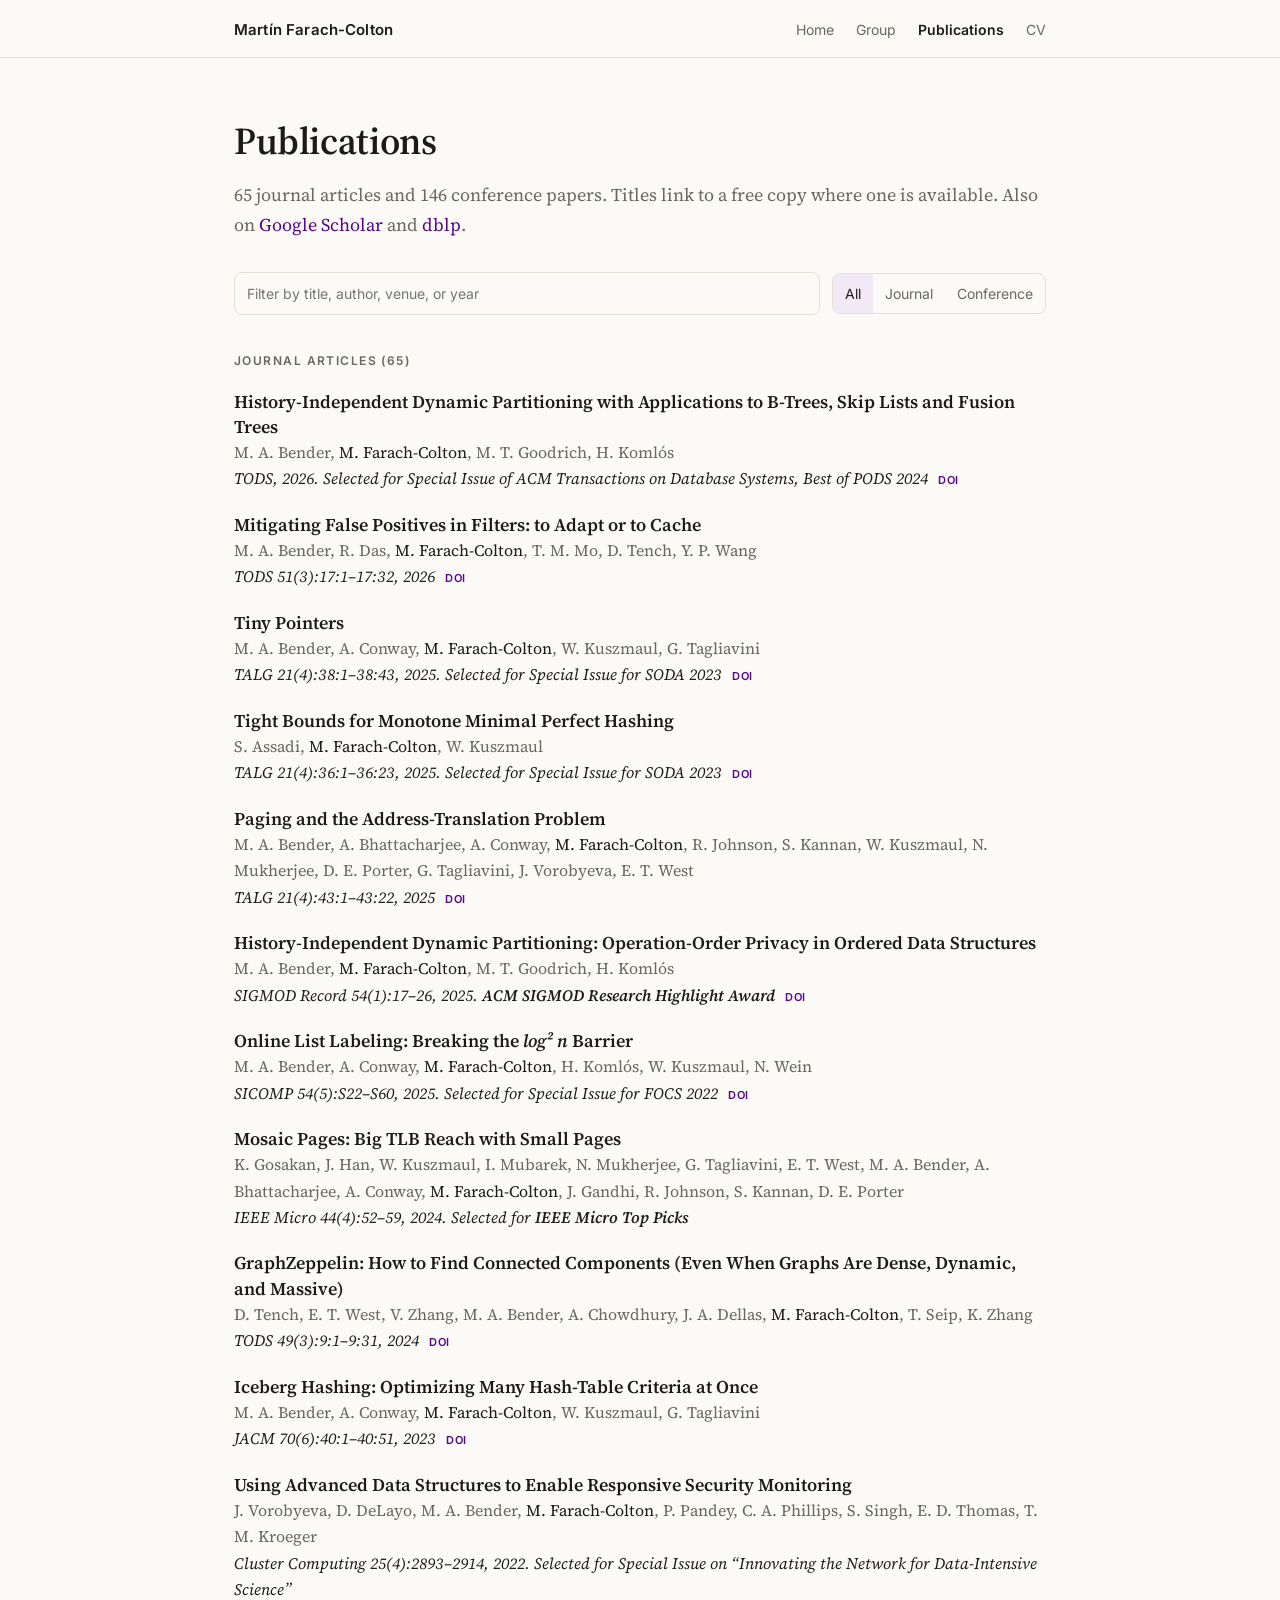
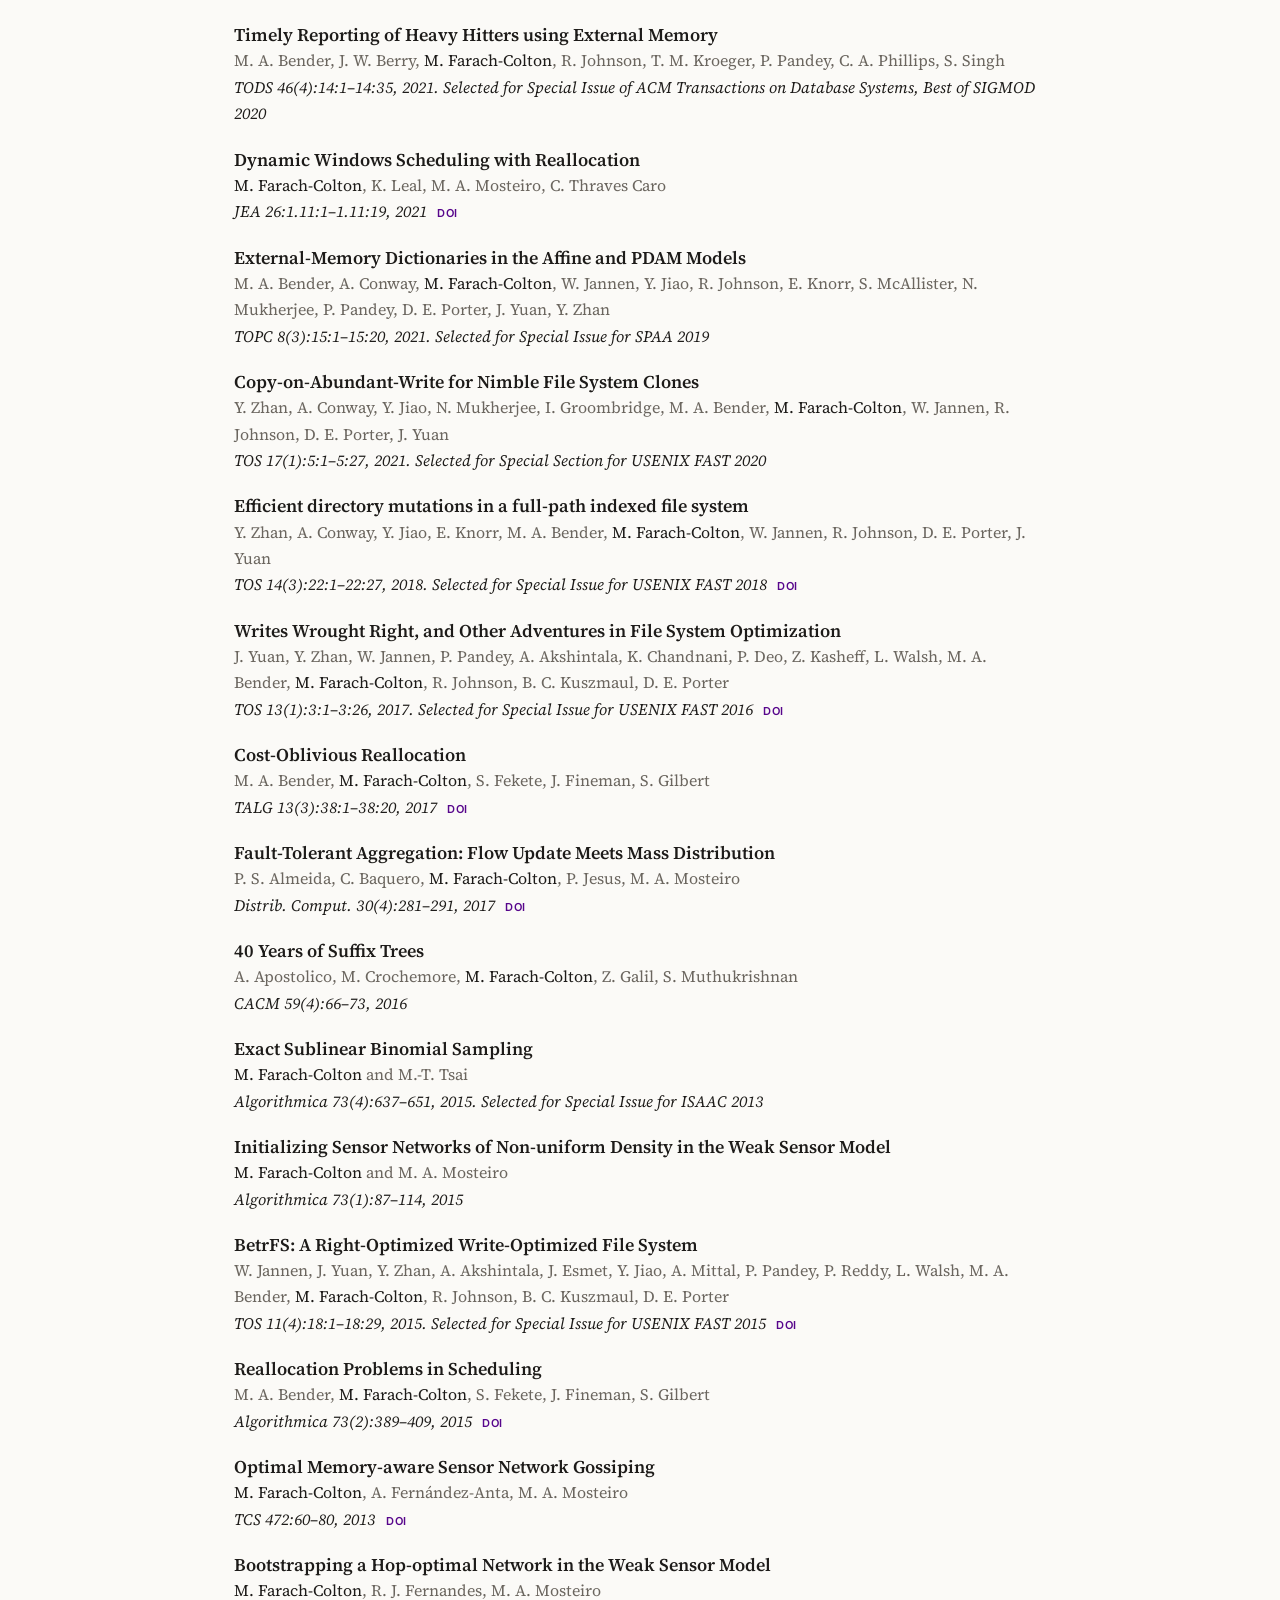
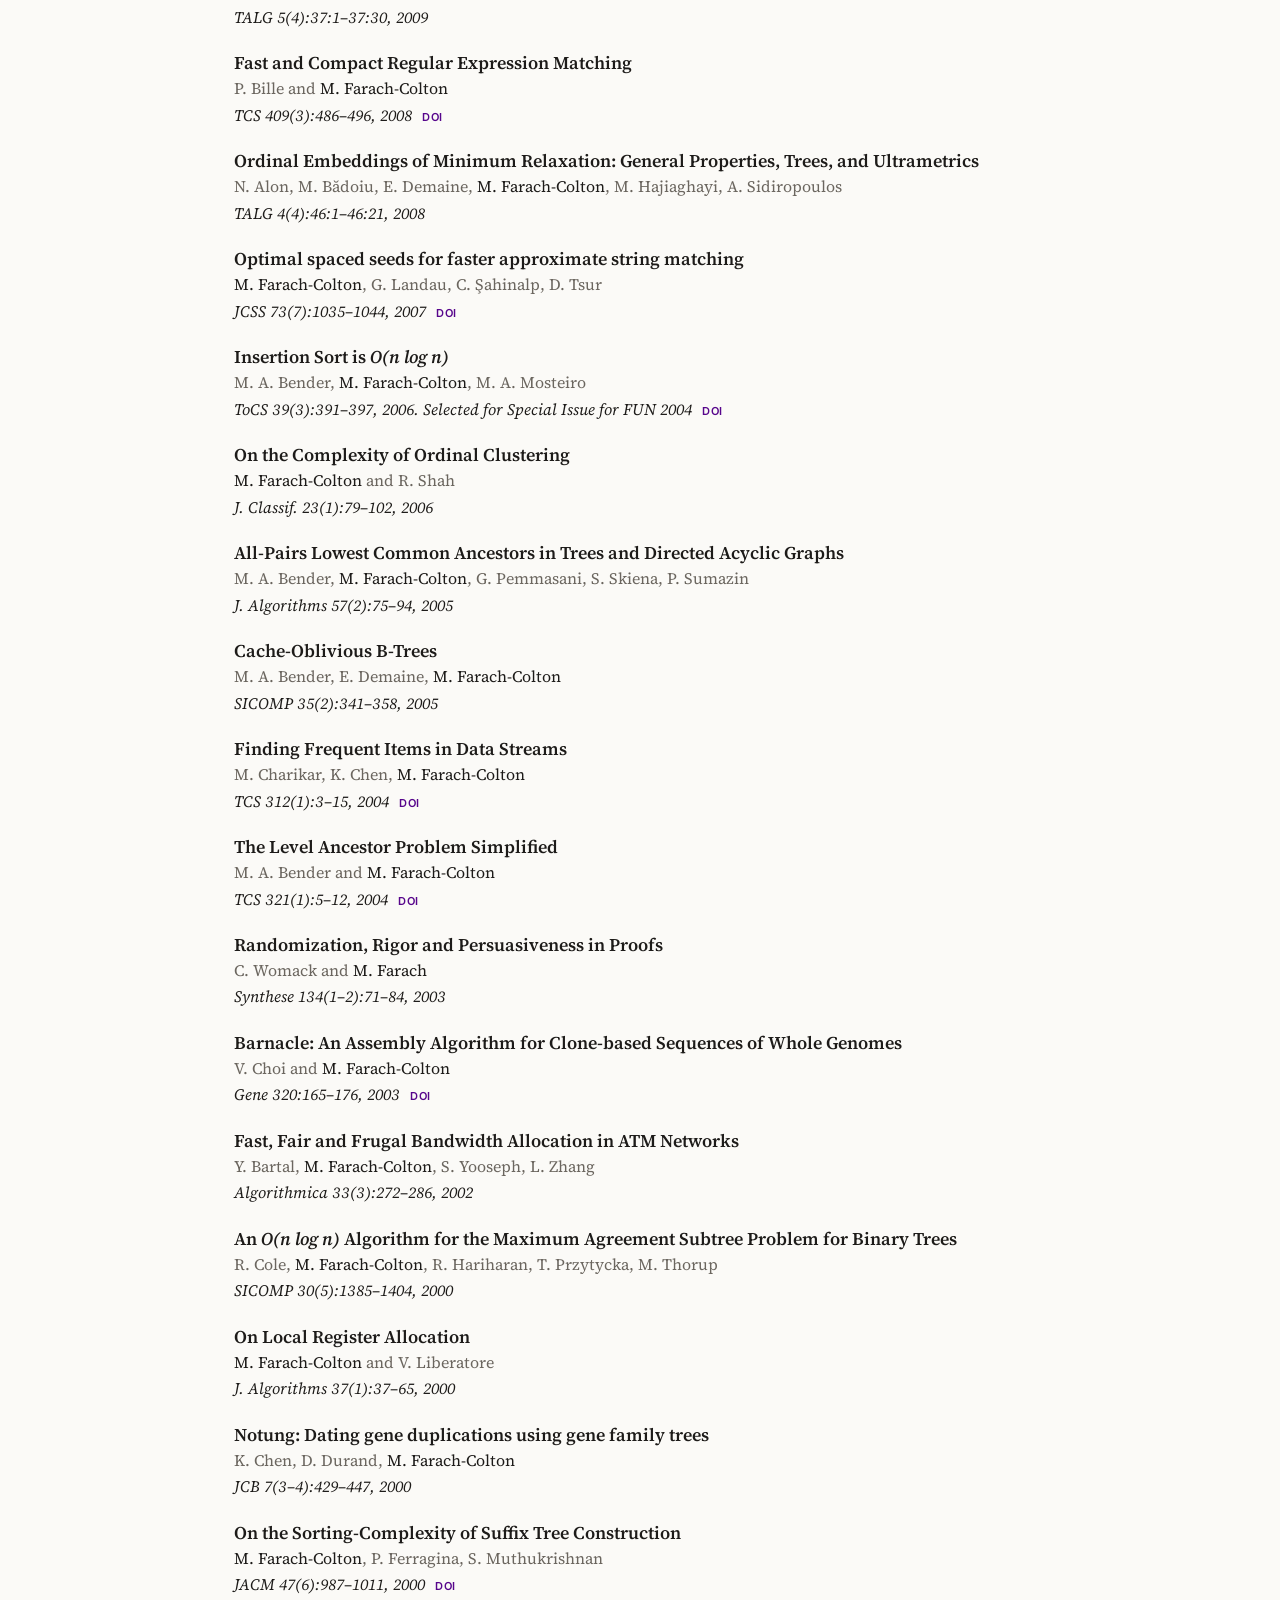
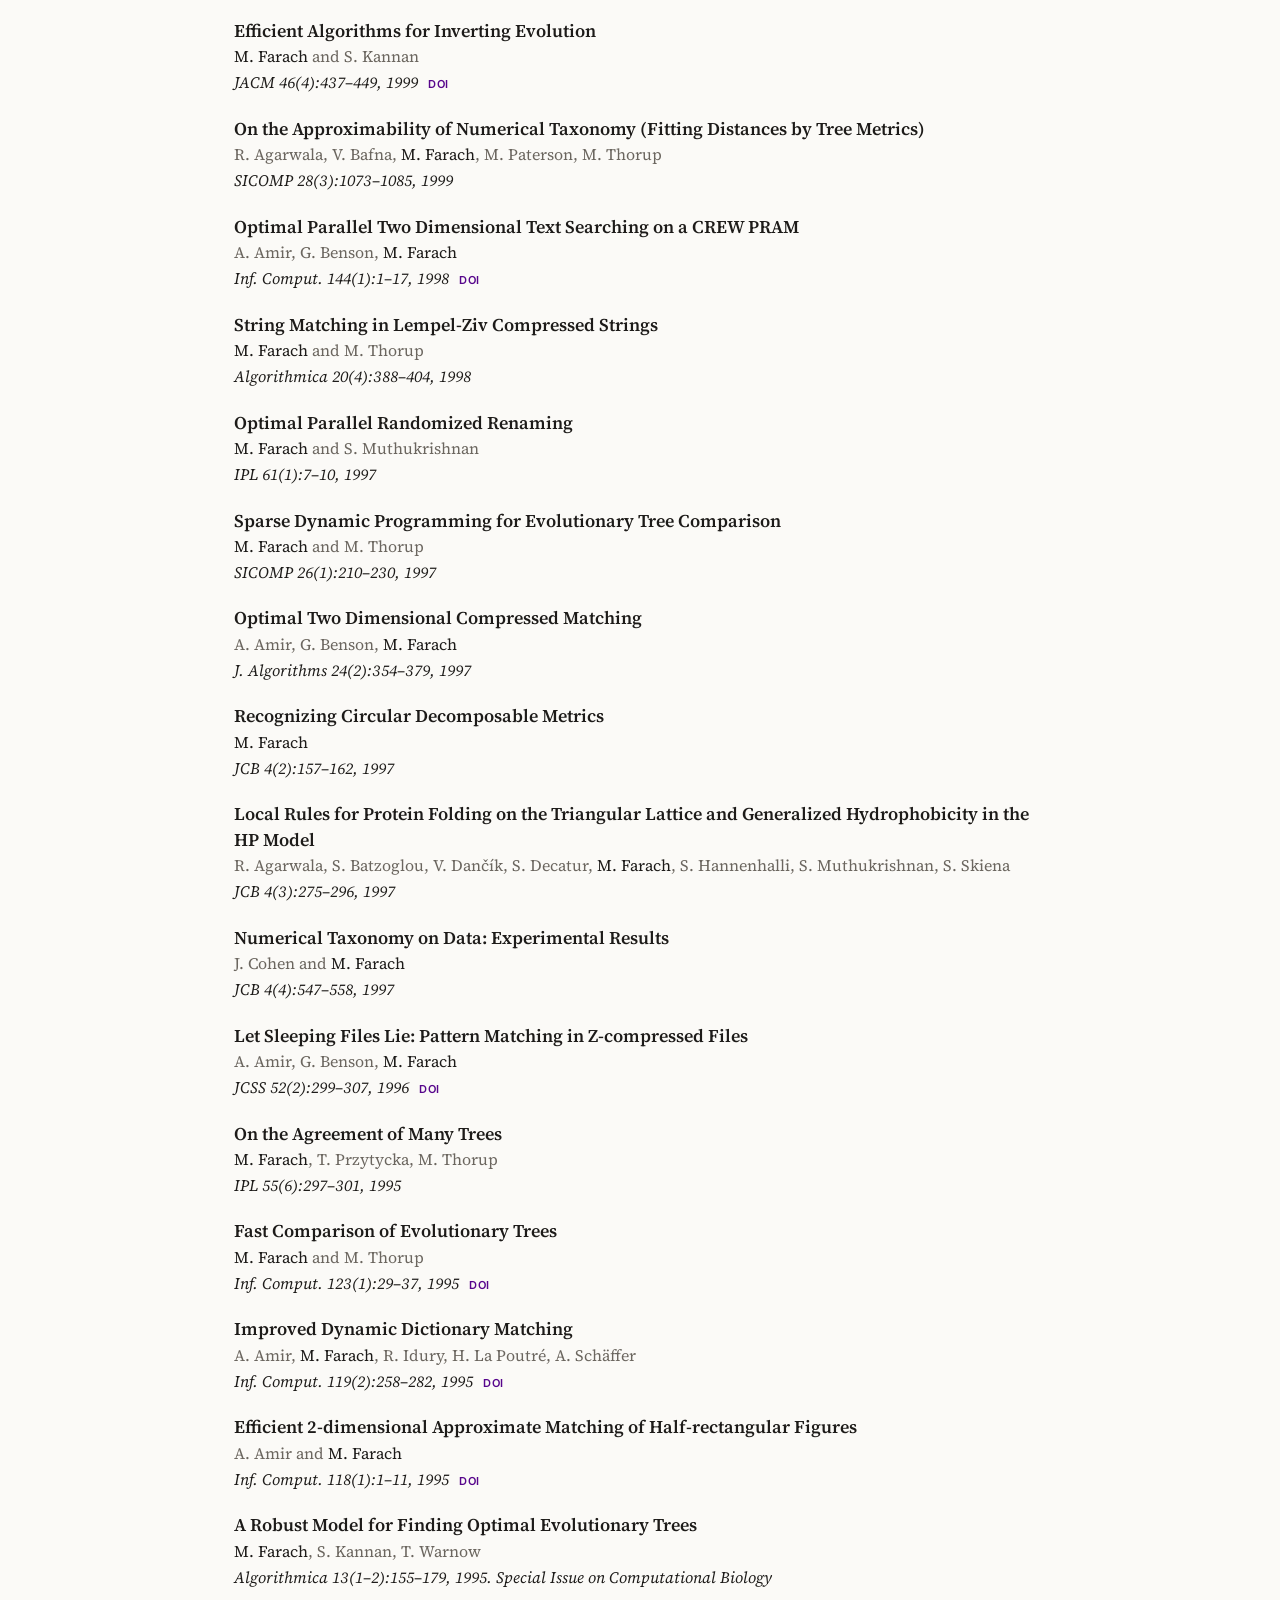
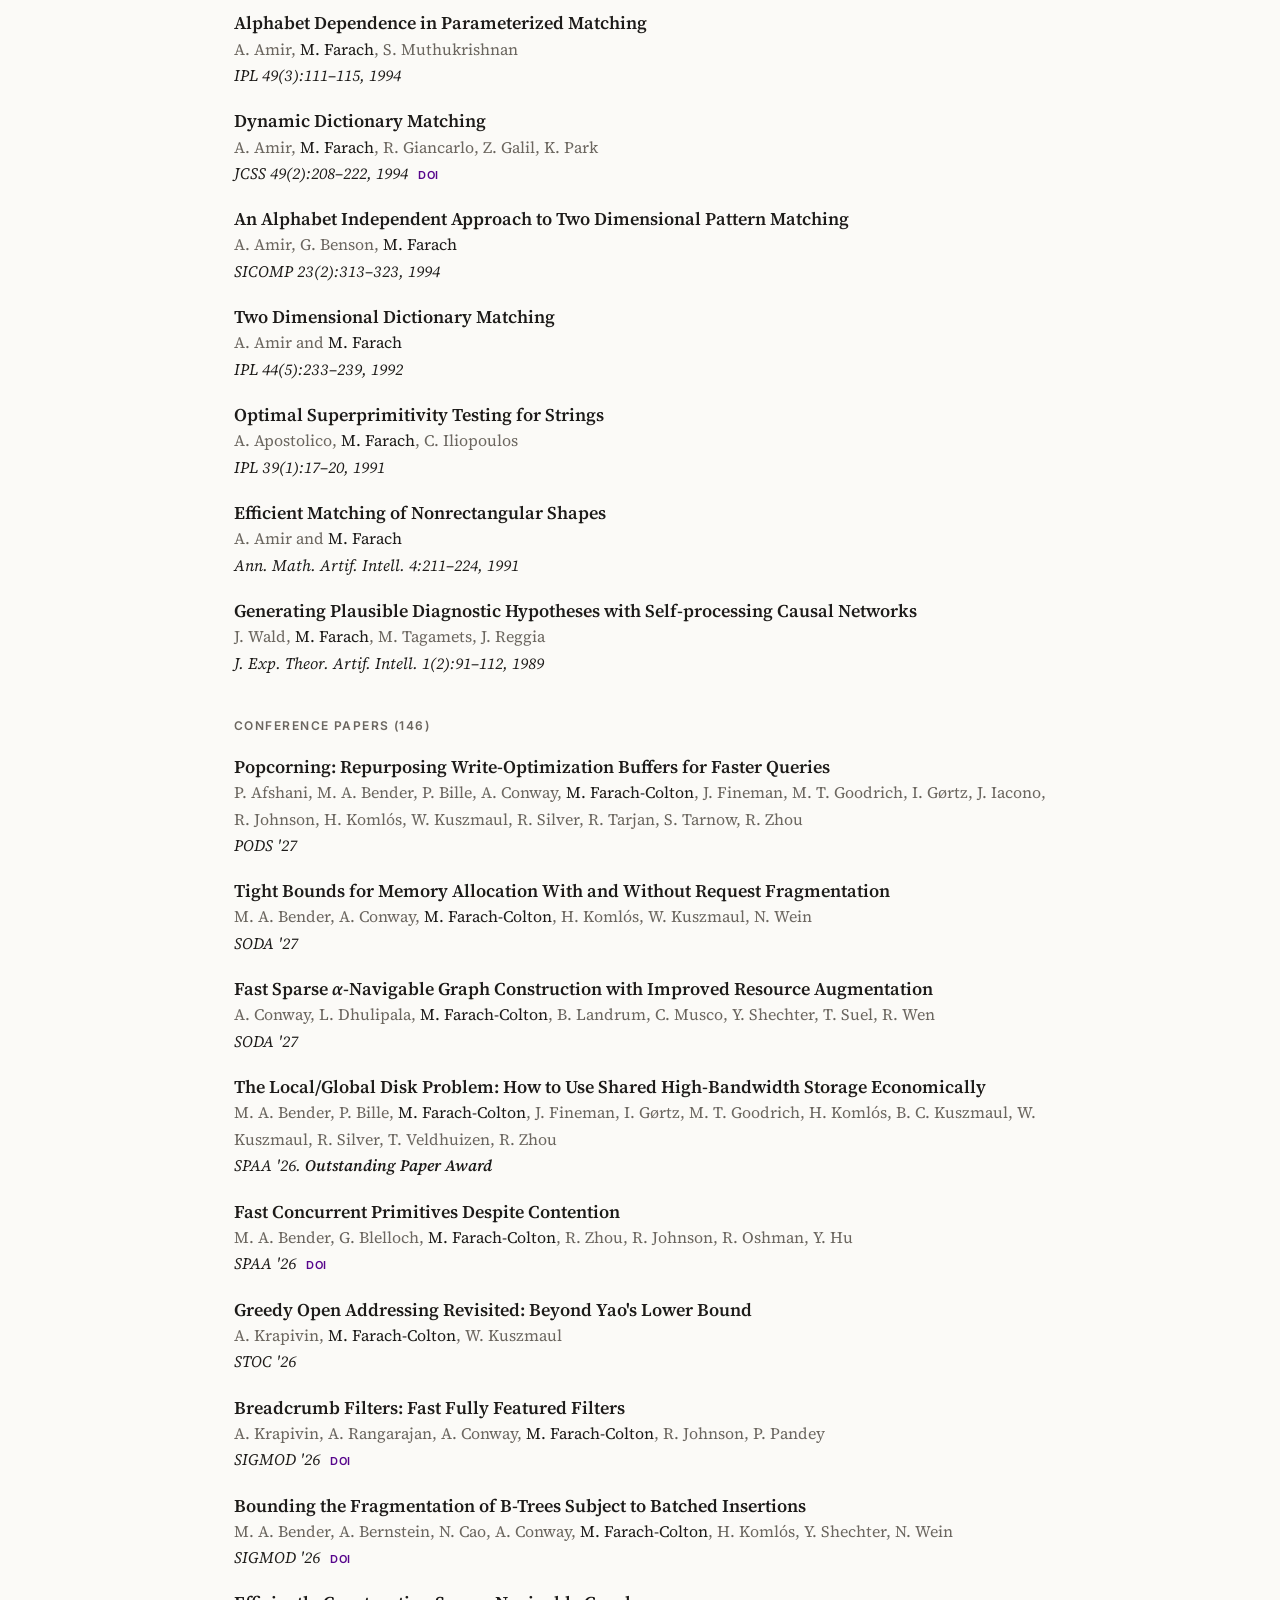
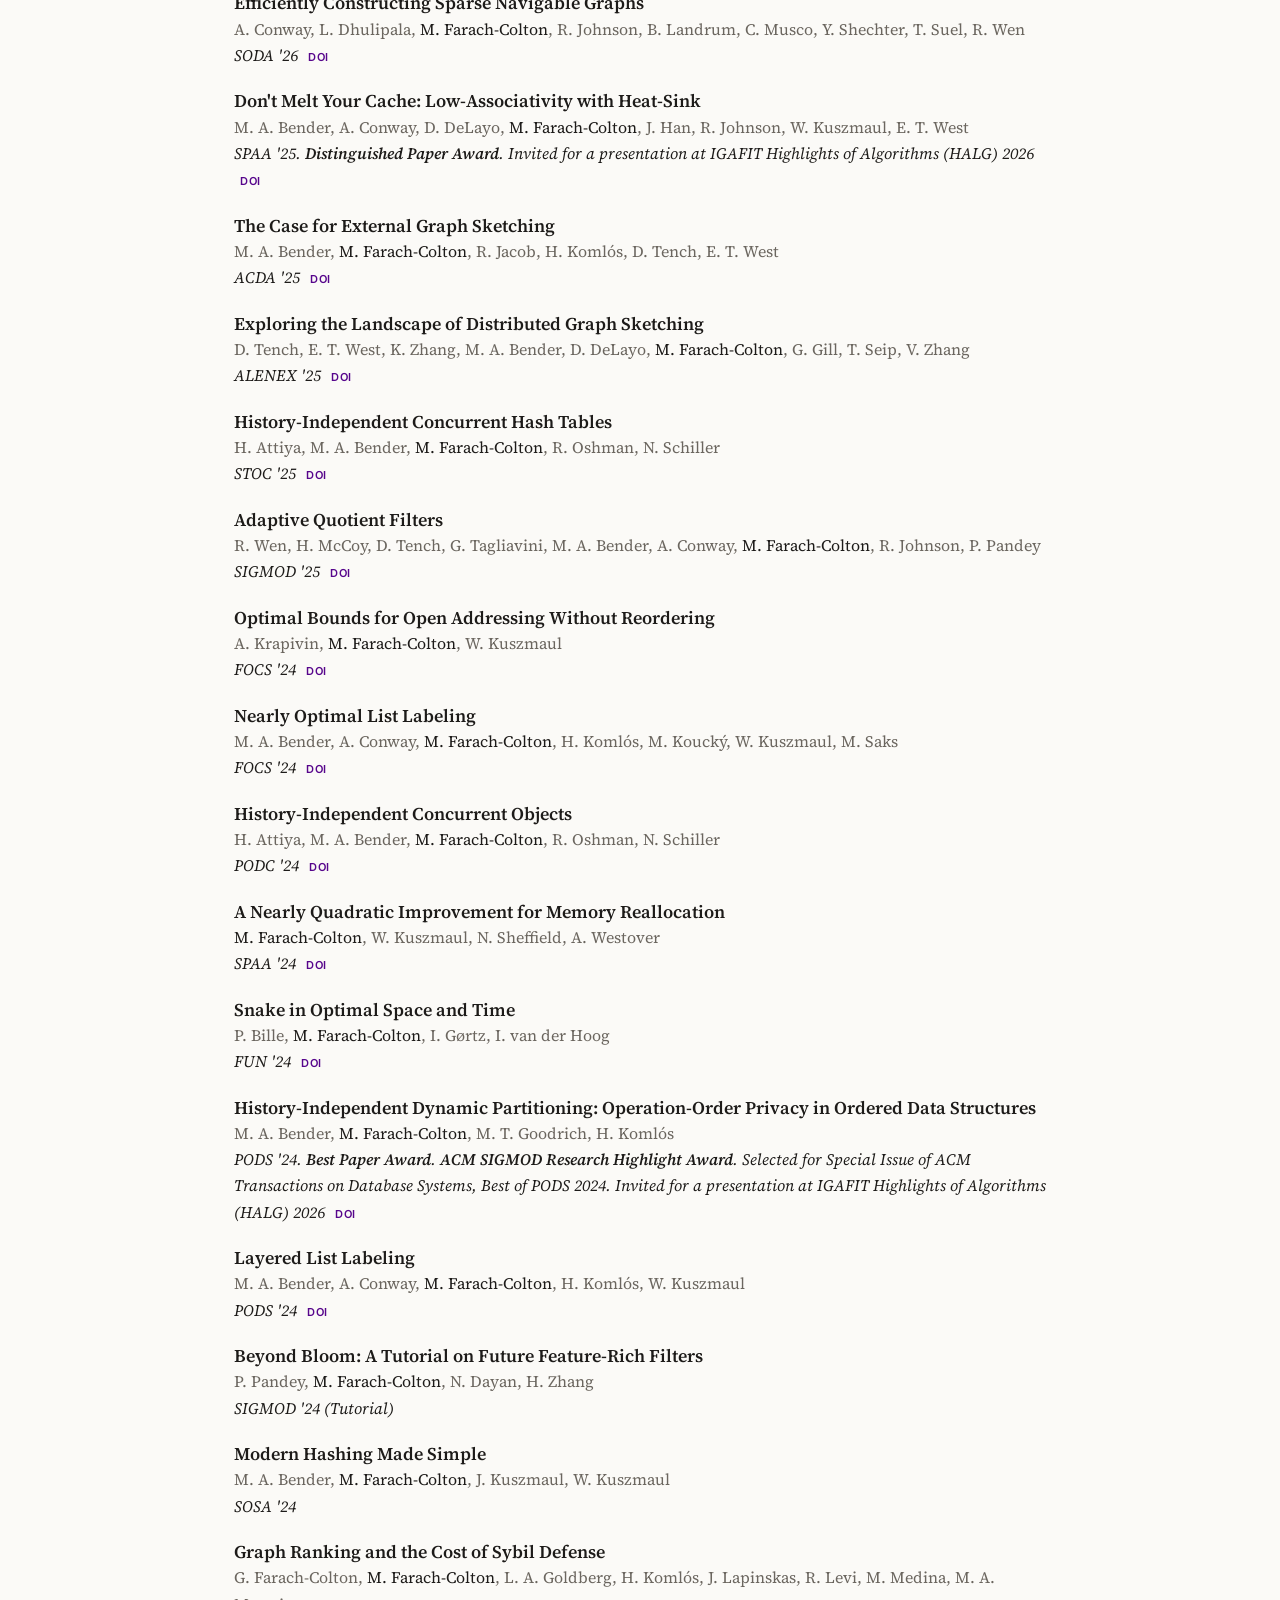
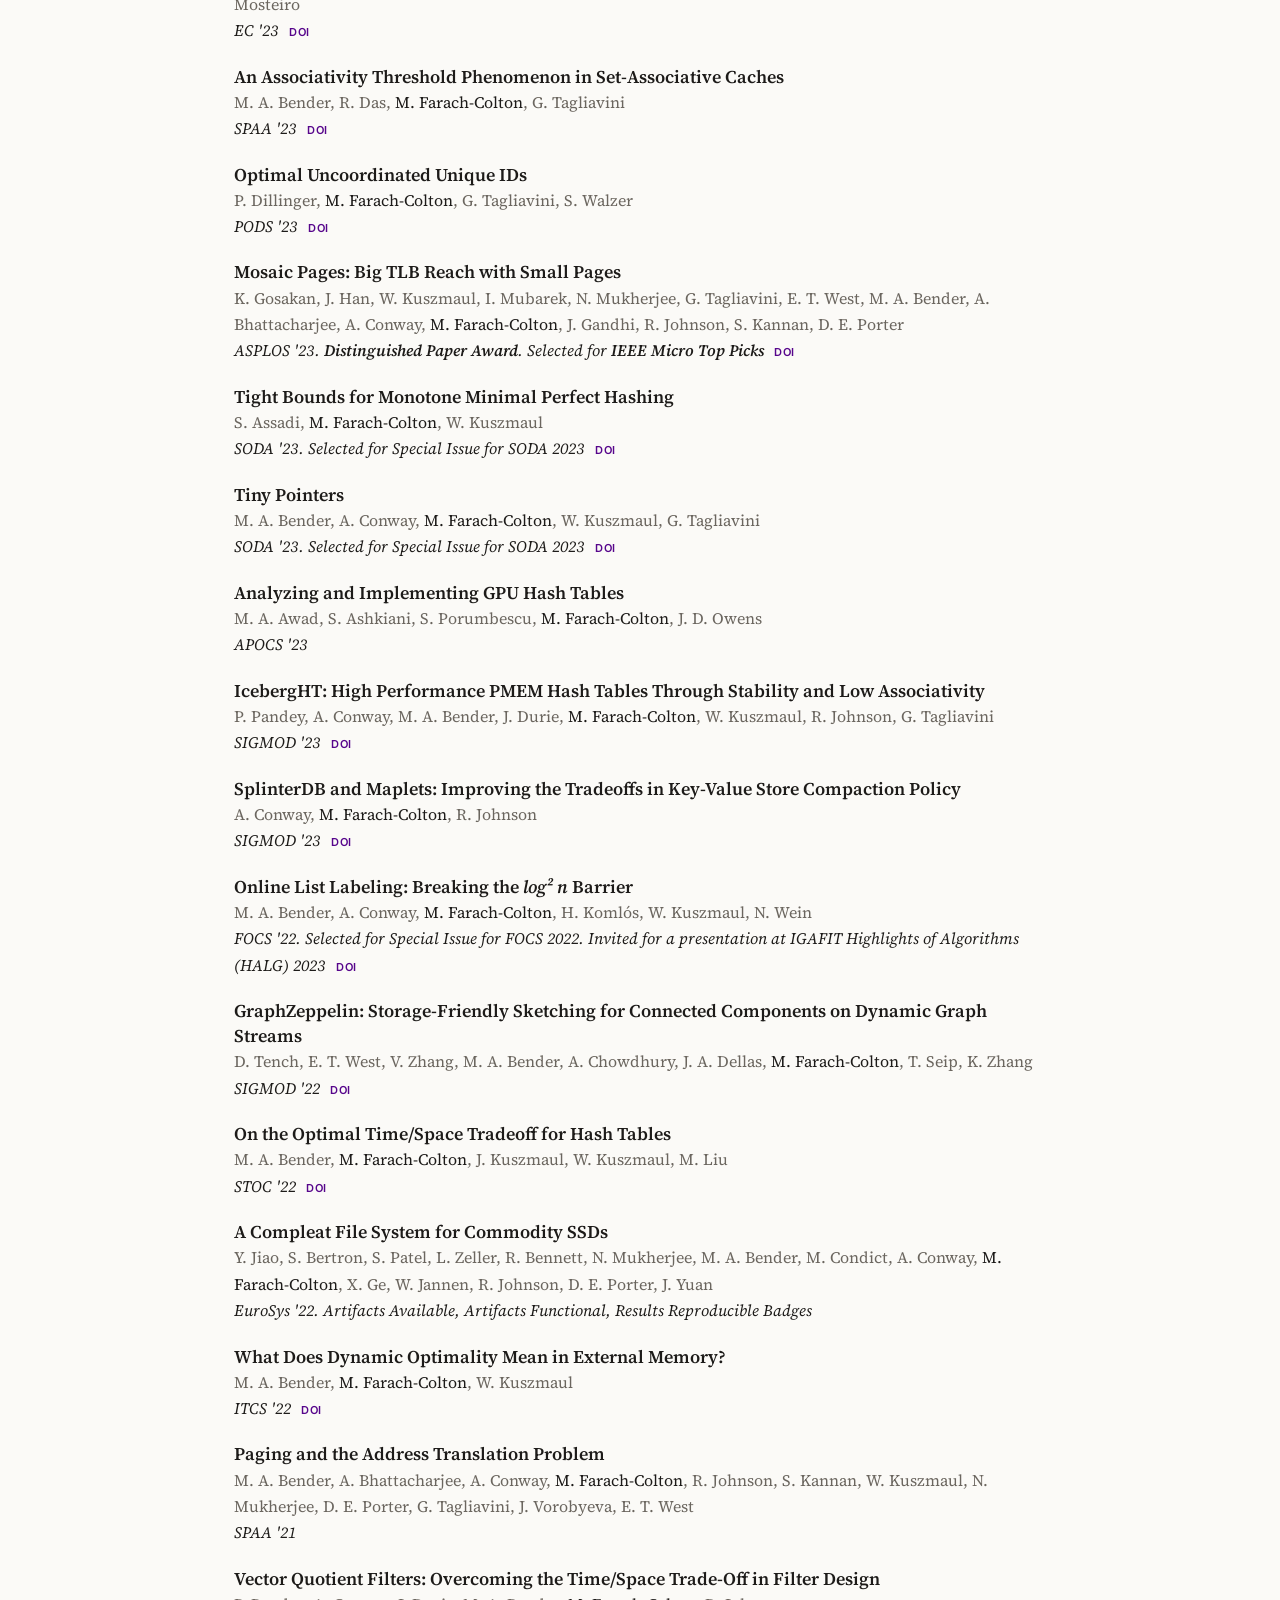
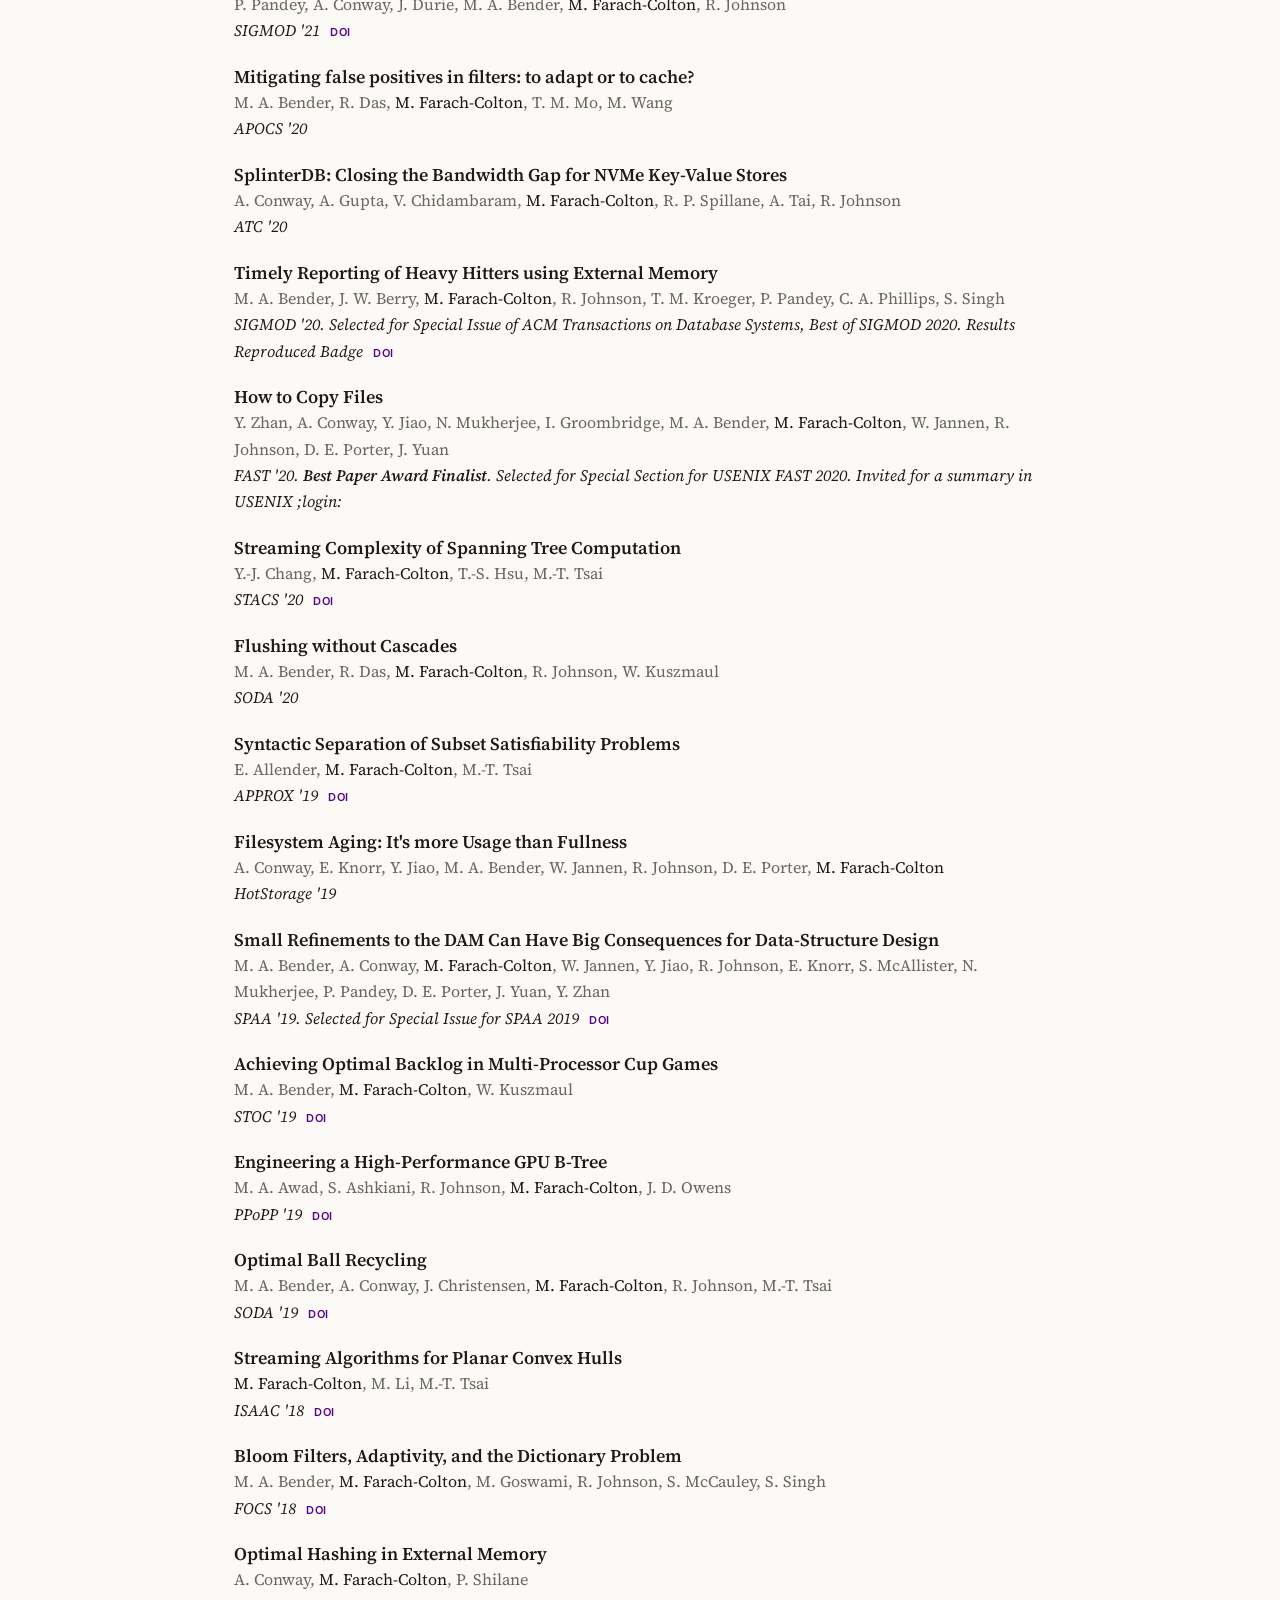
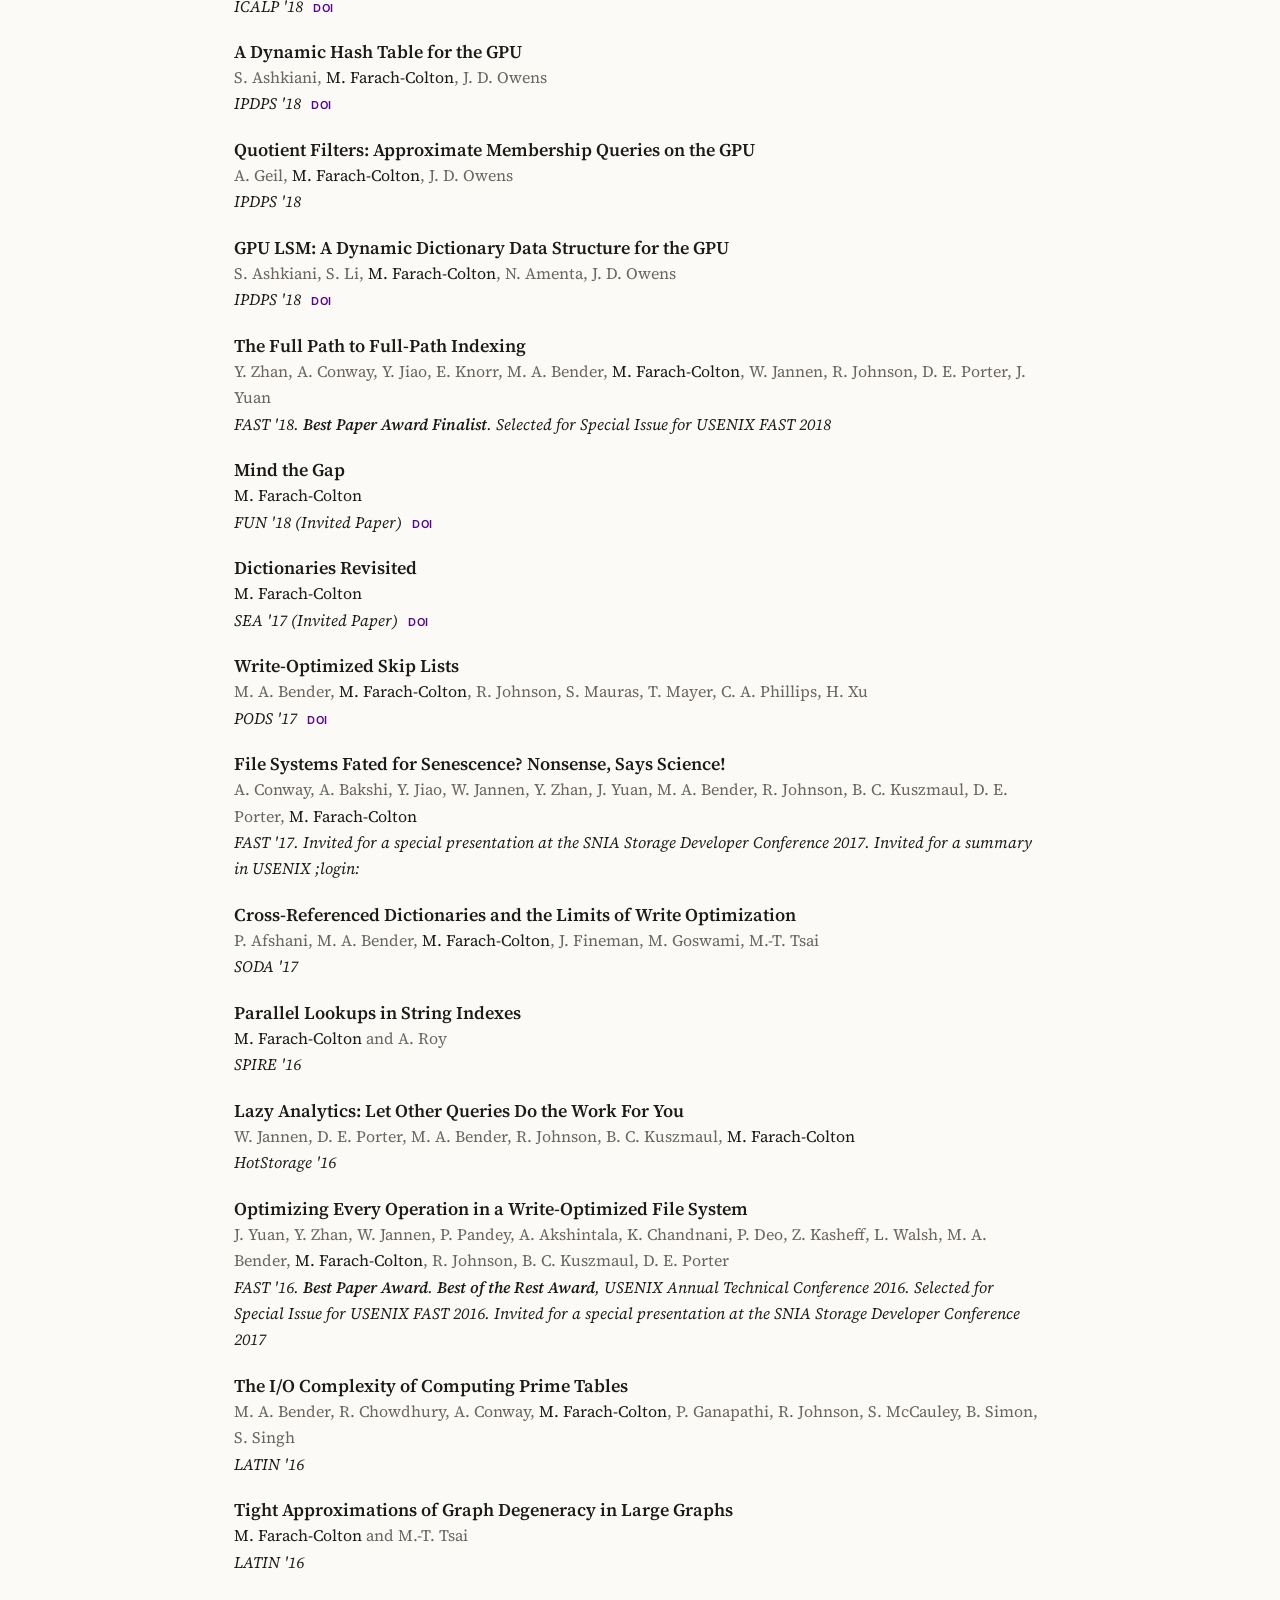
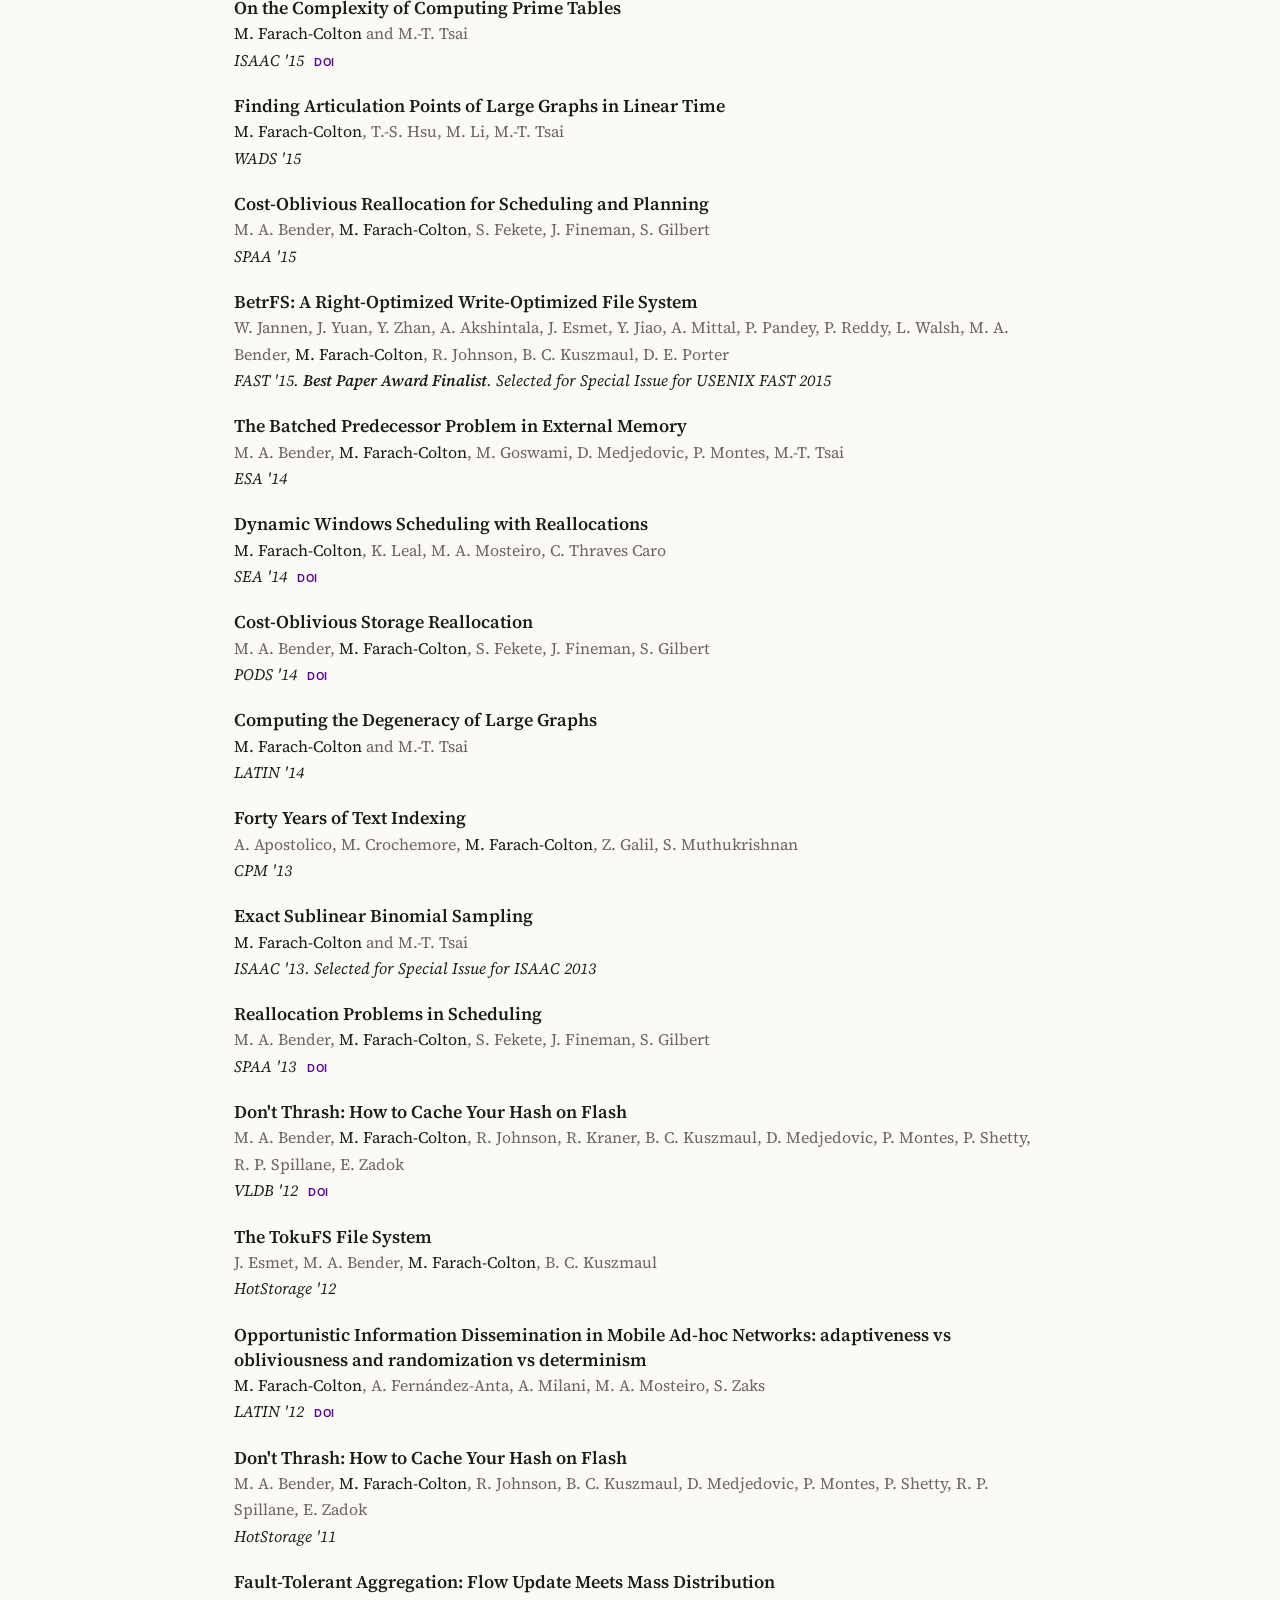
==== publications.html @ 8462d6c9 "Initial version of personal website Co-Authored-By: Claude Opus 5.5 <noreply@anthropic.com>" ====
<!doctype html>
<html lang="en">
<head>
<meta charset="utf-8">
<meta name="viewport" content="width=device-width, initial-scale=1">
<title>Publications · Martín Farach-Colton</title>
<meta name="description" content="Publications of Martín Farach-Colton.">
<link rel="preconnect" href="https://fonts.googleapis.com">
<link rel="preconnect" href="https://fonts.gstatic.com" crossorigin>
<link href="https://fonts.googleapis.com/css2?family=Inter:wght@400;600&family=Source+Serif+4:ital,opsz,wght@0,8..60,400;0,8..60,600;1,8..60,400&display=swap" rel="stylesheet">
<link rel="stylesheet" href="style.css">
</head>
<body>
<header class="site">
  <div class="wrap">
    <a class="brand" href="./">Martín Farach-Colton</a>
    <nav>
      <a href="./">Home</a>
      <a href="./#group">Group</a>
      <a href="publications.html" aria-current="page">Publications</a>
      <a href="cv.pdf">CV</a>
    </nav>
  </div>
</header>

<main class="wrap">
  <h1 class="page-title">Publications</h1>
  <p class="lede">65 journal articles and 146 conference papers. Titles link to a free copy where one is available.
    Also on <a href="https://scholar.google.com/citations?user=2uHUSa8AAAAJ">Google Scholar</a> and
    <a href="https://dblp.org/pid/f/MartinFarachColton">dblp</a>.</p>

  <div class="pubtools">
    <input id="q" type="search" placeholder="Filter by title, author, venue, or year" aria-label="Filter publications">
    <div class="seg" role="group" aria-label="Publication type">
      <button type="button" data-show="all" aria-pressed="true">All</button>
      <button type="button" data-show="journal" aria-pressed="false">Journal</button>
      <button type="button" data-show="conference" aria-pressed="false">Conference</button>
    </div>
  </div>

<section class="year" id="journal"><h2>Journal Articles <span class="count">(65)</span></h2>
<ol class="pubs">
<li><span class="ptitle"><a href="https://dl.acm.org/doi/pdf/10.1145/3810240">History-Independent Dynamic Partitioning with Applications to B-Trees, Skip Lists and Fusion Trees</a></span><span class="pauthors">M. A. Bender, <span class="me">M. Farach-Colton</span>, M. T. Goodrich, H. Komlós</span><span class="pvenue"><em>TODS</em>, 2026. Selected for Special Issue of ACM Transactions on Database Systems, Best of PODS 2024 <a class="plink" href="https://doi.org/10.1145/3810240">doi</a></span></li>
<li><span class="ptitle"><a href="https://dl.acm.org/doi/pdf/10.1145/3786324">Mitigating False Positives in Filters: to Adapt or to Cache</a></span><span class="pauthors">M. A. Bender, R. Das, <span class="me">M. Farach-Colton</span>, T. M. Mo, D. Tench, Y. P. Wang</span><span class="pvenue"><em>TODS</em> 51(3):17:1–17:32, 2026 <a class="plink" href="https://doi.org/10.1145/3786324">doi</a></span></li>
<li><span class="ptitle"><a href="https://arxiv.org/pdf/2111.12800">Tiny Pointers</a></span><span class="pauthors">M. A. Bender, A. Conway, <span class="me">M. Farach-Colton</span>, W. Kuszmaul, G. Tagliavini</span><span class="pvenue"><em>TALG</em> 21(4):38:1–38:43, 2025. Selected for Special Issue for SODA 2023 <a class="plink" href="https://doi.org/10.1145/3700594">doi</a></span></li>
<li><span class="ptitle"><a href="https://arxiv.org/pdf/2207.10556">Tight Bounds for Monotone Minimal Perfect Hashing</a></span><span class="pauthors">S. Assadi, <span class="me">M. Farach-Colton</span>, W. Kuszmaul</span><span class="pvenue"><em>TALG</em> 21(4):36:1–36:23, 2025. Selected for Special Issue for SODA 2023 <a class="plink" href="https://doi.org/10.1145/3677608">doi</a></span></li>
<li><span class="ptitle"><a href="https://dl.acm.org/doi/pdf/10.1145/3737700">Paging and the Address-Translation Problem</a></span><span class="pauthors">M. A. Bender, A. Bhattacharjee, A. Conway, <span class="me">M. Farach-Colton</span>, R. Johnson, S. Kannan, W. Kuszmaul, N. Mukherjee, D. E. Porter, G. Tagliavini, J. Vorobyeva, E. T. West</span><span class="pvenue"><em>TALG</em> 21(4):43:1–43:22, 2025 <a class="plink" href="https://doi.org/10.1145/3737700">doi</a></span></li>
<li><span class="ptitle"><a href="https://dl.acm.org/doi/pdf/10.1145/3733620.3733625">History-Independent Dynamic Partitioning: Operation-Order Privacy in Ordered Data Structures</a></span><span class="pauthors">M. A. Bender, <span class="me">M. Farach-Colton</span>, M. T. Goodrich, H. Komlós</span><span class="pvenue"><em>SIGMOD Record</em> 54(1):17–26, 2025. <strong>ACM SIGMOD Research Highlight Award</strong> <a class="plink" href="https://doi.org/10.1145/3733620.3733625">doi</a></span></li>
<li><span class="ptitle"><a href="https://arxiv.org/pdf/2203.02763">Online List Labeling: Breaking the <i>log² n</i> Barrier</a></span><span class="pauthors">M. A. Bender, A. Conway, <span class="me">M. Farach-Colton</span>, H. Komlós, W. Kuszmaul, N. Wein</span><span class="pvenue"><em>SICOMP</em> 54(5):S22–S60, 2025. Selected for Special Issue for FOCS 2022 <a class="plink" href="https://doi.org/10.1137/22m1534468">doi</a></span></li>
<li><span class="ptitle"><a href="https://doi.org/10.1109/mm.2024.3409181">Mosaic Pages: Big TLB Reach with Small Pages</a></span><span class="pauthors">K. Gosakan, J. Han, W. Kuszmaul, I. Mubarek, N. Mukherjee, G. Tagliavini, E. T. West, M. A. Bender, A. Bhattacharjee, A. Conway, <span class="me">M. Farach-Colton</span>, J. Gandhi, R. Johnson, S. Kannan, D. E. Porter</span><span class="pvenue"><em>IEEE Micro</em> 44(4):52–59, 2024. Selected for <strong>IEEE Micro Top Picks</strong></span></li>
<li><span class="ptitle"><a href="https://escholarship.org/content/qt7295h624/qt7295h624.pdf">GraphZeppelin: How to Find Connected Components (Even When Graphs Are Dense, Dynamic, and Massive)</a></span><span class="pauthors">D. Tench, E. T. West, V. Zhang, M. A. Bender, A. Chowdhury, J. A. Dellas, <span class="me">M. Farach-Colton</span>, T. Seip, K. Zhang</span><span class="pvenue"><em>TODS</em> 49(3):9:1–9:31, 2024 <a class="plink" href="https://doi.org/10.1145/3643846">doi</a></span></li>
<li><span class="ptitle"><a href="https://arxiv.org/pdf/2109.04548">Iceberg Hashing: Optimizing Many Hash-Table Criteria at Once</a></span><span class="pauthors">M. A. Bender, A. Conway, <span class="me">M. Farach-Colton</span>, W. Kuszmaul, G. Tagliavini</span><span class="pvenue"><em>JACM</em> 70(6):40:1–40:51, 2023 <a class="plink" href="https://doi.org/10.1145/3625817">doi</a></span></li>
<li><span class="ptitle"><a href="https://doi.org/10.1007/s10586-021-03463-5">Using Advanced Data Structures to Enable Responsive Security Monitoring</a></span><span class="pauthors">J. Vorobyeva, D. DeLayo, M. A. Bender, <span class="me">M. Farach-Colton</span>, P. Pandey, C. A. Phillips, S. Singh, E. D. Thomas, T. M. Kroeger</span><span class="pvenue"><em>Cluster Computing</em> 25(4):2893–2914, 2022. Selected for Special Issue on “Innovating the Network for Data-Intensive Science”</span></li>
<li><span class="ptitle"><a href="https://doi.org/10.1145/3472392">Timely Reporting of Heavy Hitters using External Memory</a></span><span class="pauthors">M. A. Bender, J. W. Berry, <span class="me">M. Farach-Colton</span>, R. Johnson, T. M. Kroeger, P. Pandey, C. A. Phillips, S. Singh</span><span class="pvenue"><em>TODS</em> 46(4):14:1–14:35, 2021. Selected for Special Issue of ACM Transactions on Database Systems, Best of SIGMOD 2020</span></li>
<li><span class="ptitle"><a href="https://arxiv.org/pdf/1404.1087">Dynamic Windows Scheduling with Reallocation</a></span><span class="pauthors"><span class="me">M. Farach-Colton</span>, K. Leal, M. A. Mosteiro, C. Thraves Caro</span><span class="pvenue"><em>JEA</em> 26:1.11:1–1.11:19, 2021 <a class="plink" href="https://doi.org/10.1145/3462208">doi</a></span></li>
<li><span class="ptitle"><a href="https://doi.org/10.1145/3470635">External-Memory Dictionaries in the Affine and PDAM Models</a></span><span class="pauthors">M. A. Bender, A. Conway, <span class="me">M. Farach-Colton</span>, W. Jannen, Y. Jiao, R. Johnson, E. Knorr, S. McAllister, N. Mukherjee, P. Pandey, D. E. Porter, J. Yuan, Y. Zhan</span><span class="pvenue"><em>TOPC</em> 8(3):15:1–15:20, 2021. Selected for Special Issue for SPAA 2019</span></li>
<li><span class="ptitle"><a href="https://doi.org/10.1145/3423495">Copy-on-Abundant-Write for Nimble File System Clones</a></span><span class="pauthors">Y. Zhan, A. Conway, Y. Jiao, N. Mukherjee, I. Groombridge, M. A. Bender, <span class="me">M. Farach-Colton</span>, W. Jannen, R. Johnson, D. E. Porter, J. Yuan</span><span class="pvenue"><em>TOS</em> 17(1):5:1–5:27, 2021. Selected for Special Section for USENIX FAST 2020</span></li>
<li><span class="ptitle"><a href="https://dl.acm.org/doi/pdf/10.1145/3241061">Efficient directory mutations in a full-path indexed file system</a></span><span class="pauthors">Y. Zhan, A. Conway, Y. Jiao, E. Knorr, M. A. Bender, <span class="me">M. Farach-Colton</span>, W. Jannen, R. Johnson, D. E. Porter, J. Yuan</span><span class="pvenue"><em>TOS</em> 14(3):22:1–22:27, 2018. Selected for Special Issue for USENIX FAST 2018 <a class="plink" href="https://doi.org/10.1145/3241061">doi</a></span></li>
<li><span class="ptitle"><a href="https://cdr.lib.unc.edu/downloads/gq67k690v">Writes Wrought Right, and Other Adventures in File System Optimization</a></span><span class="pauthors">J. Yuan, Y. Zhan, W. Jannen, P. Pandey, A. Akshintala, K. Chandnani, P. Deo, Z. Kasheff, L. Walsh, M. A. Bender, <span class="me">M. Farach-Colton</span>, R. Johnson, B. C. Kuszmaul, D. E. Porter</span><span class="pvenue"><em>TOS</em> 13(1):3:1–3:26, 2017. Selected for Special Issue for USENIX FAST 2016 <a class="plink" href="https://doi.org/10.1145/3032969">doi</a></span></li>
<li><span class="ptitle"><a href="https://arxiv.org/pdf/1404.2019">Cost-Oblivious Reallocation</a></span><span class="pauthors">M. A. Bender, <span class="me">M. Farach-Colton</span>, S. Fekete, J. Fineman, S. Gilbert</span><span class="pvenue"><em>TALG</em> 13(3):38:1–38:20, 2017 <a class="plink" href="https://doi.org/10.1145/3070693">doi</a></span></li>
<li><span class="ptitle"><a href="https://arxiv.org/pdf/1109.4373">Fault-Tolerant Aggregation: Flow Update Meets Mass Distribution</a></span><span class="pauthors">P. S. Almeida, C. Baquero, <span class="me">M. Farach-Colton</span>, P. Jesus, M. A. Mosteiro</span><span class="pvenue"><em>Distrib. Comput.</em> 30(4):281–291, 2017 <a class="plink" href="https://doi.org/10.1007/s00446-016-0288-5">doi</a></span></li>
<li><span class="ptitle"><a href="https://doi.org/10.1145/2810036">40 Years of Suffix Trees</a></span><span class="pauthors">A. Apostolico, M. Crochemore, <span class="me">M. Farach-Colton</span>, Z. Galil, S. Muthukrishnan</span><span class="pvenue"><em>CACM</em> 59(4):66–73, 2016</span></li>
<li><span class="ptitle"><a href="https://doi.org/10.1007/s00453-015-0077-8">Exact Sublinear Binomial Sampling</a></span><span class="pauthors"><span class="me">M. Farach-Colton</span> and M.-T. Tsai</span><span class="pvenue"><em>Algorithmica</em> 73(4):637–651, 2015. Selected for Special Issue for ISAAC 2013</span></li>
<li><span class="ptitle"><a href="https://doi.org/10.1007/s00453-014-9905-5">Initializing Sensor Networks of Non-uniform Density in the Weak Sensor Model</a></span><span class="pauthors"><span class="me">M. Farach-Colton</span> and M. A. Mosteiro</span><span class="pvenue"><em>Algorithmica</em> 73(1):87–114, 2015</span></li>
<li><span class="ptitle"><a href="https://dl.acm.org/doi/pdf/10.1145/2798729">BetrFS: A Right-Optimized Write-Optimized File System</a></span><span class="pauthors">W. Jannen, J. Yuan, Y. Zhan, A. Akshintala, J. Esmet, Y. Jiao, A. Mittal, P. Pandey, P. Reddy, L. Walsh, M. A. Bender, <span class="me">M. Farach-Colton</span>, R. Johnson, B. C. Kuszmaul, D. E. Porter</span><span class="pvenue"><em>TOS</em> 11(4):18:1–18:29, 2015. Selected for Special Issue for USENIX FAST 2015 <a class="plink" href="https://doi.org/10.1145/2798729">doi</a></span></li>
<li><span class="ptitle"><a href="https://arxiv.org/pdf/1305.6555">Reallocation Problems in Scheduling</a></span><span class="pauthors">M. A. Bender, <span class="me">M. Farach-Colton</span>, S. Fekete, J. Fineman, S. Gilbert</span><span class="pvenue"><em>Algorithmica</em> 73(2):389–409, 2015 <a class="plink" href="https://doi.org/10.1007/s00453-014-9930-4">doi</a></span></li>
<li><span class="ptitle"><a href="https://www.sciencedirect.com/science/article/pii/S0304397512010730/pdf">Optimal Memory-aware Sensor Network Gossiping</a></span><span class="pauthors"><span class="me">M. Farach-Colton</span>, A. Fernández-Anta, M. A. Mosteiro</span><span class="pvenue"><em>TCS</em> 472:60–80, 2013 <a class="plink" href="https://doi.org/10.1016/j.tcs.2012.11.030">doi</a></span></li>
<li><span class="ptitle"><a href="https://doi.org/10.1145/1597036.1597040">Bootstrapping a Hop-optimal Network in the Weak Sensor Model</a></span><span class="pauthors"><span class="me">M. Farach-Colton</span>, R. J. Fernandes, M. A. Mosteiro</span><span class="pvenue"><em>TALG</em> 5(4):37:1–37:30, 2009</span></li>
<li><span class="ptitle"><a href="https://arxiv.org/pdf/cs/0509069">Fast and Compact Regular Expression Matching</a></span><span class="pauthors">P. Bille and <span class="me">M. Farach-Colton</span></span><span class="pvenue"><em>TCS</em> 409(3):486–496, 2008 <a class="plink" href="https://doi.org/10.1016/j.tcs.2008.08.042">doi</a></span></li>
<li><span class="ptitle"><a href="https://doi.org/10.1145/1383369.1383377">Ordinal Embeddings of Minimum Relaxation: General Properties, Trees, and Ultrametrics</a></span><span class="pauthors">N. Alon, M. Bădoiu, E. Demaine, <span class="me">M. Farach-Colton</span>, M. Hajiaghayi, A. Sidiropoulos</span><span class="pvenue"><em>TALG</em> 4(4):46:1–46:21, 2008</span></li>
<li><span class="ptitle"><a href="https://doi.org/10.1016/j.jcss.2007.03.007">Optimal spaced seeds for faster approximate string matching</a></span><span class="pauthors"><span class="me">M. Farach-Colton</span>, G. Landau, C. Şahinalp, D. Tsur</span><span class="pvenue"><em>JCSS</em> 73(7):1035–1044, 2007 <a class="plink" href="https://doi.org/10.1016/j.jcss.2007.03.007">doi</a></span></li>
<li><span class="ptitle"><a href="https://arxiv.org/pdf/cs/0407003">Insertion Sort is <i>O(n log n)</i></a></span><span class="pauthors">M. A. Bender, <span class="me">M. Farach-Colton</span>, M. A. Mosteiro</span><span class="pvenue"><em>ToCS</em> 39(3):391–397, 2006. Selected for Special Issue for FUN 2004 <a class="plink" href="https://doi.org/10.1007/s00224-005-1237-z">doi</a></span></li>
<li><span class="ptitle"><a href="https://doi.org/10.1007/s00357-006-0005-3">On the Complexity of Ordinal Clustering</a></span><span class="pauthors"><span class="me">M. Farach-Colton</span> and R. Shah</span><span class="pvenue"><em>J. Classif.</em> 23(1):79–102, 2006</span></li>
<li><span class="ptitle"><a href="https://doi.org/10.1016/j.jalgor.2005.08.001">All-Pairs Lowest Common Ancestors in Trees and Directed Acyclic Graphs</a></span><span class="pauthors">M. A. Bender, <span class="me">M. Farach-Colton</span>, G. Pemmasani, S. Skiena, P. Sumazin</span><span class="pvenue"><em>J. Algorithms</em> 57(2):75–94, 2005</span></li>
<li><span class="ptitle"><a href="https://doi.org/10.1137/s0097539701389956">Cache-Oblivious B-Trees</a></span><span class="pauthors">M. A. Bender, E. Demaine, <span class="me">M. Farach-Colton</span></span><span class="pvenue"><em>SICOMP</em> 35(2):341–358, 2005</span></li>
<li><span class="ptitle"><a href="https://doi.org/10.1016/s0304-3975(03)00400-6">Finding Frequent Items in Data Streams</a></span><span class="pauthors">M. Charikar, K. Chen, <span class="me">M. Farach-Colton</span></span><span class="pvenue"><em>TCS</em> 312(1):3–15, 2004 <a class="plink" href="https://doi.org/10.1016/s0304-3975(03)00400-6">doi</a></span></li>
<li><span class="ptitle"><a href="https://doi.org/10.1016/j.tcs.2003.05.002">The Level Ancestor Problem Simplified</a></span><span class="pauthors">M. A. Bender and <span class="me">M. Farach-Colton</span></span><span class="pvenue"><em>TCS</em> 321(1):5–12, 2004 <a class="plink" href="https://doi.org/10.1016/j.tcs.2003.05.002">doi</a></span></li>
<li><span class="ptitle"><a href="https://doi.org/10.1023/A:1022183530114">Randomization, Rigor and Persuasiveness in Proofs</a></span><span class="pauthors">C. Womack and <span class="me">M. Farach</span></span><span class="pvenue"><em>Synthese</em> 134(1–2):71–84, 2003</span></li>
<li><span class="ptitle"><a href="https://arxiv.org/pdf/cs/0302005">Barnacle: An Assembly Algorithm for Clone-based Sequences of Whole Genomes</a></span><span class="pauthors">V. Choi and <span class="me">M. Farach-Colton</span></span><span class="pvenue"><em>Gene</em> 320:165–176, 2003 <a class="plink" href="https://doi.org/10.1016/s0378-1119(03)00825-4">doi</a></span></li>
<li><span class="ptitle"><a href="https://doi.org/10.1007/s00453-001-0119-2">Fast, Fair and Frugal Bandwidth Allocation in ATM Networks</a></span><span class="pauthors">Y. Bartal, <span class="me">M. Farach-Colton</span>, S. Yooseph, L. Zhang</span><span class="pvenue"><em>Algorithmica</em> 33(3):272–286, 2002</span></li>
<li><span class="ptitle"><a href="https://doi.org/10.1137/s0097539796313477">An <i>O(n log n)</i> Algorithm for the Maximum Agreement Subtree Problem for Binary Trees</a></span><span class="pauthors">R. Cole, <span class="me">M. Farach-Colton</span>, R. Hariharan, T. Przytycka, M. Thorup</span><span class="pvenue"><em>SICOMP</em> 30(5):1385–1404, 2000</span></li>
<li><span class="ptitle"><a href="https://doi.org/10.1006/jagm.2000.1095">On Local Register Allocation</a></span><span class="pauthors"><span class="me">M. Farach-Colton</span> and V. Liberatore</span><span class="pvenue"><em>J. Algorithms</em> 37(1):37–65, 2000</span></li>
<li><span class="ptitle"><a href="https://doi.org/10.1089/106652700750050871">Notung: Dating gene duplications using gene family trees</a></span><span class="pauthors">K. Chen, D. Durand, <span class="me">M. Farach-Colton</span></span><span class="pvenue"><em>JCB</em> 7(3–4):429–447, 2000</span></li>
<li><span class="ptitle"><a href="https://dl.acm.org/doi/pdf/10.1145/355541.355547">On the Sorting-Complexity of Suffix Tree Construction</a></span><span class="pauthors"><span class="me">M. Farach-Colton</span>, P. Ferragina, S. Muthukrishnan</span><span class="pvenue"><em>JACM</em> 47(6):987–1011, 2000 <a class="plink" href="https://doi.org/10.1145/355541.355547">doi</a></span></li>
<li><span class="ptitle"><a href="https://dl.acm.org/doi/pdf/10.1145/320211.320212">Efficient Algorithms for Inverting Evolution</a></span><span class="pauthors"><span class="me">M. Farach</span> and S. Kannan</span><span class="pvenue"><em>JACM</em> 46(4):437–449, 1999 <a class="plink" href="https://doi.org/10.1145/320211.320212">doi</a></span></li>
<li><span class="ptitle"><a href="https://doi.org/10.1137/s0097539795296334">On the Approximability of Numerical Taxonomy (Fitting Distances by Tree Metrics)</a></span><span class="pauthors">R. Agarwala, V. Bafna, <span class="me">M. Farach</span>, M. Paterson, M. Thorup</span><span class="pvenue"><em>SICOMP</em> 28(3):1073–1085, 1999</span></li>
<li><span class="ptitle"><a href="https://doi.org/10.1006/inco.1998.2705">Optimal Parallel Two Dimensional Text Searching on a CREW PRAM</a></span><span class="pauthors">A. Amir, G. Benson, <span class="me">M. Farach</span></span><span class="pvenue"><em>Inf. Comput.</em> 144(1):1–17, 1998 <a class="plink" href="https://doi.org/10.1006/inco.1998.2705">doi</a></span></li>
<li><span class="ptitle"><a href="https://doi.org/10.1007/pl00009202">String Matching in Lempel-Ziv Compressed Strings</a></span><span class="pauthors"><span class="me">M. Farach</span> and M. Thorup</span><span class="pvenue"><em>Algorithmica</em> 20(4):388–404, 1998</span></li>
<li><span class="ptitle"><a href="https://doi.org/10.1016/s0020-0190(96)00182-2">Optimal Parallel Randomized Renaming</a></span><span class="pauthors"><span class="me">M. Farach</span> and S. Muthukrishnan</span><span class="pvenue"><em>IPL</em> 61(1):7–10, 1997</span></li>
<li><span class="ptitle"><a href="https://doi.org/10.1137/s0097539794262422">Sparse Dynamic Programming for Evolutionary Tree Comparison</a></span><span class="pauthors"><span class="me">M. Farach</span> and M. Thorup</span><span class="pvenue"><em>SICOMP</em> 26(1):210–230, 1997</span></li>
<li><span class="ptitle"><a href="https://doi.org/10.1006/jagm.1997.0860">Optimal Two Dimensional Compressed Matching</a></span><span class="pauthors">A. Amir, G. Benson, <span class="me">M. Farach</span></span><span class="pvenue"><em>J. Algorithms</em> 24(2):354–379, 1997</span></li>
<li><span class="ptitle"><a href="https://doi.org/10.1089/cmb.1997.4.157">Recognizing Circular Decomposable Metrics</a></span><span class="pauthors"><span class="me">M. Farach</span></span><span class="pvenue"><em>JCB</em> 4(2):157–162, 1997</span></li>
<li><span class="ptitle"><a href="https://doi.org/10.1089/cmb.1997.4.275">Local Rules for Protein Folding on the Triangular Lattice and Generalized Hydrophobicity in the HP Model</a></span><span class="pauthors">R. Agarwala, S. Batzoglou, V. Dančík, S. Decatur, <span class="me">M. Farach</span>, S. Hannenhalli, S. Muthukrishnan, S. Skiena</span><span class="pvenue"><em>JCB</em> 4(3):275–296, 1997</span></li>
<li><span class="ptitle"><a href="https://doi.org/10.1089/cmb.1997.4.547">Numerical Taxonomy on Data: Experimental Results</a></span><span class="pauthors">J. Cohen and <span class="me">M. Farach</span></span><span class="pvenue"><em>JCB</em> 4(4):547–558, 1997</span></li>
<li><span class="ptitle"><a href="https://doi.org/10.1006/jcss.1996.0023">Let Sleeping Files Lie: Pattern Matching in Z-compressed Files</a></span><span class="pauthors">A. Amir, G. Benson, <span class="me">M. Farach</span></span><span class="pvenue"><em>JCSS</em> 52(2):299–307, 1996 <a class="plink" href="https://doi.org/10.1006/jcss.1996.0023">doi</a></span></li>
<li><span class="ptitle"><a href="https://doi.org/10.1016/0020-0190(95)00110-x">On the Agreement of Many Trees</a></span><span class="pauthors"><span class="me">M. Farach</span>, T. Przytycka, M. Thorup</span><span class="pvenue"><em>IPL</em> 55(6):297–301, 1995</span></li>
<li><span class="ptitle"><a href="https://doi.org/10.1006/inco.1995.1155">Fast Comparison of Evolutionary Trees</a></span><span class="pauthors"><span class="me">M. Farach</span> and M. Thorup</span><span class="pvenue"><em>Inf. Comput.</em> 123(1):29–37, 1995 <a class="plink" href="https://doi.org/10.1006/inco.1995.1155">doi</a></span></li>
<li><span class="ptitle"><a href="https://doi.org/10.1006/inco.1995.1090">Improved Dynamic Dictionary Matching</a></span><span class="pauthors">A. Amir, <span class="me">M. Farach</span>, R. Idury, H. La Poutré, A. Schäffer</span><span class="pvenue"><em>Inf. Comput.</em> 119(2):258–282, 1995 <a class="plink" href="https://doi.org/10.1006/inco.1995.1090">doi</a></span></li>
<li><span class="ptitle"><a href="https://doi.org/10.1006/inco.1995.1047">Efficient 2-dimensional Approximate Matching of Half-rectangular Figures</a></span><span class="pauthors">A. Amir and <span class="me">M. Farach</span></span><span class="pvenue"><em>Inf. Comput.</em> 118(1):1–11, 1995 <a class="plink" href="https://doi.org/10.1006/inco.1995.1047">doi</a></span></li>
<li><span class="ptitle"><a href="https://doi.org/10.1007/bf01188585">A Robust Model for Finding Optimal Evolutionary Trees</a></span><span class="pauthors"><span class="me">M. Farach</span>, S. Kannan, T. Warnow</span><span class="pvenue"><em>Algorithmica</em> 13(1–2):155–179, 1995. Special Issue on Computational Biology</span></li>
<li><span class="ptitle"><a href="https://doi.org/10.1016/0020-0190(94)90086-8">Alphabet Dependence in Parameterized Matching</a></span><span class="pauthors">A. Amir, <span class="me">M. Farach</span>, S. Muthukrishnan</span><span class="pvenue"><em>IPL</em> 49(3):111–115, 1994</span></li>
<li><span class="ptitle"><a href="https://doi.org/10.1016/s0022-0000(05)80047-9">Dynamic Dictionary Matching</a></span><span class="pauthors">A. Amir, <span class="me">M. Farach</span>, R. Giancarlo, Z. Galil, K. Park</span><span class="pvenue"><em>JCSS</em> 49(2):208–222, 1994 <a class="plink" href="https://doi.org/10.1016/s0022-0000(05)80047-9">doi</a></span></li>
<li><span class="ptitle"><a href="https://doi.org/10.1137/s0097539792226321">An Alphabet Independent Approach to Two Dimensional Pattern Matching</a></span><span class="pauthors">A. Amir, G. Benson, <span class="me">M. Farach</span></span><span class="pvenue"><em>SICOMP</em> 23(2):313–323, 1994</span></li>
<li><span class="ptitle"><a href="https://doi.org/10.1016/0020-0190(92)90206-b">Two Dimensional Dictionary Matching</a></span><span class="pauthors">A. Amir and <span class="me">M. Farach</span></span><span class="pvenue"><em>IPL</em> 44(5):233–239, 1992</span></li>
<li><span class="ptitle"><a href="https://doi.org/10.1016/0020-0190(91)90056-n">Optimal Superprimitivity Testing for Strings</a></span><span class="pauthors">A. Apostolico, <span class="me">M. Farach</span>, C. Iliopoulos</span><span class="pvenue"><em>IPL</em> 39(1):17–20, 1991</span></li>
<li><span class="ptitle"><a href="https://doi.org/10.1007/bf01531057">Efficient Matching of Nonrectangular Shapes</a></span><span class="pauthors">A. Amir and <span class="me">M. Farach</span></span><span class="pvenue"><em>Ann. Math. Artif. Intell.</em> 4:211–224, 1991</span></li>
<li><span class="ptitle"><a href="https://doi.org/10.1080/09528138908953695">Generating Plausible Diagnostic Hypotheses with Self-processing Causal Networks</a></span><span class="pauthors">J. Wald, <span class="me">M. Farach</span>, M. Tagamets, J. Reggia</span><span class="pvenue"><em>J. Exp. Theor. Artif. Intell.</em> 1(2):91–112, 1989</span></li>
</ol></section>
<section class="year" id="conference"><h2>Conference Papers <span class="count">(146)</span></h2>
<ol class="pubs">
<li><span class="ptitle">Popcorning: Repurposing Write-Optimization Buffers for Faster Queries</span><span class="pauthors">P. Afshani, M. A. Bender, P. Bille, A. Conway, <span class="me">M. Farach-Colton</span>, J. Fineman, M. T. Goodrich, I. Gørtz, J. Iacono, R. Johnson, H. Komlós, W. Kuszmaul, R. Silver, R. Tarjan, S. Tarnow, R. Zhou</span><span class="pvenue"><em>PODS '27</em></span></li>
<li><span class="ptitle"><a href="https://arxiv.org/pdf/2608.28462">Tight Bounds for Memory Allocation With and Without Request Fragmentation</a></span><span class="pauthors">M. A. Bender, A. Conway, <span class="me">M. Farach-Colton</span>, H. Komlós, W. Kuszmaul, N. Wein</span><span class="pvenue"><em>SODA '27</em></span></li>
<li><span class="ptitle">Fast Sparse <i>α</i>-Navigable Graph Construction with Improved Resource Augmentation</span><span class="pauthors">A. Conway, L. Dhulipala, <span class="me">M. Farach-Colton</span>, B. Landrum, C. Musco, Y. Shechter, T. Suel, R. Wen</span><span class="pvenue"><em>SODA '27</em></span></li>
<li><span class="ptitle"><a href="https://doi.org/10.1145/3816782.3819205">The Local/Global Disk Problem: How to Use Shared High-Bandwidth Storage Economically</a></span><span class="pauthors">M. A. Bender, P. Bille, <span class="me">M. Farach-Colton</span>, J. Fineman, I. Gørtz, M. T. Goodrich, H. Komlós, B. C. Kuszmaul, W. Kuszmaul, R. Silver, T. Veldhuizen, R. Zhou</span><span class="pvenue"><em>SPAA '26</em>. <strong>Outstanding Paper Award</strong></span></li>
<li><span class="ptitle"><a href="https://arxiv.org/pdf/2604.14530">Fast Concurrent Primitives Despite Contention</a></span><span class="pauthors">M. A. Bender, G. Blelloch, <span class="me">M. Farach-Colton</span>, R. Zhou, R. Johnson, R. Oshman, Y. Hu</span><span class="pvenue"><em>SPAA '26</em> <a class="plink" href="https://doi.org/10.1145/3816782.3819207">doi</a></span></li>
<li><span class="ptitle"><a href="https://doi.org/10.1145/3798129.3800823">Greedy Open Addressing Revisited: Beyond Yao's Lower Bound</a></span><span class="pauthors">A. Krapivin, <span class="me">M. Farach-Colton</span>, W. Kuszmaul</span><span class="pvenue"><em>STOC '26</em></span></li>
<li><span class="ptitle"><a href="https://dl.acm.org/doi/pdf/10.1145/3786629">Breadcrumb Filters: Fast Fully Featured Filters</a></span><span class="pauthors">A. Krapivin, A. Rangarajan, A. Conway, <span class="me">M. Farach-Colton</span>, R. Johnson, P. Pandey</span><span class="pvenue"><em>SIGMOD '26</em> <a class="plink" href="https://doi.org/10.1145/3786629">doi</a></span></li>
<li><span class="ptitle"><a href="https://dl.acm.org/doi/pdf/10.1145/3801894">Bounding the Fragmentation of B-Trees Subject to Batched Insertions</a></span><span class="pauthors">M. A. Bender, A. Bernstein, N. Cao, A. Conway, <span class="me">M. Farach-Colton</span>, H. Komlós, Y. Shechter, N. Wein</span><span class="pvenue"><em>SIGMOD '26</em> <a class="plink" href="https://doi.org/10.1145/3801894">doi</a></span></li>
<li><span class="ptitle"><a href="https://arxiv.org/pdf/2507.13296">Efficiently Constructing Sparse Navigable Graphs</a></span><span class="pauthors">A. Conway, L. Dhulipala, <span class="me">M. Farach-Colton</span>, R. Johnson, B. Landrum, C. Musco, Y. Shechter, T. Suel, R. Wen</span><span class="pvenue"><em>SODA '26</em> <a class="plink" href="https://doi.org/10.1137/1.9781611978971.59">doi</a></span></li>
<li><span class="ptitle"><a href="https://dl.acm.org/doi/pdf/10.1145/3694906.3743303">Don't Melt Your Cache: Low-Associativity with Heat-Sink</a></span><span class="pauthors">M. A. Bender, A. Conway, D. DeLayo, <span class="me">M. Farach-Colton</span>, J. Han, R. Johnson, W. Kuszmaul, E. T. West</span><span class="pvenue"><em>SPAA '25</em>. <strong>Distinguished Paper Award</strong>. Invited for a presentation at IGAFIT Highlights of Algorithms (HALG) 2026 <a class="plink" href="https://doi.org/10.1145/3694906.3743303">doi</a></span></li>
<li><span class="ptitle"><a href="https://escholarship.org/content/qt0hf4z040/qt0hf4z040.pdf">The Case for External Graph Sketching</a></span><span class="pauthors">M. A. Bender, <span class="me">M. Farach-Colton</span>, R. Jacob, H. Komlós, D. Tench, E. T. West</span><span class="pvenue"><em>ACDA '25</em> <a class="plink" href="https://doi.org/10.1137/1.9781611978759.9">doi</a></span></li>
<li><span class="ptitle"><a href="https://escholarship.org/content/qt2339k0f4/qt2339k0f4.pdf">Exploring the Landscape of Distributed Graph Sketching</a></span><span class="pauthors">D. Tench, E. T. West, K. Zhang, M. A. Bender, D. DeLayo, <span class="me">M. Farach-Colton</span>, G. Gill, T. Seip, V. Zhang</span><span class="pvenue"><em>ALENEX '25</em> <a class="plink" href="https://doi.org/10.1137/1.9781611978339.11">doi</a></span></li>
<li><span class="ptitle"><a href="https://arxiv.org/pdf/2503.21016">History-Independent Concurrent Hash Tables</a></span><span class="pauthors">H. Attiya, M. A. Bender, <span class="me">M. Farach-Colton</span>, R. Oshman, N. Schiller</span><span class="pvenue"><em>STOC '25</em> <a class="plink" href="https://doi.org/10.1145/3717823.3718283">doi</a></span></li>
<li><span class="ptitle"><a href="https://dl.acm.org/doi/pdf/10.1145/3677128">Adaptive Quotient Filters</a></span><span class="pauthors">R. Wen, H. McCoy, D. Tench, G. Tagliavini, M. A. Bender, A. Conway, <span class="me">M. Farach-Colton</span>, R. Johnson, P. Pandey</span><span class="pvenue"><em>SIGMOD '25</em> <a class="plink" href="https://doi.org/10.1145/3677128">doi</a></span></li>
<li><span class="ptitle"><a href="https://arxiv.org/pdf/2501.02305">Optimal Bounds for Open Addressing Without Reordering</a></span><span class="pauthors">A. Krapivin, <span class="me">M. Farach-Colton</span>, W. Kuszmaul</span><span class="pvenue"><em>FOCS '24</em> <a class="plink" href="https://doi.org/10.1109/focs61266.2024.00045">doi</a></span></li>
<li><span class="ptitle"><a href="https://arxiv.org/pdf/2405.00807">Nearly Optimal List Labeling</a></span><span class="pauthors">M. A. Bender, A. Conway, <span class="me">M. Farach-Colton</span>, H. Komlós, M. Koucký, W. Kuszmaul, M. Saks</span><span class="pvenue"><em>FOCS '24</em> <a class="plink" href="https://doi.org/10.1109/focs61266.2024.00132">doi</a></span></li>
<li><span class="ptitle"><a href="https://arxiv.org/pdf/2403.14445">History-Independent Concurrent Objects</a></span><span class="pauthors">H. Attiya, M. A. Bender, <span class="me">M. Farach-Colton</span>, R. Oshman, N. Schiller</span><span class="pvenue"><em>PODC '24</em> <a class="plink" href="https://doi.org/10.1145/3662158.3662814">doi</a></span></li>
<li><span class="ptitle"><a href="https://arxiv.org/pdf/2405.12152">A Nearly Quadratic Improvement for Memory Reallocation</a></span><span class="pauthors"><span class="me">M. Farach-Colton</span>, W. Kuszmaul, N. Sheffield, A. Westover</span><span class="pvenue"><em>SPAA '24</em> <a class="plink" href="https://doi.org/10.1145/3626183.3659965">doi</a></span></li>
<li><span class="ptitle"><a href="https://doi.org/10.4230/lipics.fun.2024.3">Snake in Optimal Space and Time</a></span><span class="pauthors">P. Bille, <span class="me">M. Farach-Colton</span>, I. Gørtz, I. van der Hoog</span><span class="pvenue"><em>FUN '24</em> <a class="plink" href="https://doi.org/10.4230/LIPIcs.FUN.2024.3">doi</a></span></li>
<li><span class="ptitle"><a href="https://dl.acm.org/doi/pdf/10.1145/3651609">History-Independent Dynamic Partitioning: Operation-Order Privacy in Ordered Data Structures</a></span><span class="pauthors">M. A. Bender, <span class="me">M. Farach-Colton</span>, M. T. Goodrich, H. Komlós</span><span class="pvenue"><em>PODS '24</em>. <strong>Best Paper Award</strong>. <strong>ACM SIGMOD Research Highlight Award</strong>. Selected for Special Issue of ACM Transactions on Database Systems, Best of PODS 2024. Invited for a presentation at IGAFIT Highlights of Algorithms (HALG) 2026 <a class="plink" href="https://doi.org/10.1145/3651609">doi</a></span></li>
<li><span class="ptitle"><a href="https://arxiv.org/pdf/2404.16623">Layered List Labeling</a></span><span class="pauthors">M. A. Bender, A. Conway, <span class="me">M. Farach-Colton</span>, H. Komlós, W. Kuszmaul</span><span class="pvenue"><em>PODS '24</em> <a class="plink" href="https://doi.org/10.1145/3651602">doi</a></span></li>
<li><span class="ptitle"><a href="https://doi.org/10.1145/3626246.3654681">Beyond Bloom: A Tutorial on Future Feature-Rich Filters</a></span><span class="pauthors">P. Pandey, <span class="me">M. Farach-Colton</span>, N. Dayan, H. Zhang</span><span class="pvenue"><em>SIGMOD '24</em> (Tutorial)</span></li>
<li><span class="ptitle"><a href="https://doi.org/10.1137/1.9781611977936.33">Modern Hashing Made Simple</a></span><span class="pauthors">M. A. Bender, <span class="me">M. Farach-Colton</span>, J. Kuszmaul, W. Kuszmaul</span><span class="pvenue"><em>SOSA '24</em></span></li>
<li><span class="ptitle"><a href="https://arxiv.org/pdf/1803.05001">Graph Ranking and the Cost of Sybil Defense</a></span><span class="pauthors">G. Farach-Colton, <span class="me">M. Farach-Colton</span>, L. A. Goldberg, H. Komlós, J. Lapinskas, R. Levi, M. Medina, M. A. Mosteiro</span><span class="pvenue"><em>EC '23</em> <a class="plink" href="https://doi.org/10.1145/3580507.3597782">doi</a></span></li>
<li><span class="ptitle"><a href="https://arxiv.org/pdf/2304.04954">An Associativity Threshold Phenomenon in Set-Associative Caches</a></span><span class="pauthors">M. A. Bender, R. Das, <span class="me">M. Farach-Colton</span>, G. Tagliavini</span><span class="pvenue"><em>SPAA '23</em> <a class="plink" href="https://doi.org/10.1145/3558481.3591084">doi</a></span></li>
<li><span class="ptitle"><a href="https://arxiv.org/pdf/2304.07109">Optimal Uncoordinated Unique IDs</a></span><span class="pauthors">P. Dillinger, <span class="me">M. Farach-Colton</span>, G. Tagliavini, S. Walzer</span><span class="pvenue"><em>PODS '23</em> <a class="plink" href="https://doi.org/10.1145/3584372.3588674">doi</a></span></li>
<li><span class="ptitle"><a href="https://dspace.mit.edu/bitstream/1721.1/150362/1/3582016.3582021.pdf">Mosaic Pages: Big TLB Reach with Small Pages</a></span><span class="pauthors">K. Gosakan, J. Han, W. Kuszmaul, I. Mubarek, N. Mukherjee, G. Tagliavini, E. T. West, M. A. Bender, A. Bhattacharjee, A. Conway, <span class="me">M. Farach-Colton</span>, J. Gandhi, R. Johnson, S. Kannan, D. E. Porter</span><span class="pvenue"><em>ASPLOS '23</em>. <strong>Distinguished Paper Award</strong>. Selected for <strong>IEEE Micro Top Picks</strong> <a class="plink" href="https://doi.org/10.1145/3582016.3582021">doi</a></span></li>
<li><span class="ptitle"><a href="https://arxiv.org/pdf/2207.10556">Tight Bounds for Monotone Minimal Perfect Hashing</a></span><span class="pauthors">S. Assadi, <span class="me">M. Farach-Colton</span>, W. Kuszmaul</span><span class="pvenue"><em>SODA '23</em>. Selected for Special Issue for SODA 2023 <a class="plink" href="https://doi.org/10.1137/1.9781611977554.ch20">doi</a></span></li>
<li><span class="ptitle"><a href="https://arxiv.org/pdf/2111.12800">Tiny Pointers</a></span><span class="pauthors">M. A. Bender, A. Conway, <span class="me">M. Farach-Colton</span>, W. Kuszmaul, G. Tagliavini</span><span class="pvenue"><em>SODA '23</em>. Selected for Special Issue for SODA 2023 <a class="plink" href="https://doi.org/10.1137/1.9781611977554.ch21">doi</a></span></li>
<li><span class="ptitle"><a href="https://doi.org/10.1137/1.9781611977578.ch3">Analyzing and Implementing GPU Hash Tables</a></span><span class="pauthors">M. A. Awad, S. Ashkiani, S. Porumbescu, <span class="me">M. Farach-Colton</span>, J. D. Owens</span><span class="pvenue"><em>APOCS '23</em></span></li>
<li><span class="ptitle"><a href="https://dl.acm.org/doi/pdf/10.1145/3588727"><span>IcebergHT</span>: High Performance PMEM Hash Tables Through Stability and Low Associativity</a></span><span class="pauthors">P. Pandey, A. Conway, M. A. Bender, J. Durie, <span class="me">M. Farach-Colton</span>, W. Kuszmaul, R. Johnson, G. Tagliavini</span><span class="pvenue"><em>SIGMOD '23</em> <a class="plink" href="https://doi.org/10.1145/3588727">doi</a></span></li>
<li><span class="ptitle"><a href="https://dl.acm.org/doi/pdf/10.1145/3588726">SplinterDB and Maplets: Improving the Tradeoffs in Key-Value Store Compaction Policy</a></span><span class="pauthors">A. Conway, <span class="me">M. Farach-Colton</span>, R. Johnson</span><span class="pvenue"><em>SIGMOD '23</em> <a class="plink" href="https://doi.org/10.1145/3588726">doi</a></span></li>
<li><span class="ptitle"><a href="https://arxiv.org/pdf/2203.02763">Online List Labeling: Breaking the <i>log² n</i> Barrier</a></span><span class="pauthors">M. A. Bender, A. Conway, <span class="me">M. Farach-Colton</span>, H. Komlós, W. Kuszmaul, N. Wein</span><span class="pvenue"><em>FOCS '22</em>. Selected for Special Issue for FOCS 2022. Invited for a presentation at IGAFIT Highlights of Algorithms (HALG) 2023 <a class="plink" href="https://doi.org/10.1109/focs54457.2022.00096">doi</a></span></li>
<li><span class="ptitle"><a href="https://arxiv.org/pdf/2203.14927">GraphZeppelin: Storage-Friendly Sketching for Connected Components on Dynamic Graph Streams</a></span><span class="pauthors">D. Tench, E. T. West, V. Zhang, M. A. Bender, A. Chowdhury, J. A. Dellas, <span class="me">M. Farach-Colton</span>, T. Seip, K. Zhang</span><span class="pvenue"><em>SIGMOD '22</em> <a class="plink" href="https://doi.org/10.1145/3514221.3526146">doi</a></span></li>
<li><span class="ptitle"><a href="https://dspace.mit.edu/bitstream/1721.1/146419/1/3519935.3519969.pdf">On the Optimal Time/Space Tradeoff for Hash Tables</a></span><span class="pauthors">M. A. Bender, <span class="me">M. Farach-Colton</span>, J. Kuszmaul, W. Kuszmaul, M. Liu</span><span class="pvenue"><em>STOC '22</em> <a class="plink" href="https://doi.org/10.1145/3519935.3519969">doi</a></span></li>
<li><span class="ptitle"><a href="https://doi.org/10.1145/3492321.3519571">A Compleat File System for Commodity SSDs</a></span><span class="pauthors">Y. Jiao, S. Bertron, S. Patel, L. Zeller, R. Bennett, N. Mukherjee, M. A. Bender, M. Condict, A. Conway, <span class="me">M. Farach-Colton</span>, X. Ge, W. Jannen, R. Johnson, D. E. Porter, J. Yuan</span><span class="pvenue"><em>EuroSys '22</em>. Artifacts Available, Artifacts Functional, Results Reproducible Badges</span></li>
<li><span class="ptitle"><a href="https://doi.org/10.4230/lipics.itcs.2022.18">What Does Dynamic Optimality Mean in External Memory?</a></span><span class="pauthors">M. A. Bender, <span class="me">M. Farach-Colton</span>, W. Kuszmaul</span><span class="pvenue"><em>ITCS '22</em> <a class="plink" href="https://doi.org/10.4230/LIPIcs.ITCS.2022.18">doi</a></span></li>
<li><span class="ptitle"><a href="https://doi.org/10.1145/3409964.3461814">Paging and the Address Translation Problem</a></span><span class="pauthors">M. A. Bender, A. Bhattacharjee, A. Conway, <span class="me">M. Farach-Colton</span>, R. Johnson, S. Kannan, W. Kuszmaul, N. Mukherjee, D. E. Porter, G. Tagliavini, J. Vorobyeva, E. T. West</span><span class="pvenue"><em>SPAA '21</em></span></li>
<li><span class="ptitle"><a href="https://dl.acm.org/doi/pdf/10.1145/3448016.3452841">Vector Quotient Filters: Overcoming the Time/Space Trade-Off in Filter Design</a></span><span class="pauthors">P. Pandey, A. Conway, J. Durie, M. A. Bender, <span class="me">M. Farach-Colton</span>, R. Johnson</span><span class="pvenue"><em>SIGMOD '21</em> <a class="plink" href="https://doi.org/10.1145/3448016.3452841">doi</a></span></li>
<li><span class="ptitle"><a href="https://doi.org/10.1137/1.9781611976489.2">Mitigating false positives in filters: to adapt or to cache?</a></span><span class="pauthors">M. A. Bender, R. Das, <span class="me">M. Farach-Colton</span>, T. M. Mo, M. Wang</span><span class="pvenue"><em>APOCS '20</em></span></li>
<li><span class="ptitle"><a href="https://www.usenix.org/system/files/atc20-conway.pdf">SplinterDB: Closing the Bandwidth Gap for NVMe Key-Value Stores</a></span><span class="pauthors">A. Conway, A. Gupta, V. Chidambaram, <span class="me">M. Farach-Colton</span>, R. P. Spillane, A. Tai, R. Johnson</span><span class="pvenue"><em>ATC '20</em></span></li>
<li><span class="ptitle"><a href="https://dl.acm.org/doi/pdf/10.1145/3318464.3380598">Timely Reporting of Heavy Hitters using External Memory</a></span><span class="pauthors">M. A. Bender, J. W. Berry, <span class="me">M. Farach-Colton</span>, R. Johnson, T. M. Kroeger, P. Pandey, C. A. Phillips, S. Singh</span><span class="pvenue"><em>SIGMOD '20</em>. Selected for Special Issue of ACM Transactions on Database Systems, Best of SIGMOD 2020. Results Reproduced Badge <a class="plink" href="https://doi.org/10.1145/3318464.3380598">doi</a></span></li>
<li><span class="ptitle"><a href="https://www.usenix.org/system/files/fast20-zhan.pdf">How to Copy Files</a></span><span class="pauthors">Y. Zhan, A. Conway, Y. Jiao, N. Mukherjee, I. Groombridge, M. A. Bender, <span class="me">M. Farach-Colton</span>, W. Jannen, R. Johnson, D. E. Porter, J. Yuan</span><span class="pvenue"><em>FAST '20</em>. <strong>Best Paper Award Finalist</strong>. Selected for Special Section for USENIX FAST 2020. Invited for a summary in USENIX <em>;login:</em></span></li>
<li><span class="ptitle"><a href="https://drops.dagstuhl.de/storage/00lipics/lipics-vol154-stacs2020/LIPIcs.STACS.2020.34/LIPIcs.STACS.2020.34.pdf">Streaming Complexity of Spanning Tree Computation</a></span><span class="pauthors">Y.-J. Chang, <span class="me">M. Farach-Colton</span>, T.-S. Hsu, M.-T. Tsai</span><span class="pvenue"><em>STACS '20</em> <a class="plink" href="https://doi.org/10.4230/LIPIcs.STACS.2020.34">doi</a></span></li>
<li><span class="ptitle"><a href="https://doi.org/10.1137/1.9781611975994.40">Flushing without Cascades</a></span><span class="pauthors">M. A. Bender, R. Das, <span class="me">M. Farach-Colton</span>, R. Johnson, W. Kuszmaul</span><span class="pvenue"><em>SODA '20</em></span></li>
<li><span class="ptitle"><a href="https://doi.org/10.4230/lipics.approx-random.2019.16">Syntactic Separation of Subset Satisfiability Problems</a></span><span class="pauthors">E. Allender, <span class="me">M. Farach-Colton</span>, M.-T. Tsai</span><span class="pvenue"><em>APPROX '19</em> <a class="plink" href="https://doi.org/10.4230/LIPIcs.APPROX-RANDOM.2019.16">doi</a></span></li>
<li><span class="ptitle"><a href="https://www.usenix.org/system/files/hotstorage19-paper-conway.pdf">Filesystem Aging: It's more Usage than Fullness</a></span><span class="pauthors">A. Conway, E. Knorr, Y. Jiao, M. A. Bender, W. Jannen, R. Johnson, D. E. Porter, <span class="me">M. Farach-Colton</span></span><span class="pvenue"><em>HotStorage '19</em></span></li>
<li><span class="ptitle"><a href="https://dl.acm.org/doi/pdf/10.1145/3323165.3323210">Small Refinements to the DAM Can Have Big Consequences for Data-Structure Design</a></span><span class="pauthors">M. A. Bender, A. Conway, <span class="me">M. Farach-Colton</span>, W. Jannen, Y. Jiao, R. Johnson, E. Knorr, S. McAllister, N. Mukherjee, P. Pandey, D. E. Porter, J. Yuan, Y. Zhan</span><span class="pvenue"><em>SPAA '19</em>. Selected for Special Issue for SPAA 2019 <a class="plink" href="https://doi.org/10.1145/3323165.3323210">doi</a></span></li>
<li><span class="ptitle"><a href="https://arxiv.org/pdf/1904.02861">Achieving Optimal Backlog in Multi-Processor Cup Games</a></span><span class="pauthors">M. A. Bender, <span class="me">M. Farach-Colton</span>, W. Kuszmaul</span><span class="pvenue"><em>STOC '19</em> <a class="plink" href="https://doi.org/10.1145/3313276.3316342">doi</a></span></li>
<li><span class="ptitle"><a href="https://dl.acm.org/doi/pdf/10.1145/3293883.3295706">Engineering a High-Performance GPU B-Tree</a></span><span class="pauthors">M. A. Awad, S. Ashkiani, R. Johnson, <span class="me">M. Farach-Colton</span>, J. D. Owens</span><span class="pvenue"><em>PPoPP '19</em> <a class="plink" href="https://doi.org/10.1145/3293883.3295706">doi</a></span></li>
<li><span class="ptitle"><a href="https://arxiv.org/pdf/1807.01804">Optimal Ball Recycling</a></span><span class="pauthors">M. A. Bender, A. Conway, J. Christensen, <span class="me">M. Farach-Colton</span>, R. Johnson, M.-T. Tsai</span><span class="pvenue"><em>SODA '19</em> <a class="plink" href="https://doi.org/10.1137/1.9781611975482.155">doi</a></span></li>
<li><span class="ptitle"><a href="https://drops.dagstuhl.de/storage/00lipics/lipics-vol123-isaac2018/LIPIcs.ISAAC.2018.47/LIPIcs.ISAAC.2018.47.pdf">Streaming Algorithms for Planar Convex Hulls</a></span><span class="pauthors"><span class="me">M. Farach-Colton</span>, M. Li, M.-T. Tsai</span><span class="pvenue"><em>ISAAC '18</em> <a class="plink" href="https://doi.org/10.4230/LIPIcs.ISAAC.2018.47">doi</a></span></li>
<li><span class="ptitle"><a href="https://arxiv.org/pdf/1711.01616">Bloom Filters, Adaptivity, and the Dictionary Problem</a></span><span class="pauthors">M. A. Bender, <span class="me">M. Farach-Colton</span>, M. Goswami, R. Johnson, S. McCauley, S. Singh</span><span class="pvenue"><em>FOCS '18</em> <a class="plink" href="https://doi.org/10.1109/focs.2018.00026">doi</a></span></li>
<li><span class="ptitle"><a href="https://doi.org/10.4230/lipics.icalp.2018.39">Optimal Hashing in External Memory</a></span><span class="pauthors">A. Conway, <span class="me">M. Farach-Colton</span>, P. Shilane</span><span class="pvenue"><em>ICALP '18</em> <a class="plink" href="https://doi.org/10.4230/LIPIcs.ICALP.2018.39">doi</a></span></li>
<li><span class="ptitle"><a href="https://escholarship.org/uc/item/2p48q0zg">A Dynamic Hash Table for the GPU</a></span><span class="pauthors">S. Ashkiani, <span class="me">M. Farach-Colton</span>, J. D. Owens</span><span class="pvenue"><em>IPDPS '18</em> <a class="plink" href="https://doi.org/10.1109/ipdps.2018.00052">doi</a></span></li>
<li><span class="ptitle"><a href="https://doi.org/10.1109/ipdps.2018.00055">Quotient Filters: Approximate Membership Queries on the GPU</a></span><span class="pauthors">A. Geil, <span class="me">M. Farach-Colton</span>, J. D. Owens</span><span class="pvenue"><em>IPDPS '18</em></span></li>
<li><span class="ptitle"><a href="https://arxiv.org/pdf/1707.05354">GPU LSM: A Dynamic Dictionary Data Structure for the GPU</a></span><span class="pauthors">S. Ashkiani, S. Li, <span class="me">M. Farach-Colton</span>, N. Amenta, J. D. Owens</span><span class="pvenue"><em>IPDPS '18</em> <a class="plink" href="https://doi.org/10.1109/ipdps.2018.00053">doi</a></span></li>
<li><span class="ptitle"><a href="https://www.usenix.org/system/files/conference/fast18/fast18-zhan.pdf">The Full Path to Full-Path Indexing</a></span><span class="pauthors">Y. Zhan, A. Conway, Y. Jiao, E. Knorr, M. A. Bender, <span class="me">M. Farach-Colton</span>, W. Jannen, R. Johnson, D. E. Porter, J. Yuan</span><span class="pvenue"><em>FAST '18</em>. <strong>Best Paper Award Finalist</strong>. Selected for Special Issue for USENIX FAST 2018</span></li>
<li><span class="ptitle"><a href="https://doi.org/10.4230/lipics.fun.2018.1">Mind the Gap</a></span><span class="pauthors"><span class="me">M. Farach-Colton</span></span><span class="pvenue"><em>FUN '18</em> (Invited Paper) <a class="plink" href="https://doi.org/10.4230/LIPIcs.FUN.2018.1">doi</a></span></li>
<li><span class="ptitle"><a href="https://doi.org/10.4230/lipics.sea.2017.2">Dictionaries Revisited</a></span><span class="pauthors"><span class="me">M. Farach-Colton</span></span><span class="pvenue"><em>SEA '17</em> (Invited Paper) <a class="plink" href="https://doi.org/10.4230/LIPIcs.SEA.2017.2">doi</a></span></li>
<li><span class="ptitle"><a href="https://www.osti.gov/servlets/purl/1465492">Write-Optimized Skip Lists</a></span><span class="pauthors">M. A. Bender, <span class="me">M. Farach-Colton</span>, R. Johnson, S. Mauras, T. Mayer, C. A. Phillips, H. Xu</span><span class="pvenue"><em>PODS '17</em> <a class="plink" href="https://doi.org/10.1145/3034786.3056117">doi</a></span></li>
<li><span class="ptitle"><a href="https://www.usenix.org/system/files/conference/fast17/fast17-conway.pdf">File Systems Fated for Senescence? Nonsense, Says Science!</a></span><span class="pauthors">A. Conway, A. Bakshi, Y. Jiao, W. Jannen, Y. Zhan, J. Yuan, M. A. Bender, R. Johnson, B. C. Kuszmaul, D. E. Porter, <span class="me">M. Farach-Colton</span></span><span class="pvenue"><em>FAST '17</em>. Invited for a special presentation at the SNIA Storage Developer Conference 2017. Invited for a summary in USENIX <em>;login:</em></span></li>
<li><span class="ptitle"><a href="https://doi.org/10.1137/1.9781611974782.99">Cross-Referenced Dictionaries and the Limits of Write Optimization</a></span><span class="pauthors">P. Afshani, M. A. Bender, <span class="me">M. Farach-Colton</span>, J. Fineman, M. Goswami, M.-T. Tsai</span><span class="pvenue"><em>SODA '17</em></span></li>
<li><span class="ptitle"><a href="https://doi.org/10.1007/978-3-319-46049-9_6">Parallel Lookups in String Indexes</a></span><span class="pauthors"><span class="me">M. Farach-Colton</span> and A. Roy</span><span class="pvenue"><em>SPIRE '16</em></span></li>
<li><span class="ptitle"><a href="https://www.usenix.org/system/files/conference/hotstorage16/hotstorage16_jannen.pdf">Lazy Analytics: Let Other Queries Do the Work For You</a></span><span class="pauthors">W. Jannen, D. E. Porter, M. A. Bender, R. Johnson, B. C. Kuszmaul, <span class="me">M. Farach-Colton</span></span><span class="pvenue"><em>HotStorage '16</em></span></li>
<li><span class="ptitle"><a href="https://www.usenix.org/system/files/conference/fast16/fast16-papers-yuan.pdf">Optimizing Every Operation in a Write-Optimized File System</a></span><span class="pauthors">J. Yuan, Y. Zhan, W. Jannen, P. Pandey, A. Akshintala, K. Chandnani, P. Deo, Z. Kasheff, L. Walsh, M. A. Bender, <span class="me">M. Farach-Colton</span>, R. Johnson, B. C. Kuszmaul, D. E. Porter</span><span class="pvenue"><em>FAST '16</em>. <strong>Best Paper Award</strong>. <strong>Best of the Rest Award</strong>, USENIX Annual Technical Conference 2016. Selected for Special Issue for USENIX FAST 2016. Invited for a special presentation at the SNIA Storage Developer Conference 2017</span></li>
<li><span class="ptitle"><a href="https://doi.org/10.1007/978-3-662-49529-2_15">The I/O Complexity of Computing Prime Tables</a></span><span class="pauthors">M. A. Bender, R. Chowdhury, A. Conway, <span class="me">M. Farach-Colton</span>, P. Ganapathi, R. Johnson, S. McCauley, B. Simon, S. Singh</span><span class="pvenue"><em>LATIN '16</em></span></li>
<li><span class="ptitle"><a href="https://doi.org/10.1007/978-3-662-49529-2_32">Tight Approximations of Graph Degeneracy in Large Graphs</a></span><span class="pauthors"><span class="me">M. Farach-Colton</span> and M.-T. Tsai</span><span class="pvenue"><em>LATIN '16</em></span></li>
<li><span class="ptitle"><a href="https://arxiv.org/pdf/1504.05240">On the Complexity of Computing Prime Tables</a></span><span class="pauthors"><span class="me">M. Farach-Colton</span> and M.-T. Tsai</span><span class="pvenue"><em>ISAAC '15</em> <a class="plink" href="https://doi.org/10.1007/978-3-662-48971-0_57">doi</a></span></li>
<li><span class="ptitle"><a href="https://doi.org/10.1007/978-3-319-21840-3_30">Finding Articulation Points of Large Graphs in Linear Time</a></span><span class="pauthors"><span class="me">M. Farach-Colton</span>, T.-S. Hsu, M. Li, M.-T. Tsai</span><span class="pvenue"><em>WADS '15</em></span></li>
<li><span class="ptitle"><a href="https://doi.org/10.1145/2755573.2755589">Cost-Oblivious Reallocation for Scheduling and Planning</a></span><span class="pauthors">M. A. Bender, <span class="me">M. Farach-Colton</span>, S. Fekete, J. Fineman, S. Gilbert</span><span class="pvenue"><em>SPAA '15</em></span></li>
<li><span class="ptitle"><a href="https://www.usenix.org/system/files/conference/fast15/fast15-paper-jannen_william.pdf">BetrFS: A Right-Optimized Write-Optimized File System</a></span><span class="pauthors">W. Jannen, J. Yuan, Y. Zhan, A. Akshintala, J. Esmet, Y. Jiao, A. Mittal, P. Pandey, P. Reddy, L. Walsh, M. A. Bender, <span class="me">M. Farach-Colton</span>, R. Johnson, B. C. Kuszmaul, D. E. Porter</span><span class="pvenue"><em>FAST '15</em>. <strong>Best Paper Award Finalist</strong>. Selected for Special Issue for USENIX FAST 2015</span></li>
<li><span class="ptitle"><a href="https://doi.org/10.1007/978-3-662-44777-2_10">The Batched Predecessor Problem in External Memory</a></span><span class="pauthors">M. A. Bender, <span class="me">M. Farach-Colton</span>, M. Goswami, D. Medjedovic, P. Montes, M.-T. Tsai</span><span class="pvenue"><em>ESA '14</em></span></li>
<li><span class="ptitle"><a href="https://arxiv.org/pdf/1404.1087">Dynamic Windows Scheduling with Reallocations</a></span><span class="pauthors"><span class="me">M. Farach-Colton</span>, K. Leal, M. A. Mosteiro, C. Thraves Caro</span><span class="pvenue"><em>SEA '14</em> <a class="plink" href="https://doi.org/10.1007/978-3-319-07959-2_9">doi</a></span></li>
<li><span class="ptitle"><a href="https://arxiv.org/pdf/1404.2019">Cost-Oblivious Storage Reallocation</a></span><span class="pauthors">M. A. Bender, <span class="me">M. Farach-Colton</span>, S. Fekete, J. Fineman, S. Gilbert</span><span class="pvenue"><em>PODS '14</em> <a class="plink" href="https://doi.org/10.1145/2594538.2594548">doi</a></span></li>
<li><span class="ptitle"><a href="https://doi.org/10.1007/978-3-642-54423-1_22">Computing the Degeneracy of Large Graphs</a></span><span class="pauthors"><span class="me">M. Farach-Colton</span> and M.-T. Tsai</span><span class="pvenue"><em>LATIN '14</em></span></li>
<li><span class="ptitle"><a href="https://doi.org/10.1007/978-3-642-38905-4_1">Forty Years of Text Indexing</a></span><span class="pauthors">A. Apostolico, M. Crochemore, <span class="me">M. Farach-Colton</span>, Z. Galil, S. Muthukrishnan</span><span class="pvenue"><em>CPM '13</em></span></li>
<li><span class="ptitle"><a href="https://doi.org/10.1007/978-3-642-45030-3_23">Exact Sublinear Binomial Sampling</a></span><span class="pauthors"><span class="me">M. Farach-Colton</span> and M.-T. Tsai</span><span class="pvenue"><em>ISAAC '13</em>. Selected for Special Issue for ISAAC 2013</span></li>
<li><span class="ptitle"><a href="https://arxiv.org/pdf/1305.6555">Reallocation Problems in Scheduling</a></span><span class="pauthors">M. A. Bender, <span class="me">M. Farach-Colton</span>, S. Fekete, J. Fineman, S. Gilbert</span><span class="pvenue"><em>SPAA '13</em> <a class="plink" href="https://doi.org/10.1145/2486159.2486181">doi</a></span></li>
<li><span class="ptitle"><a href="http://vldb.org/pvldb/vol5/p1627_michaelabender_vldb2012.pdf">Don't Thrash: How to Cache Your Hash on Flash</a></span><span class="pauthors">M. A. Bender, <span class="me">M. Farach-Colton</span>, R. Johnson, R. Kraner, B. C. Kuszmaul, D. Medjedovic, P. Montes, P. Shetty, R. P. Spillane, E. Zadok</span><span class="pvenue"><em>VLDB '12</em> <a class="plink" href="https://doi.org/10.14778/2350229.2350275">doi</a></span></li>
<li><span class="ptitle"><a href="https://www.usenix.org/system/files/conference/hotstorage12/hotstorage12-final52.pdf">The TokuFS File System</a></span><span class="pauthors">J. Esmet, M. A. Bender, <span class="me">M. Farach-Colton</span>, B. C. Kuszmaul</span><span class="pvenue"><em>HotStorage '12</em></span></li>
<li><span class="ptitle"><a href="https://arxiv.org/pdf/1105.6151">Opportunistic Information Dissemination in Mobile Ad-hoc Networks: adaptiveness vs obliviousness and randomization vs determinism</a></span><span class="pauthors"><span class="me">M. Farach-Colton</span>, A. Fernández-Anta, A. Milani, M. A. Mosteiro, S. Zaks</span><span class="pvenue"><em>LATIN '12</em> <a class="plink" href="https://doi.org/10.1007/978-3-642-29344-3_26">doi</a></span></li>
<li><span class="ptitle"><a href="https://www.usenix.org/events/hotstorage11/tech/final_files/Bender.pdf">Don't Thrash: How to Cache Your Hash on Flash</a></span><span class="pauthors">M. A. Bender, <span class="me">M. Farach-Colton</span>, R. Johnson, B. C. Kuszmaul, D. Medjedovic, P. Montes, P. Shetty, R. P. Spillane, E. Zadok</span><span class="pvenue"><em>HotStorage '11</em></span></li>
<li><span class="ptitle"><a href="https://arxiv.org/pdf/1109.4373">Fault-Tolerant Aggregation: Flow Update Meets Mass Distribution</a></span><span class="pauthors">P. S. Almeida, C. Baquero, <span class="me">M. Farach-Colton</span>, P. Jesus, M. A. Mosteiro</span><span class="pvenue"><em>OPODIS '11</em> <a class="plink" href="https://doi.org/10.1007/978-3-642-25873-2_35">doi</a></span></li>
<li><span class="ptitle"><a href="http://psb.stanford.edu/psb-online/proceedings/psb09/mitrofanova.pdf">Efficient and Robust Prediction Algorithms for Protein Complexes using Gomory-Hu Tree</a></span><span class="pauthors">A. Mitrofanova, <span class="me">M. Farach-Colton</span>, B. Mishra</span><span class="pvenue"><em>PSB '09</em> <a class="plink" href="https://doi.org/10.1142/9789812836939_0021">doi</a></span></li>
<li><span class="ptitle"><a href="https://doi.org/10.1007/978-3-540-69068-9_20">A Linear Delay Algorithm for Building Concept Lattices</a></span><span class="pauthors"><span class="me">M. Farach-Colton</span> and Y. Huang</span><span class="pvenue"><em>CPM '08</em></span></li>
<li><span class="ptitle"><a href="https://doi.org/10.1007/978-3-540-77120-3_22">Sensor Network Gossiping or How to Break the Broadcast Lower Bound</a></span><span class="pauthors"><span class="me">M. Farach-Colton</span> and M. A. Mosteiro</span><span class="pvenue"><em>ISAAC '07</em></span></li>
<li><span class="ptitle"><a href="https://doi.org/10.1007/978-3-540-73951-7_49">Initializing Sensor Networks of Non-uniform Density in the Weak Sensor Model</a></span><span class="pauthors"><span class="me">M. Farach-Colton</span> and M. A. Mosteiro</span><span class="pvenue"><em>WADS '07</em></span></li>
<li><span class="ptitle"><a href="https://doi.org/10.1145/1248377.1248393">Cache-Oblivious Streaming B-Trees</a></span><span class="pauthors">M. A. Bender, <span class="me">M. Farach-Colton</span>, J. Fineman, Y. Fogel, B. C. Kuszmaul, J. Nelson</span><span class="pvenue"><em>SPAA '07</em></span></li>
<li><span class="ptitle"><a href="https://doi.org/10.1137/1.9781611972771.36">Lattice based clustering of temporal gene-expression matrices</a></span><span class="pauthors"><span class="me">M. Farach-Colton</span> and Y. Huang</span><span class="pvenue"><em>SDM '07</em></span></li>
<li><span class="ptitle"><a href="https://doi.org/10.1007/11682462_42">Lower Bounds for Clear Transmissions in Radio Networks</a></span><span class="pauthors"><span class="me">M. Farach-Colton</span>, R. J. Fernandes, M. A. Mosteiro</span><span class="pvenue"><em>LATIN '06</em></span></li>
<li><span class="ptitle"><a href="https://doi.org/10.1145/1142351.1142385">Cache-Oblivious String B-Trees</a></span><span class="pauthors">M. A. Bender, <span class="me">M. Farach-Colton</span>, B. C. Kuszmaul</span><span class="pvenue"><em>PODS '06</em></span></li>
<li><span class="ptitle"><a href="https://doi.org/10.1007/11561071_73">Bootstrapping a Hop-optimal Network in the Weak Sensor Model</a></span><span class="pauthors"><span class="me">M. Farach-Colton</span>, R. J. Fernandes, M. A. Mosteiro</span><span class="pvenue"><em>ESA '05</em></span></li>
<li><span class="ptitle"><a href="https://doi.org/10.1145/1073970.1074023">Adversarial Contention Resolution for Simple Channels</a></span><span class="pauthors">M. A. Bender, <span class="me">M. Farach-Colton</span>, S. He, B. C. Kuszmaul, C. E. Leiserson</span><span class="pvenue"><em>SPAA '05</em></span></li>
<li><span class="ptitle">Ordinal Embeddings of Minimum Relaxation: General Properties, Trees, and Ultrametrics</span><span class="pauthors">N. Alon, M. Bădoiu, E. Demaine, <span class="me">M. Farach-Colton</span>, M. Hajiaghayi, A. Sidiropoulos</span><span class="pvenue"><em>SODA '05</em></span></li>
<li><span class="ptitle"><a href="https://doi.org/10.1007/11523468_101">Optimal spaced seeds for faster approximate string matching</a></span><span class="pauthors"><span class="me">M. Farach-Colton</span>, G. Landau, C. Şahinalp, D. Tsur</span><span class="pvenue"><em>ICALP '05</em></span></li>
<li><span class="ptitle"><a href="https://doi.org/10.1109/IPDPS.2004.1303230">Adversarial Analyses of Window Backoff Strategies</a></span><span class="pauthors">M. A. Bender, <span class="me">M. Farach-Colton</span>, S. He, B. C. Kuszmaul, C. E. Leiserson</span><span class="pvenue"><em>IPDPS '04</em>, NSF Next Generation Software Program PI Workshop</span></li>
<li><span class="ptitle"><a href="https://doi.org/10.1145/974614.974635">Discovering Temporal Relations in Molecular Pathways Using Protein-Protein Interactions</a></span><span class="pauthors"><span class="me">M. Farach-Colton</span>, Y. Huang, J. Woolford</span><span class="pvenue"><em>RECOMB '04</em></span></li>
<li><span class="ptitle"><a href="https://arxiv.org/pdf/cs/0407003">Insertion Sort is <i>O(n log n)</i></a></span><span class="pauthors">M. A. Bender, <span class="me">M. Farach-Colton</span>, M. A. Mosteiro</span><span class="pvenue"><em>FUN '04</em>. Selected for Special Issue for FUN 2004</span></li>
<li><span class="ptitle"><a href="https://doi.org/10.1109/enc.2003.1232863">Adventures at Google</a></span><span class="pauthors"><span class="me">M. Farach-Colton</span></span><span class="pvenue"><em>ENC '03</em> (Invited Paper)</span></li>
<li><span class="ptitle"><a href="https://doi.org/10.1007/3-540-45995-2_44">The Level Ancestor Problem Simplified</a></span><span class="pauthors">M. A. Bender and <span class="me">M. Farach-Colton</span></span><span class="pvenue"><em>LATIN '02</em></span></li>
<li><span class="ptitle"><a href="https://doi.org/10.1007/3-540-45749-6_17">Two Simplified Algorithms for Maintaining Order in a List</a></span><span class="pauthors">M. A. Bender, R. Cole, E. Demaine, <span class="me">M. Farach-Colton</span>, J. Zito</span><span class="pvenue"><em>ESA '02</em></span></li>
<li><span class="ptitle"><a href="https://doi.org/10.1007/3-540-45749-6_16">Scanning and Traversing: Maintaining Data for Traversals in a Memory Hierarchy</a></span><span class="pauthors">M. A. Bender, R. Cole, E. Demaine, <span class="me">M. Farach-Colton</span></span><span class="pvenue"><em>ESA '02</em></span></li>
<li><span class="ptitle"><a href="https://arxiv.org/pdf/cs/0211010">Efficient Tree Layout in a Multilevel Memory Hierarchy</a></span><span class="pauthors">M. A. Bender, E. Demaine, <span class="me">M. Farach-Colton</span></span><span class="pvenue"><em>ESA '02</em> <a class="plink" href="https://doi.org/10.1007/3-540-45749-6_18">doi</a></span></li>
<li><span class="ptitle"><a href="https://doi.org/10.1007/3-540-45465-9_59">Finding Frequent Items in Data Streams</a></span><span class="pauthors">M. Charikar, K. Chen, <span class="me">M. Farach-Colton</span></span><span class="pvenue"><em>ICALP '02</em></span></li>
<li><span class="ptitle">Undiscretized Dynamic Programming: Faster Algorithms for Facility Location and Related Problems on Trees</span><span class="pauthors">R. Shah and <span class="me">M. Farach-Colton</span></span><span class="pvenue"><em>SODA '02</em></span></li>
<li><span class="ptitle">Structure-based Feature Extraction from Protein Databases</span><span class="pauthors"><span class="me">M. Farach-Colton</span> and G. Hristescu</span><span class="pvenue"><em>METMBS '01</em></span></li>
<li><span class="ptitle">On the Midpath Tree Conjecture: A Counter-Example</span><span class="pauthors"><span class="me">M. Farach-Colton</span> and R. Shah</span><span class="pvenue"><em>SODA '01</em></span></li>
<li><span class="ptitle"><a href="https://doi.org/10.1007/3-540-44466-1_36">COFE: A Scalable Method for Feature Extraction from Complex Objects</a></span><span class="pauthors"><span class="me">M. Farach-Colton</span> and G. Hristescu</span><span class="pvenue"><em>DaWaK '00</em></span></li>
<li><span class="ptitle"><a href="https://doi.org/10.1007/10719839_9">The LCA Problem Revisited</a></span><span class="pauthors">M. A. Bender and <span class="me">M. Farach-Colton</span></span><span class="pvenue"><em>LATIN '00</em>. <strong>Imre Simon Test of Time Award</strong></span></li>
<li><span class="ptitle"><a href="https://doi.org/10.1145/332306.332351">Notung: Dating gene duplications using gene family trees</a></span><span class="pauthors">K. Chen, D. Durand, <span class="me">M. Farach-Colton</span></span><span class="pvenue"><em>RECOMB '00</em></span></li>
<li><span class="ptitle"><a href="https://doi.org/10.1109/sfcs.2000.892128">Cache-Oblivious B-Trees</a></span><span class="pauthors">M. A. Bender, E. Demaine, <span class="me">M. Farach-Colton</span></span><span class="pvenue"><em>FOCS '00</em></span></li>
<li><span class="ptitle"><a href="https://doi.org/10.1109/sffcs.1999.814589">Approximate Nearest Neighbor Algorithms for Hausdorff Metrics via Embeddings</a></span><span class="pauthors"><span class="me">M. Farach-Colton</span> and P. Indyk</span><span class="pvenue"><em>FOCS '99</em></span></li>
<li><span class="ptitle"><a href="https://link.springer.com/content/pdf/10.1007/978-3-540-49051-7_10.pdf">Evaluation of Algorithms for Local Register Allocation</a></span><span class="pauthors"><span class="me">M. Farach-Colton</span>, U. Kremer, V. Liberatore</span><span class="pvenue"><em>CC '99</em> <a class="plink" href="https://doi.org/10.1007/978-3-540-49051-7_10">doi</a></span></li>
<li><span class="ptitle">Fast, Fair and Frugal Bandwidth Allocation in ATM Networks</span><span class="pauthors">Y. Bartal, <span class="me">M. Farach-Colton</span>, S. Yooseph, L. Zhang</span><span class="pvenue"><em>SODA '99</em></span></li>
<li><span class="ptitle"><a href="https://doi.org/10.1109/sfcs.1998.743441">Overcoming Memory Bottlenecks in Suffix Tree Construction</a></span><span class="pauthors"><span class="me">M. Farach</span>, P. Ferragina, S. Muthukrishnan</span><span class="pvenue"><em>FOCS '98</em></span></li>
<li><span class="ptitle">On Local Register Allocation</span><span class="pauthors"><span class="me">M. Farach-Colton</span> and V. Liberatore</span><span class="pvenue"><em>SODA '98</em></span></li>
<li><span class="ptitle"><a href="https://doi.org/10.1109/sfcs.1997.646141">Nearly Tight Bounds on the Learnability of Evolution</a></span><span class="pauthors">A. Ambainis, R. Desper, <span class="me">M. Farach</span>, S. Kannan</span><span class="pvenue"><em>FOCS '97</em></span></li>
<li><span class="ptitle">Randomization, Rigor and Persuasiveness in Proofs</span><span class="pauthors">C. Womack and <span class="me">M. Farach</span></span><span class="pvenue"><em>Logic and Mathematical Reasoning '97</em></span></li>
<li><span class="ptitle">DNA Strand Separation Prediction: A Parallel Implementation</span><span class="pauthors">G. Hristescu, C. Benham, <span class="me">M. Farach</span></span><span class="pvenue"><em>PDPTA '97</em></span></li>
<li><span class="ptitle"><a href="https://doi.org/10.1109/sequen.1997.666930">Group Testing Problems with Sequences in Experimental Molecular Biology</a></span><span class="pauthors"><span class="me">M. Farach</span>, S. Kannan, E. Knill, S. Muthukrishnan</span><span class="pvenue"><em>SEQUENCES '97</em></span></li>
<li><span class="ptitle"><a href="https://doi.org/10.1109/sfcs.1997.646102">Optimal Suffix Tree Construction with Large Alphabets</a></span><span class="pauthors"><span class="me">M. Farach</span></span><span class="pvenue"><em>FOCS '97</em></span></li>
<li><span class="ptitle">Numerical Taxonomy on Data: Experimental Results</span><span class="pauthors">J. Cohen and <span class="me">M. Farach</span></span><span class="pvenue"><em>SODA '97</em></span></li>
<li><span class="ptitle">Local Rules for Protein Folding on the Triangular Lattice and Generalized Hydrophobicity in the HP Model</span><span class="pauthors">R. Agarwala, S. Batzoglou, V. Dančík, S. Decatur, <span class="me">M. Farach</span>, S. Hannenhalli, S. Muthukrishnan, S. Skiena</span><span class="pvenue"><em>SODA '97</em></span></li>
<li><span class="ptitle"><a href="https://doi.org/10.1007/3-540-61258-0_11">Perfect Hashing for Strings: Formalization, Algorithms and Open Problems</a></span><span class="pauthors"><span class="me">M. Farach</span> and S. Muthukrishnan</span><span class="pvenue"><em>CPM '96</em></span></li>
<li><span class="ptitle"><a href="https://doi.org/10.1007/3-540-61680-2_77">The Structure of Circular Decomposable Metrics</a></span><span class="pauthors">G. Christopher, <span class="me">M. Farach</span>, M. Trick</span><span class="pvenue"><em>ESA '96</em></span></li>
<li><span class="ptitle">On the Approximability of Numerical Taxonomy (Fitting Distances by Tree Metrics)</span><span class="pauthors">R. Agarwala, V. Bafna, <span class="me">M. Farach</span>, M. Paterson, M. Thorup</span><span class="pvenue"><em>SODA '96</em></span></li>
<li><span class="ptitle"><a href="https://dl.acm.org/doi/pdf/10.1145/237814.237868">Efficient Algorithms for Inverting Evolution</a></span><span class="pauthors"><span class="me">M. Farach</span> and S. Kannan</span><span class="pvenue"><em>STOC '96</em> <a class="plink" href="https://doi.org/10.1145/237814.237868">doi</a></span></li>
<li><span class="ptitle"><a href="https://doi.org/10.1007/3-540-61440-0_158">Optimal Logarithmic Time Randomized Suffix Tree Construction</a></span><span class="pauthors"><span class="me">M. Farach</span> and S. Muthukrishnan</span><span class="pvenue"><em>ICALP '96</em></span></li>
<li><span class="ptitle"><a href="https://doi.org/10.1007/3-540-60313-1_157">Computing the Agreement of Trees with Bounded Degrees</a></span><span class="pauthors"><span class="me">M. Farach</span>, T. Przytycka, M. Thorup</span><span class="pvenue"><em>ESA '95</em></span></li>
<li><span class="ptitle"><a href="https://dl.acm.org/doi/pdf/10.1145/215399.215451">Optimal Parallel Dictionary Matching and Compression</a></span><span class="pauthors"><span class="me">M. Farach</span> and S. Muthukrishnan</span><span class="pvenue"><em>SPAA '95</em> <a class="plink" href="https://doi.org/10.1145/215399.215451">doi</a></span></li>
<li><span class="ptitle">On the Entropy of DNA: Algorithms and Measurements based on Memory and Rapid Convergence</span><span class="pauthors"><span class="me">M. Farach</span>, M. Noordewier, S. Savari, L. Shepp, A. Wyner, J. Ziv</span><span class="pvenue"><em>SODA '95</em></span></li>
<li><span class="ptitle"><a href="https://dl.acm.org/doi/pdf/10.1145/225058.225288">String Matching in Lempel-Ziv Compressed Strings</a></span><span class="pauthors"><span class="me">M. Farach</span> and M. Thorup</span><span class="pvenue"><em>STOC '95</em> <a class="plink" href="https://doi.org/10.1145/225058.225288">doi</a></span></li>
<li><span class="ptitle">An Efficient Algorithm for Dynamic Text Indexing</span><span class="pauthors">M. Gu., <span class="me">M. Farach</span>, R. Beigel</span><span class="pvenue"><em>SODA '94</em></span></li>
<li><span class="ptitle"><a href="https://doi.org/10.1109/sfcs.1994.365716">Optimal Evolutionary Tree Comparison by Sparse Dynamic Programming</a></span><span class="pauthors"><span class="me">M. Farach</span> and M. Thorup</span><span class="pvenue"><em>FOCS '94</em></span></li>
<li><span class="ptitle"><a href="https://doi.org/10.1006/jcss.1996.0023">Let Sleeping Files Lie: Pattern Matching in Z-compressed Files</a></span><span class="pauthors">A. Amir, G. Benson, <span class="me">M. Farach</span></span><span class="pvenue"><em>SODA '94</em></span></li>
<li><span class="ptitle">Fast Comparison of Evolutionary Trees</span><span class="pauthors"><span class="me">M. Farach</span> and M. Thorup</span><span class="pvenue"><em>SODA '94</em></span></li>
<li><span class="ptitle"><a href="https://doi.org/10.1007/3-540-58201-0_70">Optimal Two Dimensional Compressed Matching</a></span><span class="pauthors">A. Amir, G. Benson, <span class="me">M. Farach</span></span><span class="pvenue"><em>ICALP '94</em></span></li>
<li><span class="ptitle"><a href="https://doi.org/10.1145/167088.167132">A Robust Model for Finding Optimal Evolutionary Trees</a></span><span class="pauthors"><span class="me">M. Farach</span>, S. Kannan, T. Warnow</span><span class="pvenue"><em>STOC '93</em></span></li>
<li><span class="ptitle"><a href="https://doi.org/10.1145/165231.165242">Parallel Two Dimensional Pattern Matching</a></span><span class="pauthors">A. Amir, G. Benson, <span class="me">M. Farach</span></span><span class="pvenue"><em>SPAA '93</em></span></li>
<li><span class="ptitle"><a href="https://doi.org/10.1006/inco.1995.1090">Improved Dynamic Dictionary Matching</a></span><span class="pauthors">A. Amir, <span class="me">M. Farach</span>, R. Idury, H. La Poutré, A. Schäffer</span><span class="pvenue"><em>SODA '93</em></span></li>
<li><span class="ptitle"><a href="https://doi.org/10.1007/3-540-56024-6_21">Efficient Randomized Dictionary Matching Algorithms</a></span><span class="pauthors">A. Amir, <span class="me">M. Farach</span>, Y. Matias</span><span class="pvenue"><em>CPM '92</em></span></li>
<li><span class="ptitle"><a href="https://dl.acm.org/doi/pdf/10.1145/129712.129719">Alphabet Independent Two Dimensional Matching</a></span><span class="pauthors">A. Amir, G. Benson, <span class="me">M. Farach</span></span><span class="pvenue"><em>STOC '92</em> <a class="plink" href="https://doi.org/10.1145/129712.129719">doi</a></span></li>
<li><span class="ptitle"><a href="https://doi.org/10.1109/sfcs.1991.185445">Adaptive Dictionary Matching</a></span><span class="pauthors">A. Amir and <span class="me">M. Farach</span></span><span class="pvenue"><em>FOCS '91</em></span></li>
<li><span class="ptitle">Efficient 2-dimensional Approximate Matching of Non-rectangular Figures</span><span class="pauthors">A. Amir and <span class="me">M. Farach</span></span><span class="pvenue"><em>SODA '91</em></span></li>
<li><span class="ptitle">The Whole is Faster than its Parts</span><span class="pauthors">A. Amir and <span class="me">M. Farach</span></span><span class="pvenue"><em>FAI '89</em></span></li>
</ol></section>
<section class="year" id="book"><h2>Books, Chapters & Other <span class="count">(7)</span></h2>
<ol class="pubs">
<li><span class="pvenue plain">Y. Zhan, A. Conway, Y. Jiao, N. Mukherjee, I. Groombridge, M. A. Bender, M. Farach-Colton, W. Jannen, R. Johnson, D. E. Porter, J. Yuan. How to Not Copy Files. In <em>;login:</em>, '20</span></li>
<li><span class="pvenue plain">A. Conway, A. Bakshi, Y. Jiao, W. Jannen, Y. Zhan, J. Yuan, M. A. Bender, R. Johnson, B. C. Kuszmaul, D. E. Porter, M. Farach-Colton. How to Fragment Your File System. In <em>;login:</em>, '17</span></li>
<li><span class="pvenue plain">M. Farach-Colton, Lowest Common Ancestors in Trees. In <em>Encyclopedia of Algorithms</em>, Springer Verlag. Ming-Yang Kao, editor, '16</span> <a class="plink" href="https://doi.org/10.1007/978-1-4939-2864-4_630">link</a></li>
<li><span class="pvenue plain">M. A. Bender, M. Farach-Colton, W. Jannen, R. Johnson, B. C. Kuszmaul, D. E. Porter, J. Yuan, Y. Zhan. An Introduction to <i>B<sup>ε</sup></i>-trees and Write-Optimization. In <em>;login:</em>, '15</span></li>
<li><span class="pvenue plain">D. Durand and M. Farach-Colton, On the Design of Optimization Criteria for Multiple Sequence Alignment. In <em>Biological Evolution and Statistical Physics</em>, Springer Verlag. Michael Lässig and Angelo Valleriani, editors, '02</span> <a class="plink" href="https://doi.org/10.1007/3-540-45692-9_2">link</a></li>
<li><span class="pvenue plain">M. Farach, F. Roberts, M. Vingron, M. Waterman, Editors. <em>Mathematical Support for Molecular Biology</em>, DIMACS Book Series, '99</span> <a class="plink" href="https://doi.org/10.1090/dimacs/047">link</a></li>
<li><span class="pvenue plain">A. Amir and M. Farach, Extensions of String Matching and Array Pattern Matching. In <em>Pattern Matching Algorithms and Applications</em>, A. Apostolico and Z. Galil, Editors, '97</span></li>
</ol></section>
</main>

<footer>
  <div class="wrap">Department of Computer Science and Engineering, New York University</div>
</footer>

<script>
(function () {
  var q = document.getElementById("q");
  var buttons = document.querySelectorAll(".seg button");
  var show = "all";
  function apply() {
    var terms = q.value.toLowerCase().split(/\s+/).filter(Boolean);
    document.querySelectorAll("section.year").forEach(function (sec) {
      var visible = 0;
      var sectionOn = show === "all" || sec.id === show;
      sec.querySelectorAll("li").forEach(function (li) {
        var text = li.textContent.toLowerCase();
        var on = sectionOn && terms.every(function (t) { return text.indexOf(t) !== -1; });
        li.hidden = !on;
        if (on) visible++;
      });
      sec.hidden = visible === 0;
    });
  }
  q.addEventListener("input", apply);
  buttons.forEach(function (b) {
    b.addEventListener("click", function () {
      show = b.dataset.show;
      buttons.forEach(function (x) { x.setAttribute("aria-pressed", x === b ? "true" : "false"); });
      apply();
    });
  });
})();
</script>
</body>
</html>
---- style.css ----
:root {
  --bg: #fbfaf7;
  --fg: #1d1b19;
  --muted: #6b665f;
  --rule: #e4e0d8;
  --accent: #57068c;
  --accent-soft: #f1eaf6;
  --serif: "Source Serif 4", Georgia, "Times New Roman", serif;
  --sans: "Inter", -apple-system, BlinkMacSystemFont, "Segoe UI", sans-serif;
}
@media (prefers-color-scheme: dark) {
  :root {
    --bg: #161514;
    --fg: #ece8e1;
    --muted: #a19b92;
    --rule: #2f2c29;
    --accent: #c9a2e6;
    --accent-soft: #2a2132;
  }
}

* { box-sizing: border-box; }
html { -webkit-text-size-adjust: 100%; }
body {
  margin: 0;
  background: var(--bg);
  color: var(--fg);
  font: 18px/1.65 var(--serif);
}
a { color: var(--accent); text-decoration: none; }
a:hover { text-decoration: underline; text-underline-offset: 3px; }

.wrap { max-width: 860px; margin: 0 auto; padding: 0 24px; }

/* Header / nav */
header.site {
  border-bottom: 1px solid var(--rule);
}
header.site .wrap {
  display: flex; align-items: baseline; justify-content: space-between;
  gap: 16px; flex-wrap: wrap; padding-top: 18px; padding-bottom: 14px;
}
.brand { font-family: var(--sans); font-weight: 600; font-size: 15px; letter-spacing: .01em; color: var(--fg); }
nav { display: flex; gap: 22px; font-family: var(--sans); font-size: 14px; }
nav a { color: var(--muted); }
nav a[aria-current="page"] { color: var(--fg); font-weight: 600; }

/* Hero */
.hero {
  display: grid; grid-template-columns: 220px 1fr; gap: 44px;
  align-items: center; padding: 64px 0 48px;
}
.hero img {
  width: 220px; height: 220px; border-radius: 50%; object-fit: cover;
  display: block; background: var(--rule);
}
.hero h1 {
  font-size: 46px; line-height: 1.1; font-weight: 600; margin: 0 0 12px;
  letter-spacing: -.015em;
}
.hero .role { margin: 0; font-size: 19px; }
.hero .role span { color: var(--muted); }
.links {
  display: flex; flex-wrap: wrap; gap: 8px 10px; margin-top: 22px;
  font-family: var(--sans); font-size: 13px;
}
.links a {
  border: 1px solid var(--rule); border-radius: 999px; padding: 5px 12px; color: var(--fg);
}
.links a:hover { border-color: var(--accent); color: var(--accent); text-decoration: none; }

/* Sections */
section.block { padding: 36px 0; border-top: 1px solid var(--rule); }
section.block > h2, .year > h2 {
  font-family: var(--sans); font-size: 12px; font-weight: 600;
  text-transform: uppercase; letter-spacing: .12em; color: var(--muted);
  margin: 0 0 18px;
}
p { margin: 0 0 1em; }

.interests { display: flex; flex-wrap: wrap; gap: 8px; padding: 0; margin: 0; list-style: none; }
.interests li {
  font-family: var(--sans); font-size: 14px; background: var(--accent-soft);
  color: var(--fg); padding: 5px 12px; border-radius: 6px;
}

dl.honors { display: grid; grid-template-columns: 64px 1fr; gap: 8px 18px; margin: 0; }
dl.honors dt { font-family: var(--sans); font-size: 14px; color: var(--muted); padding-top: 3px; font-variant-numeric: tabular-nums; }
dl.honors dd { margin: 0; }

/* Publications */
ol.pubs { list-style: none; padding: 0; margin: 0; }
ol.pubs li { margin: 0 0 20px; }
.ptitle { display: block; font-weight: 600; line-height: 1.4; }
.ptitle a { color: var(--fg); }
.ptitle a:hover { color: var(--accent); }
.pauthors { display: block; font-size: 16px; color: var(--muted); }
.pauthors .me { color: var(--fg); }
.pvenue { display: block; font-size: 16px; font-style: italic; }
.tag, .award {
  font-family: var(--sans); font-style: normal; font-size: 11px; font-weight: 600;
  text-transform: uppercase; letter-spacing: .06em; margin-left: 6px;
}
.tag { color: var(--muted); }
.award { color: var(--accent); }

.pubtools {
  display: flex; gap: 12px; flex-wrap: wrap; align-items: center;
  margin: 0 0 28px; font-family: var(--sans); font-size: 14px;
}
.pubtools input {
  flex: 1 1 260px; font: inherit; padding: 9px 12px; border-radius: 8px;
  border: 1px solid var(--rule); background: transparent; color: var(--fg);
}
.pubtools input:focus { outline: 2px solid var(--accent); outline-offset: -1px; }
.pubtools .seg { display: flex; border: 1px solid var(--rule); border-radius: 8px; overflow: hidden; }
.pubtools button {
  font: inherit; border: 0; background: transparent; color: var(--muted);
  padding: 8px 12px; cursor: pointer;
}
.pubtools button[aria-pressed="true"] { background: var(--accent-soft); color: var(--fg); }
.year { padding: 8px 0 12px; }
.count { color: var(--muted); }

.page-title { font-size: 38px; font-weight: 600; margin: 52px 0 8px; letter-spacing: -.01em; }
.lede { color: var(--muted); margin-bottom: 32px; }

footer {
  border-top: 1px solid var(--rule); margin-top: 48px; padding: 24px 0 48px;
  font-family: var(--sans); font-size: 13px; color: var(--muted);
}

@media (max-width: 640px) {
  body { font-size: 17px; }
  .wrap { padding: 0 16px; }
  .hero { grid-template-columns: 1fr; gap: 24px; padding: 40px 0 32px; text-align: left; }
  .hero img { width: 140px; height: 140px; }
  .hero h1 { font-size: 34px; }
  nav { gap: 16px; }
  dl.honors { grid-template-columns: 48px 1fr; gap: 6px 12px; }
  .page-title { font-size: 30px; margin-top: 36px; }
}

/* Sub-headings, people lists, small links */
section.block h3 {
  font-size: 17px; font-weight: 600; margin: 26px 0 10px;
}
section.block h2 + h3 { margin-top: 0; }
ul.people {
  list-style: none; padding: 0; margin: 0;
  display: grid; grid-template-columns: repeat(auto-fill, minmax(250px, 1fr)); gap: 6px 28px;
}
ul.people li { line-height: 1.35; padding: 4px 0; }
ul.people li span { display: block; font-family: var(--sans); font-size: 13px; color: var(--muted); }
.more { margin-top: 18px; font-family: var(--sans); font-size: 14px; }
.plink {
  font-family: var(--sans); font-style: normal; font-size: 11px; font-weight: 600;
  text-transform: uppercase; letter-spacing: .06em; margin-left: 6px;
}
.pvenue.plain { font-style: normal; }
.pvenue strong { font-weight: 600; }
dl.honors dt { white-space: nowrap; }
dl.honors { grid-template-columns: 72px 1fr; }
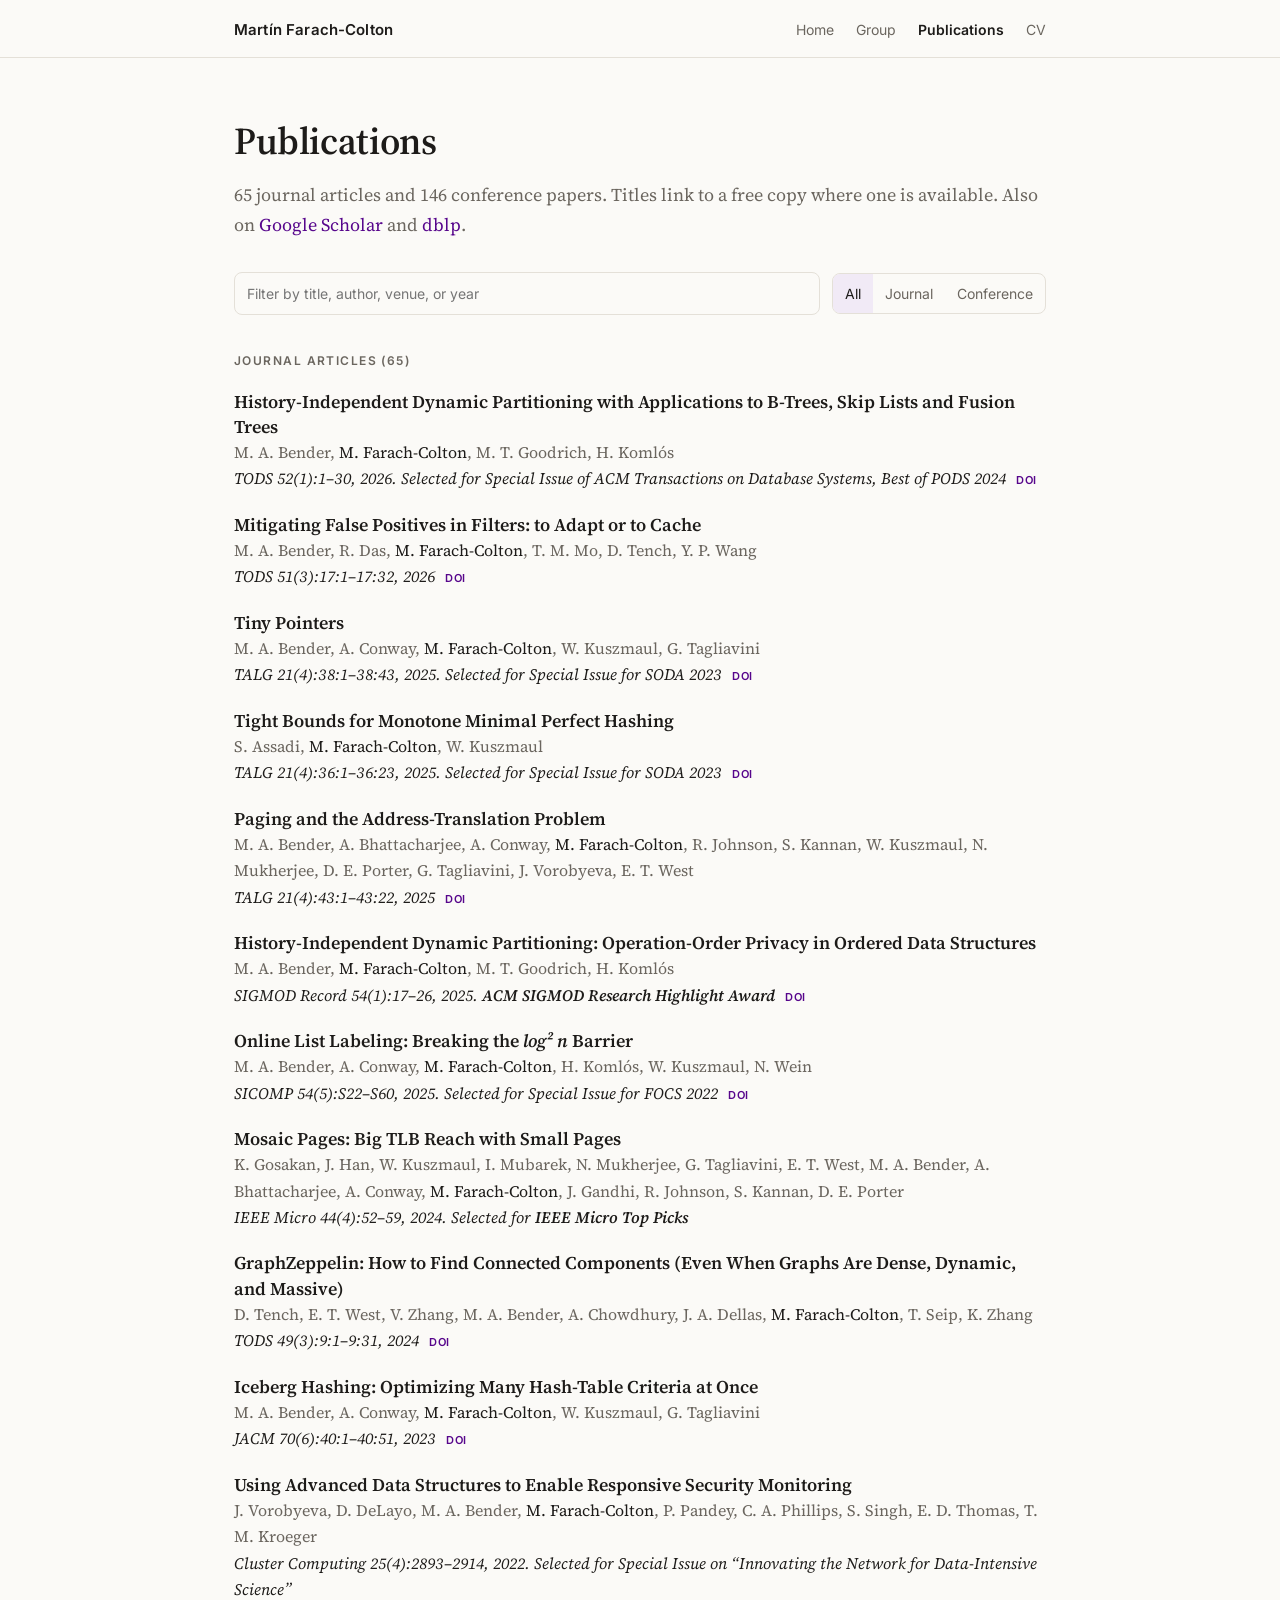
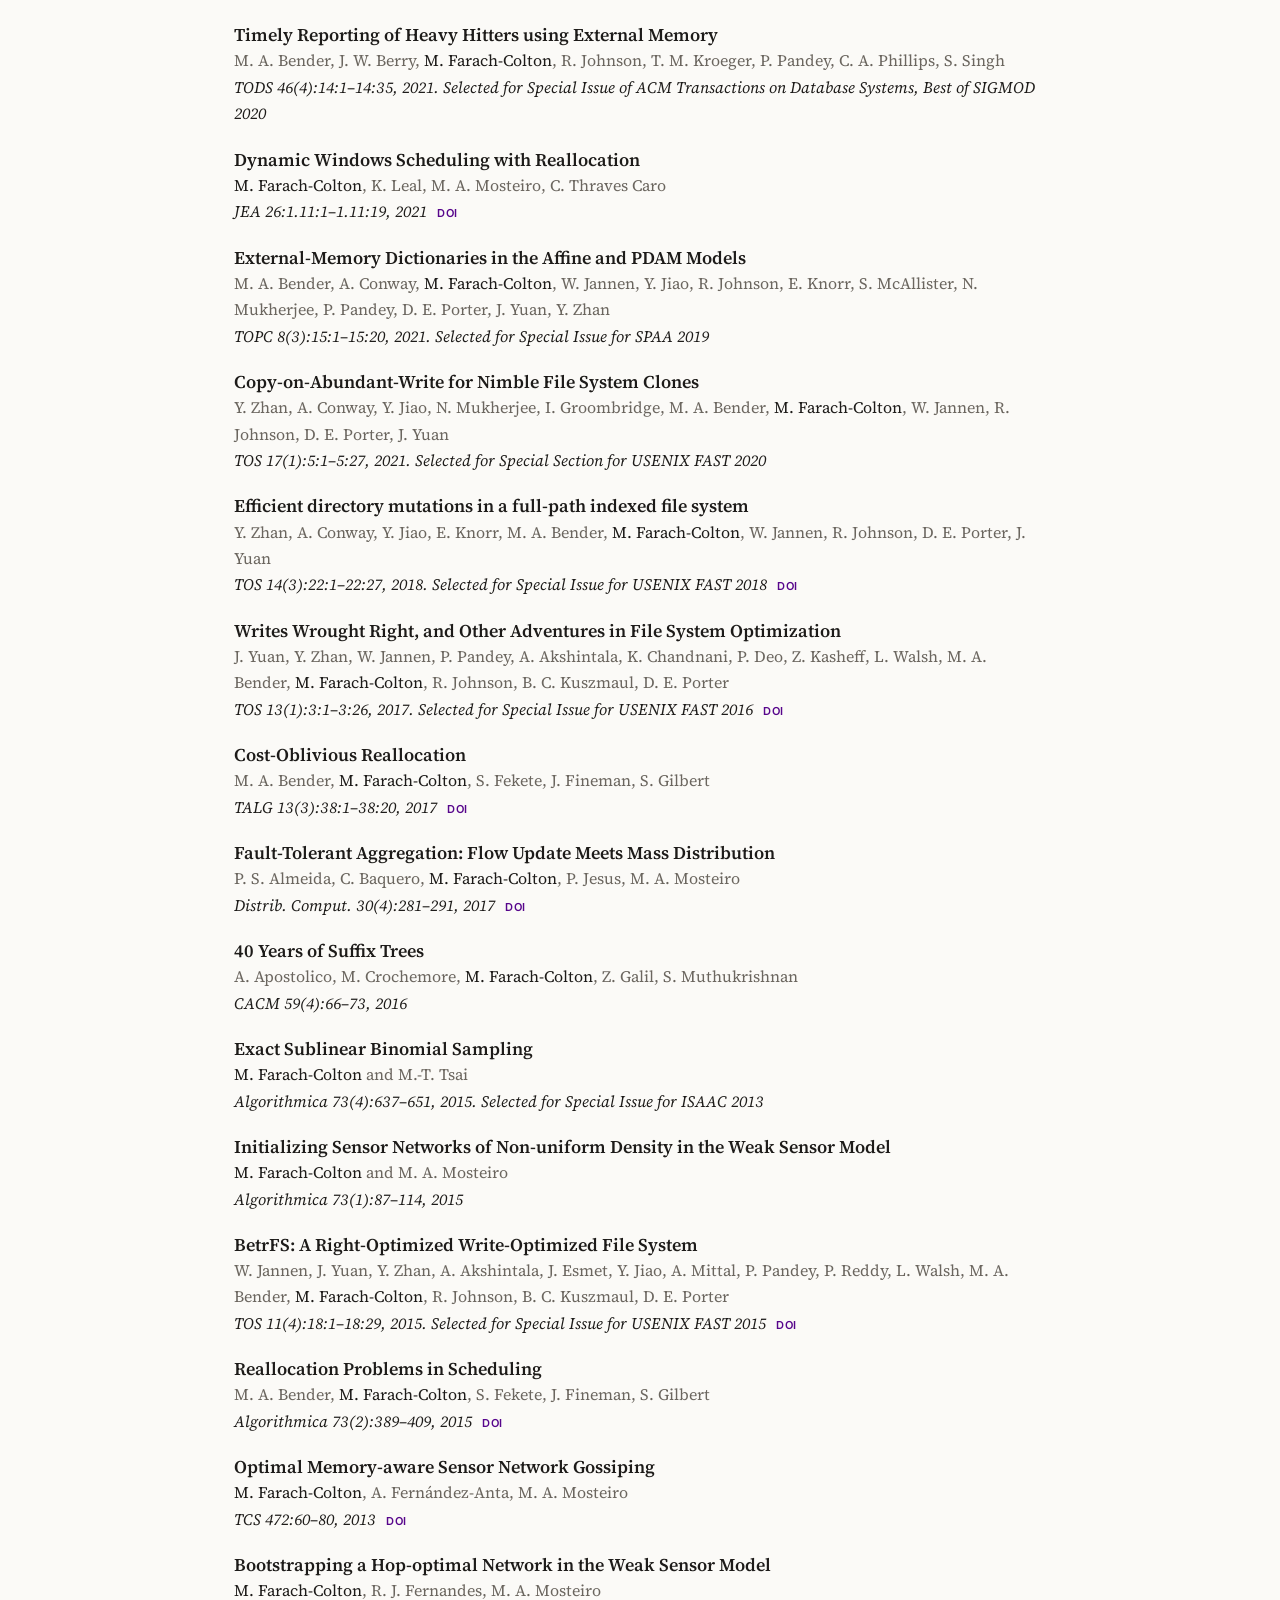
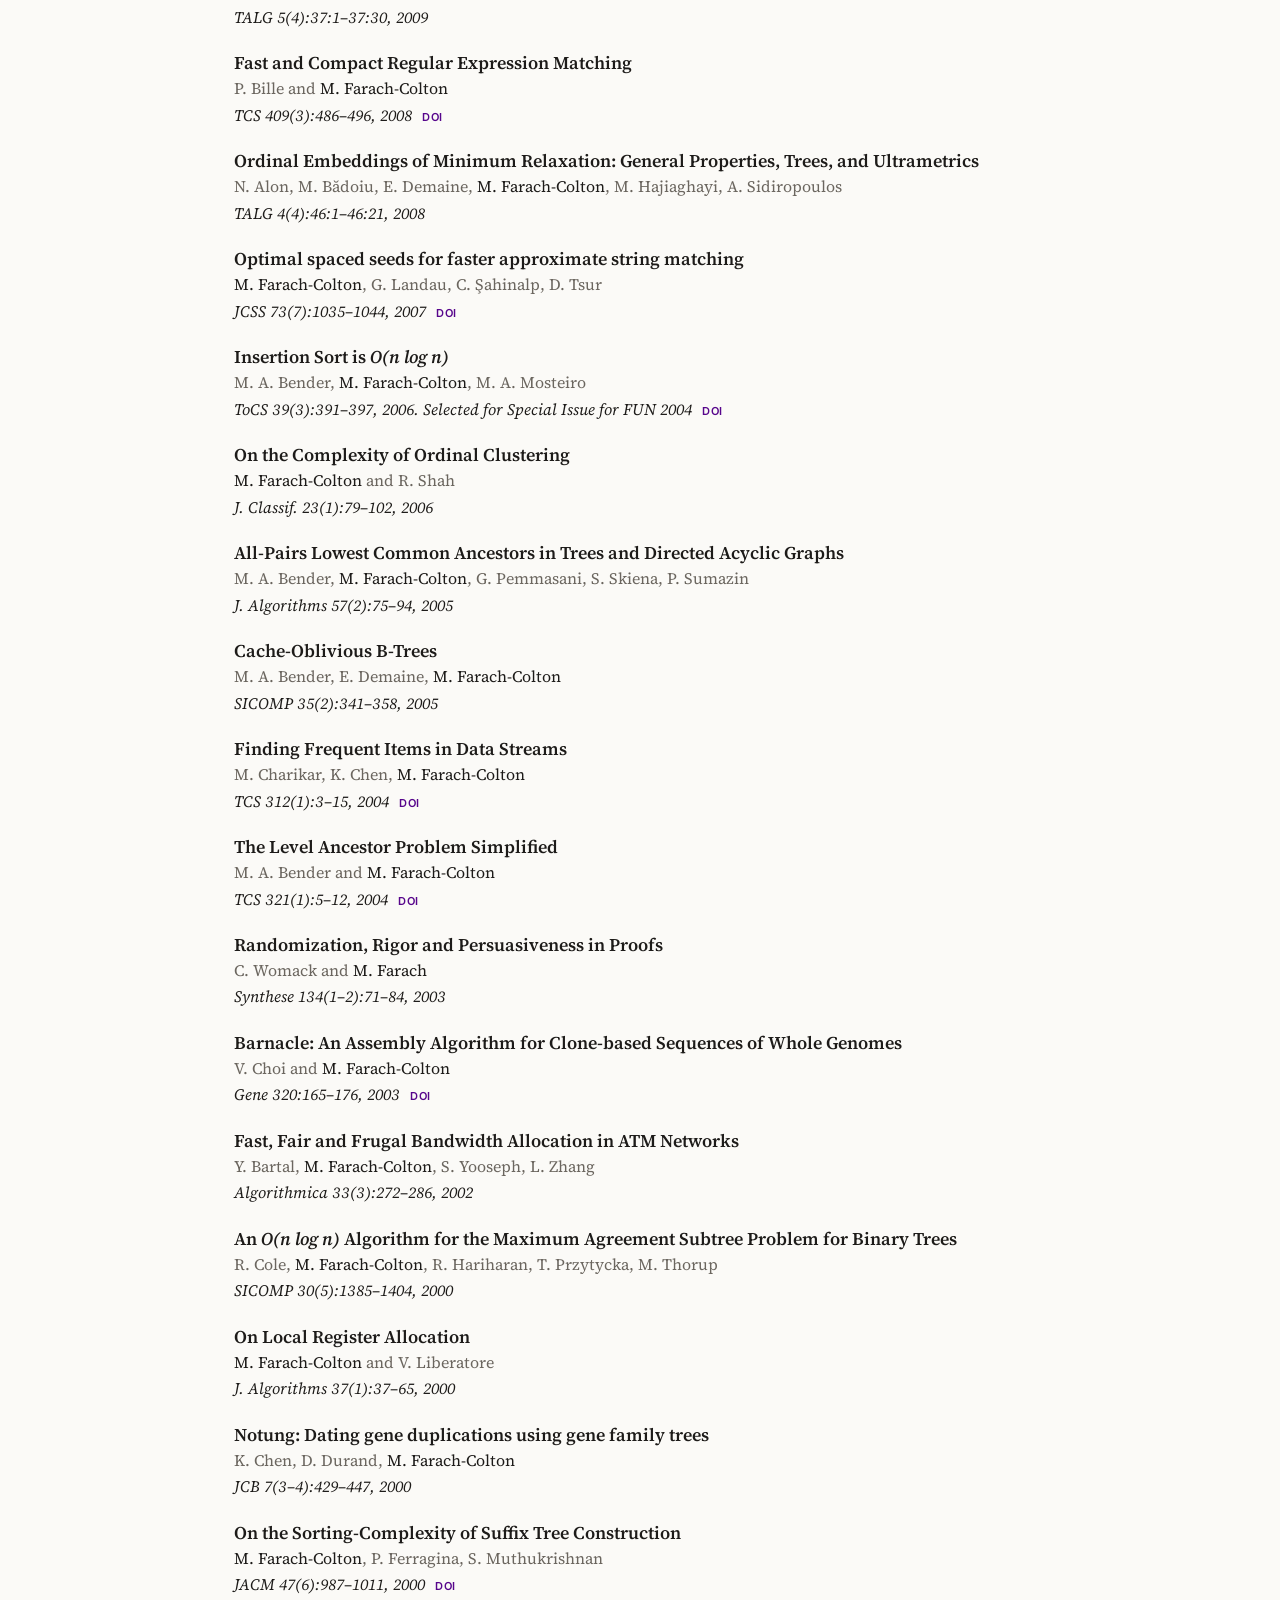
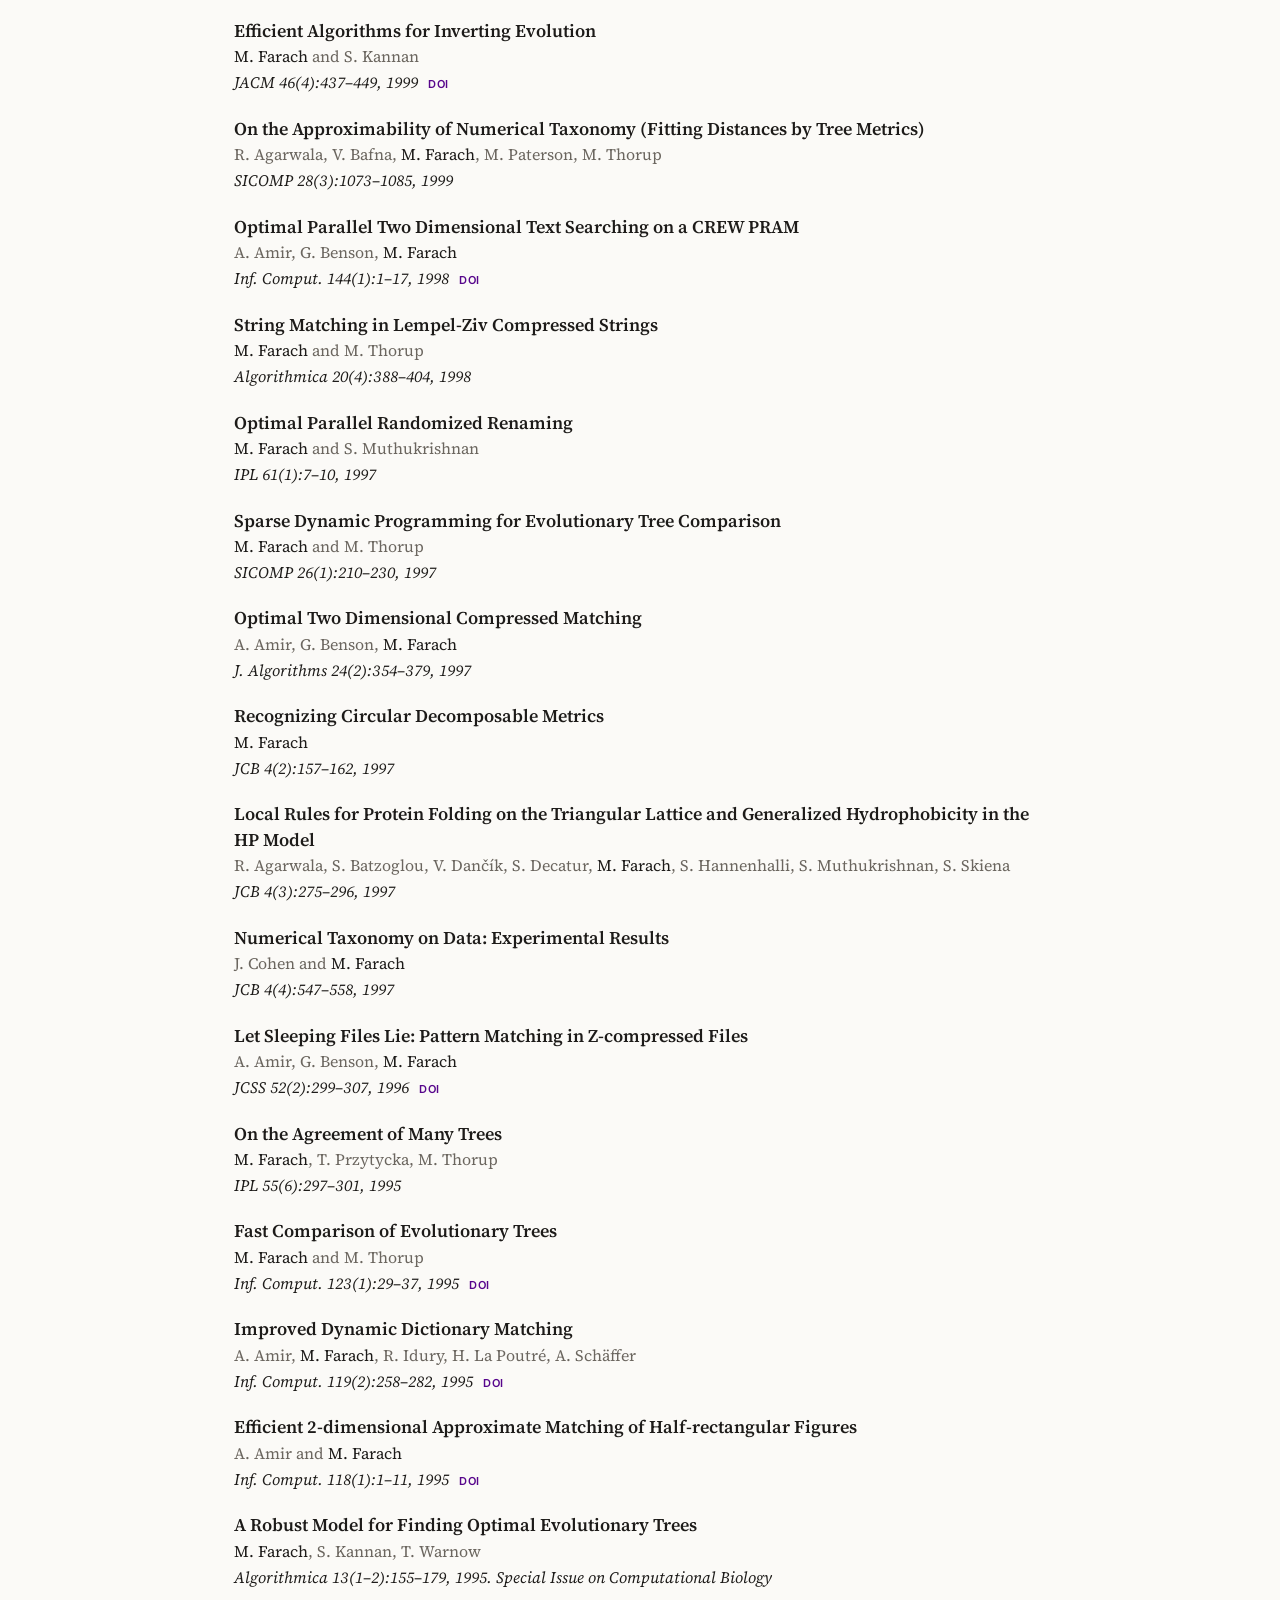
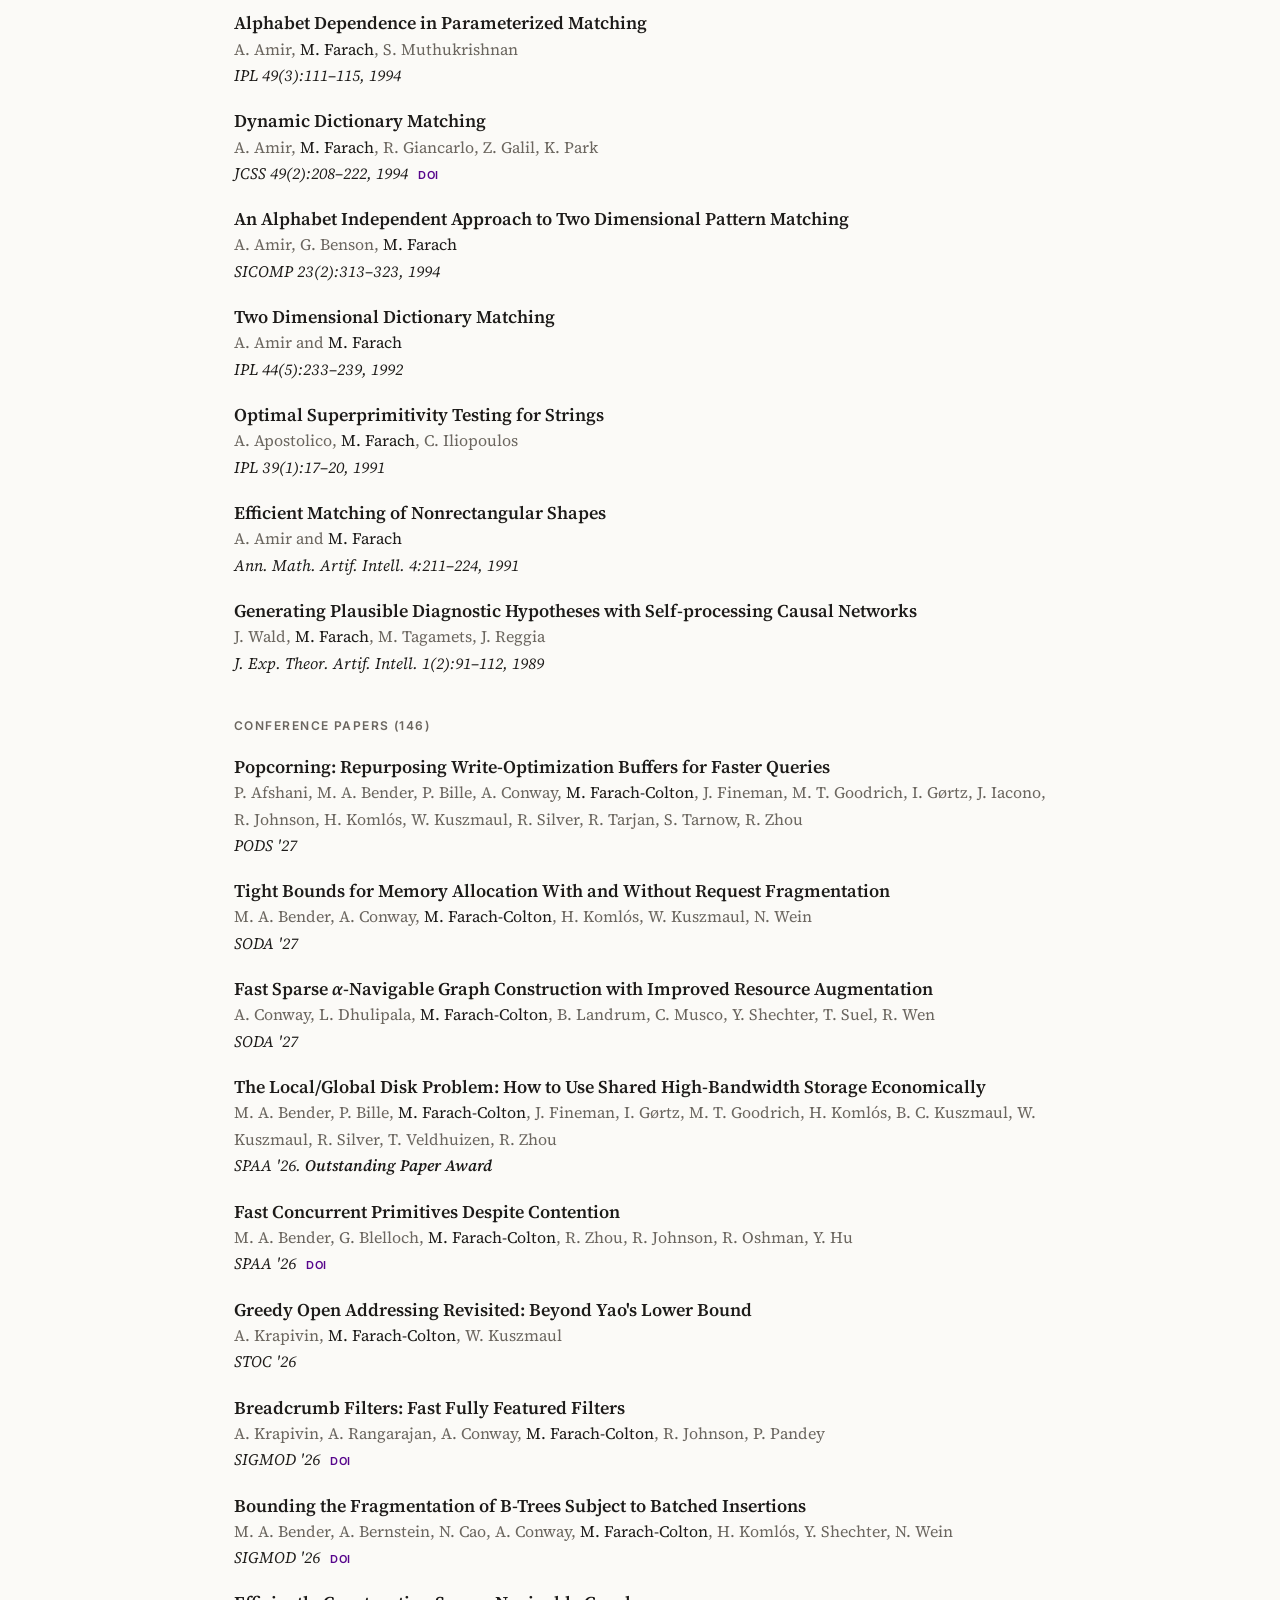
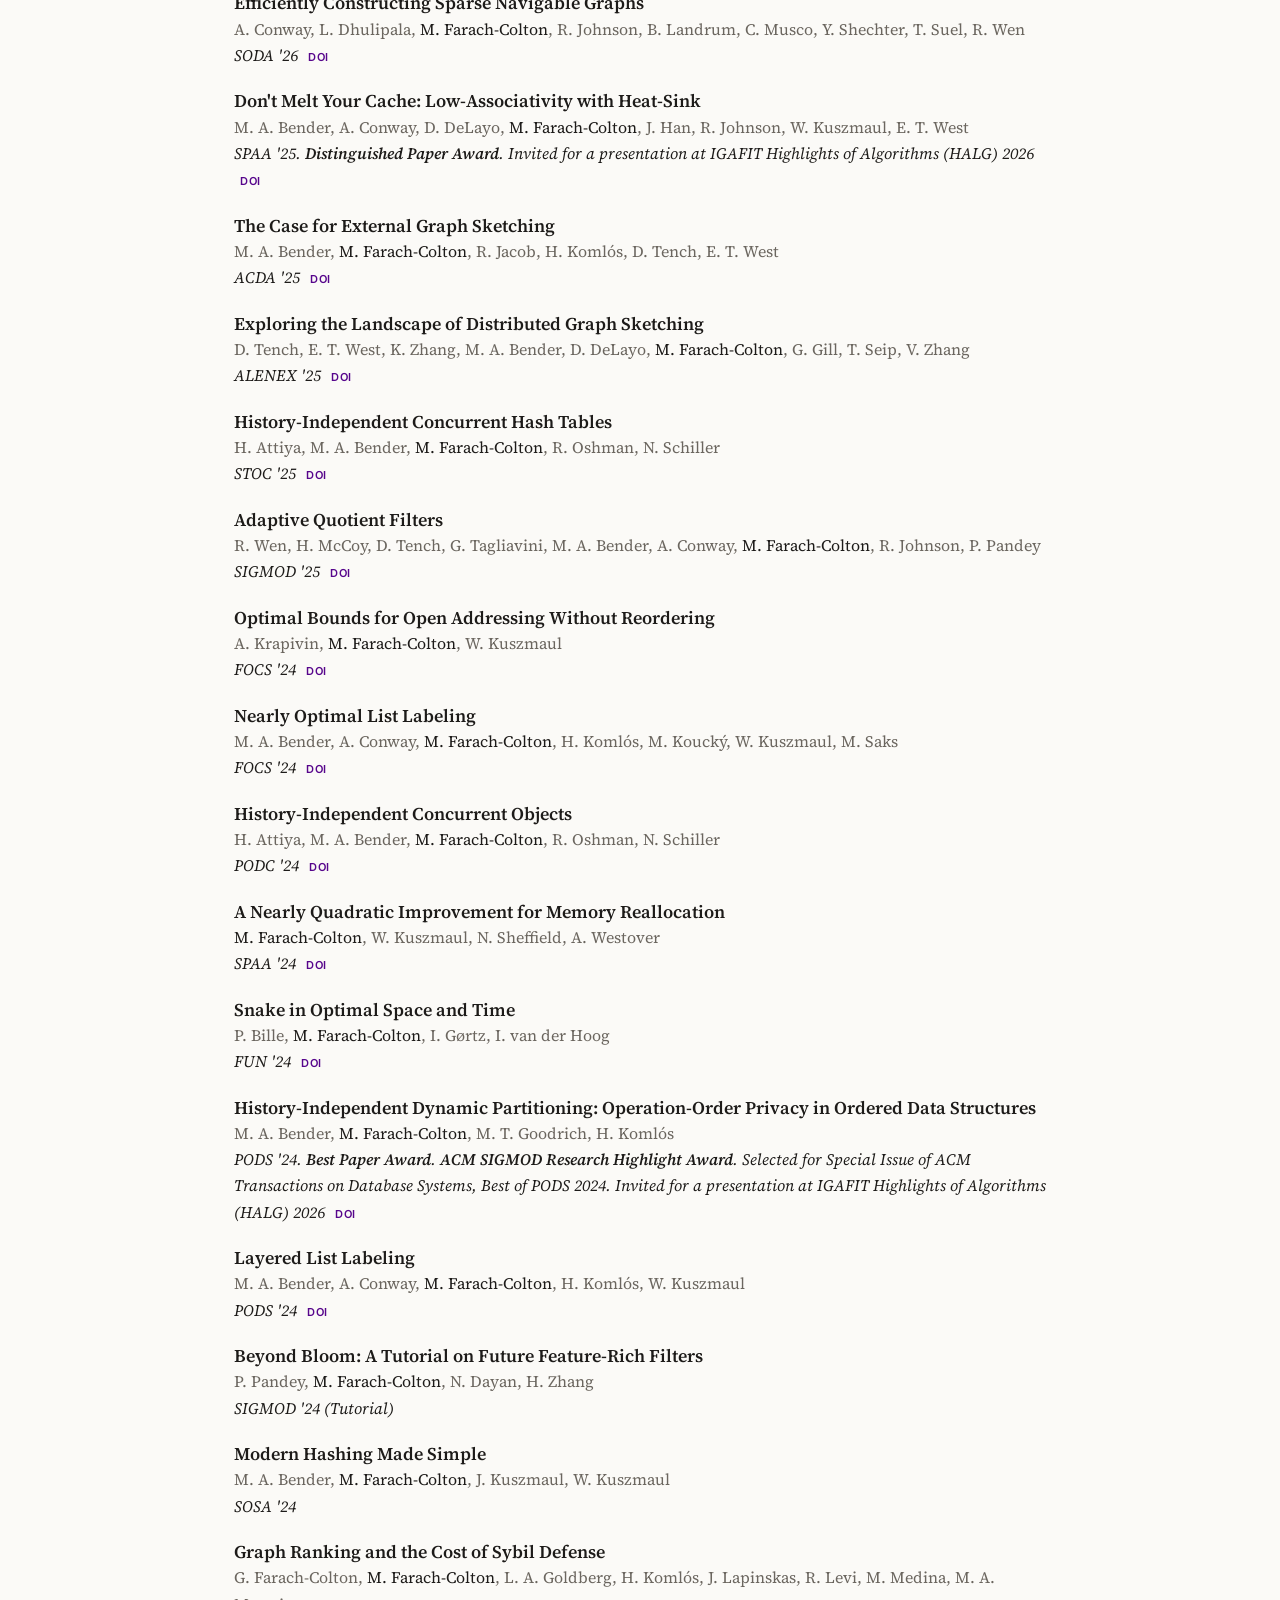
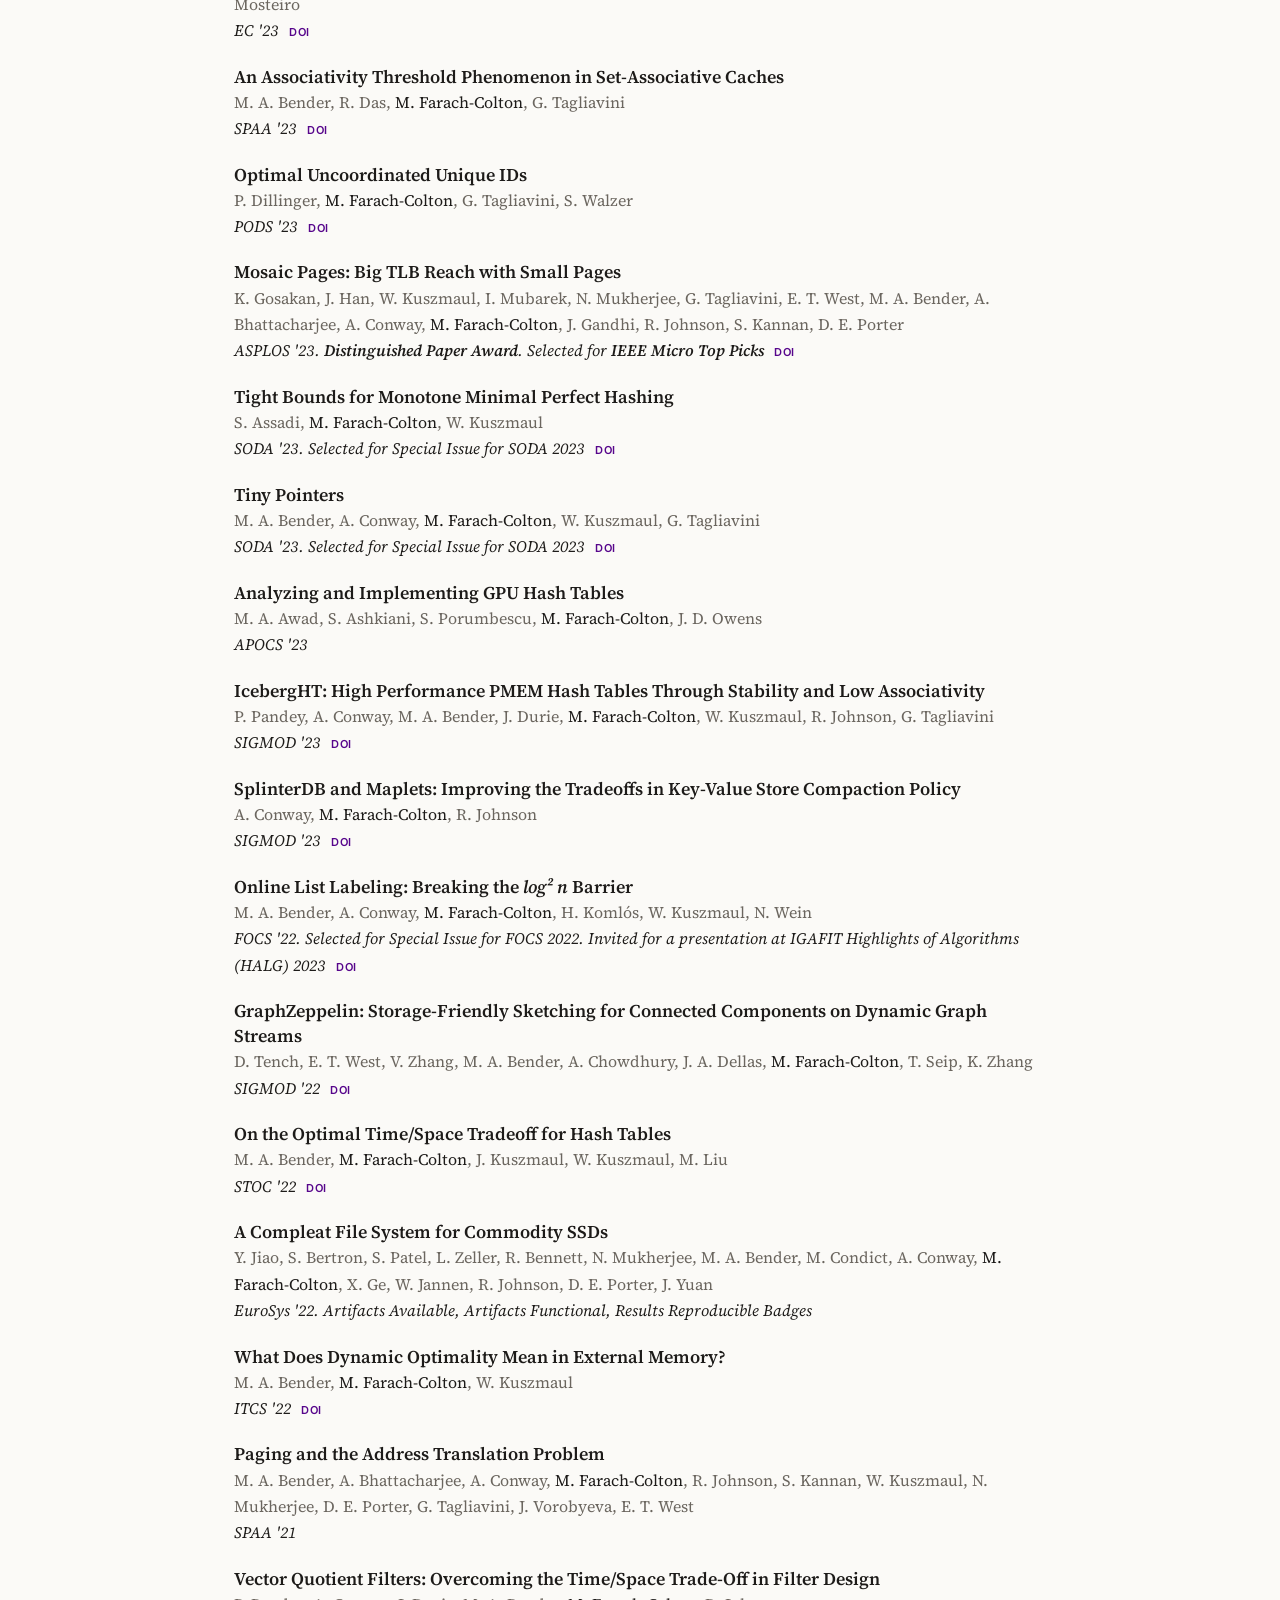
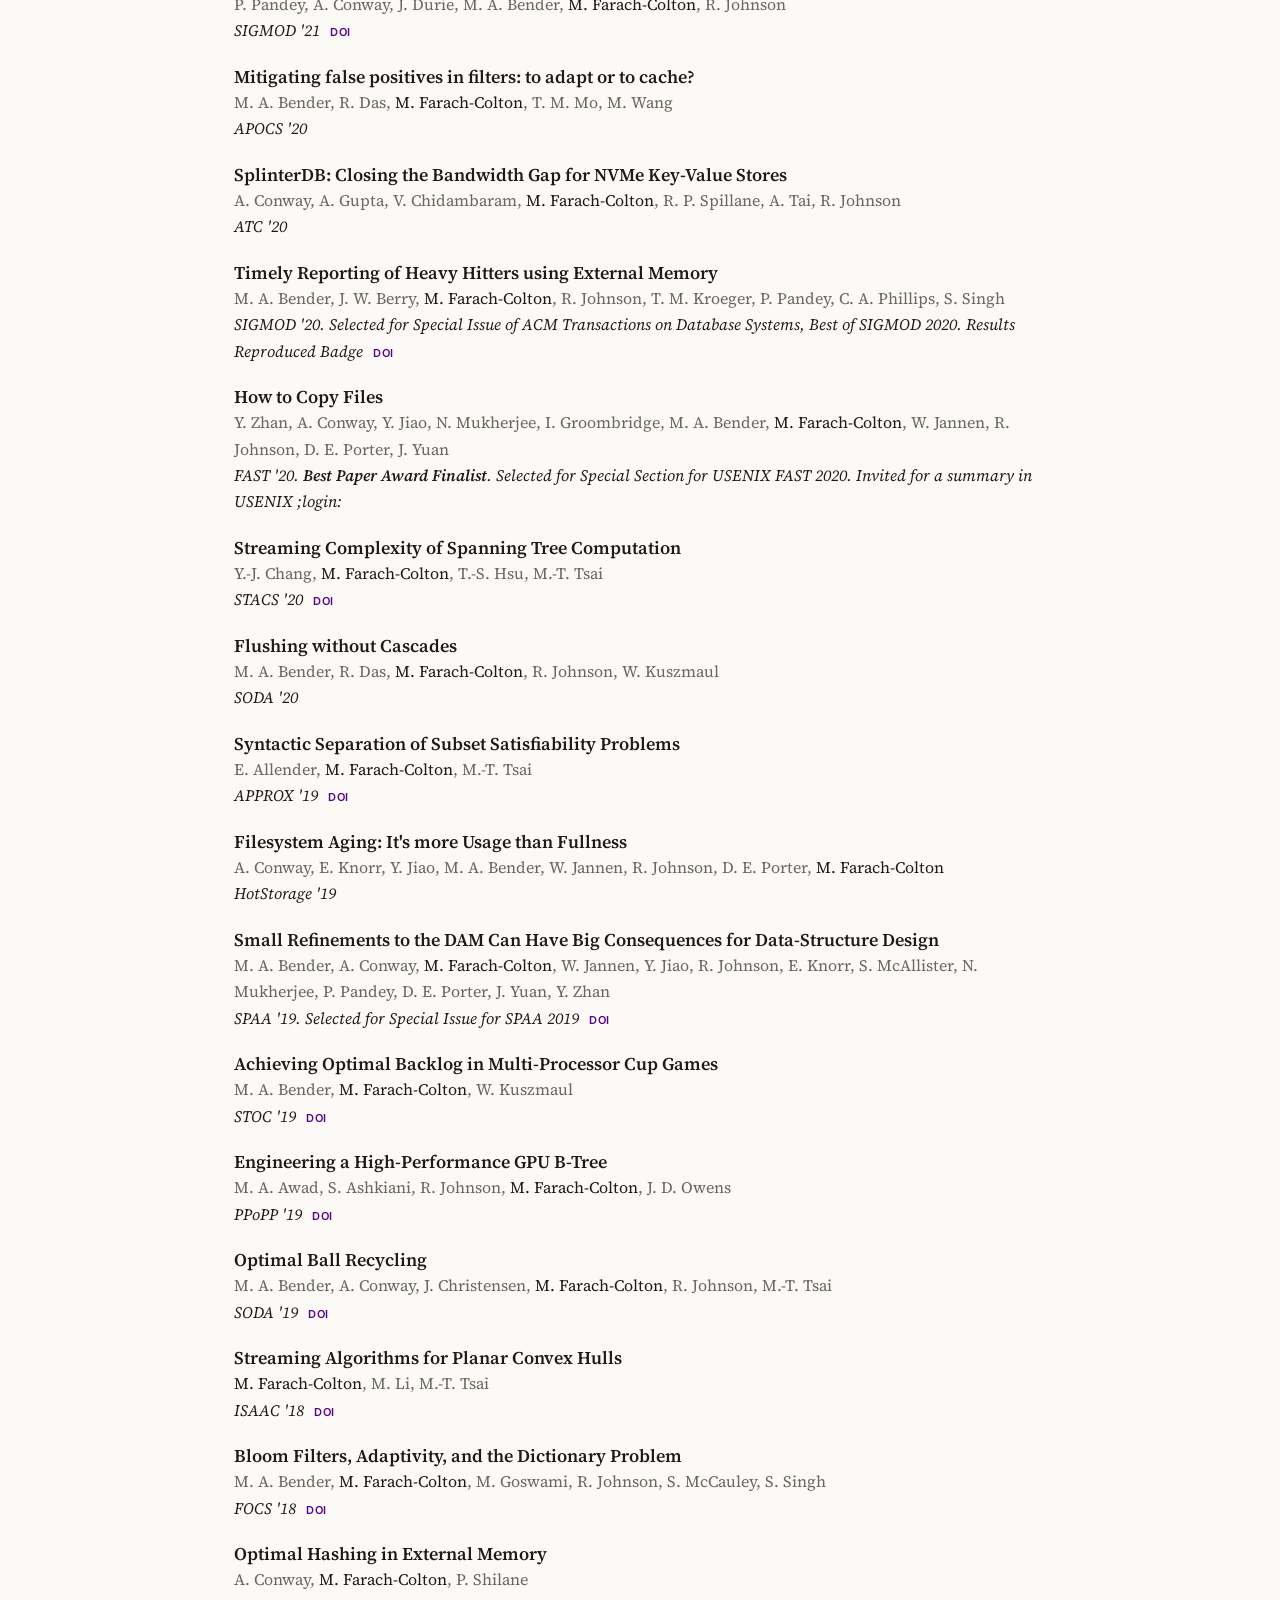
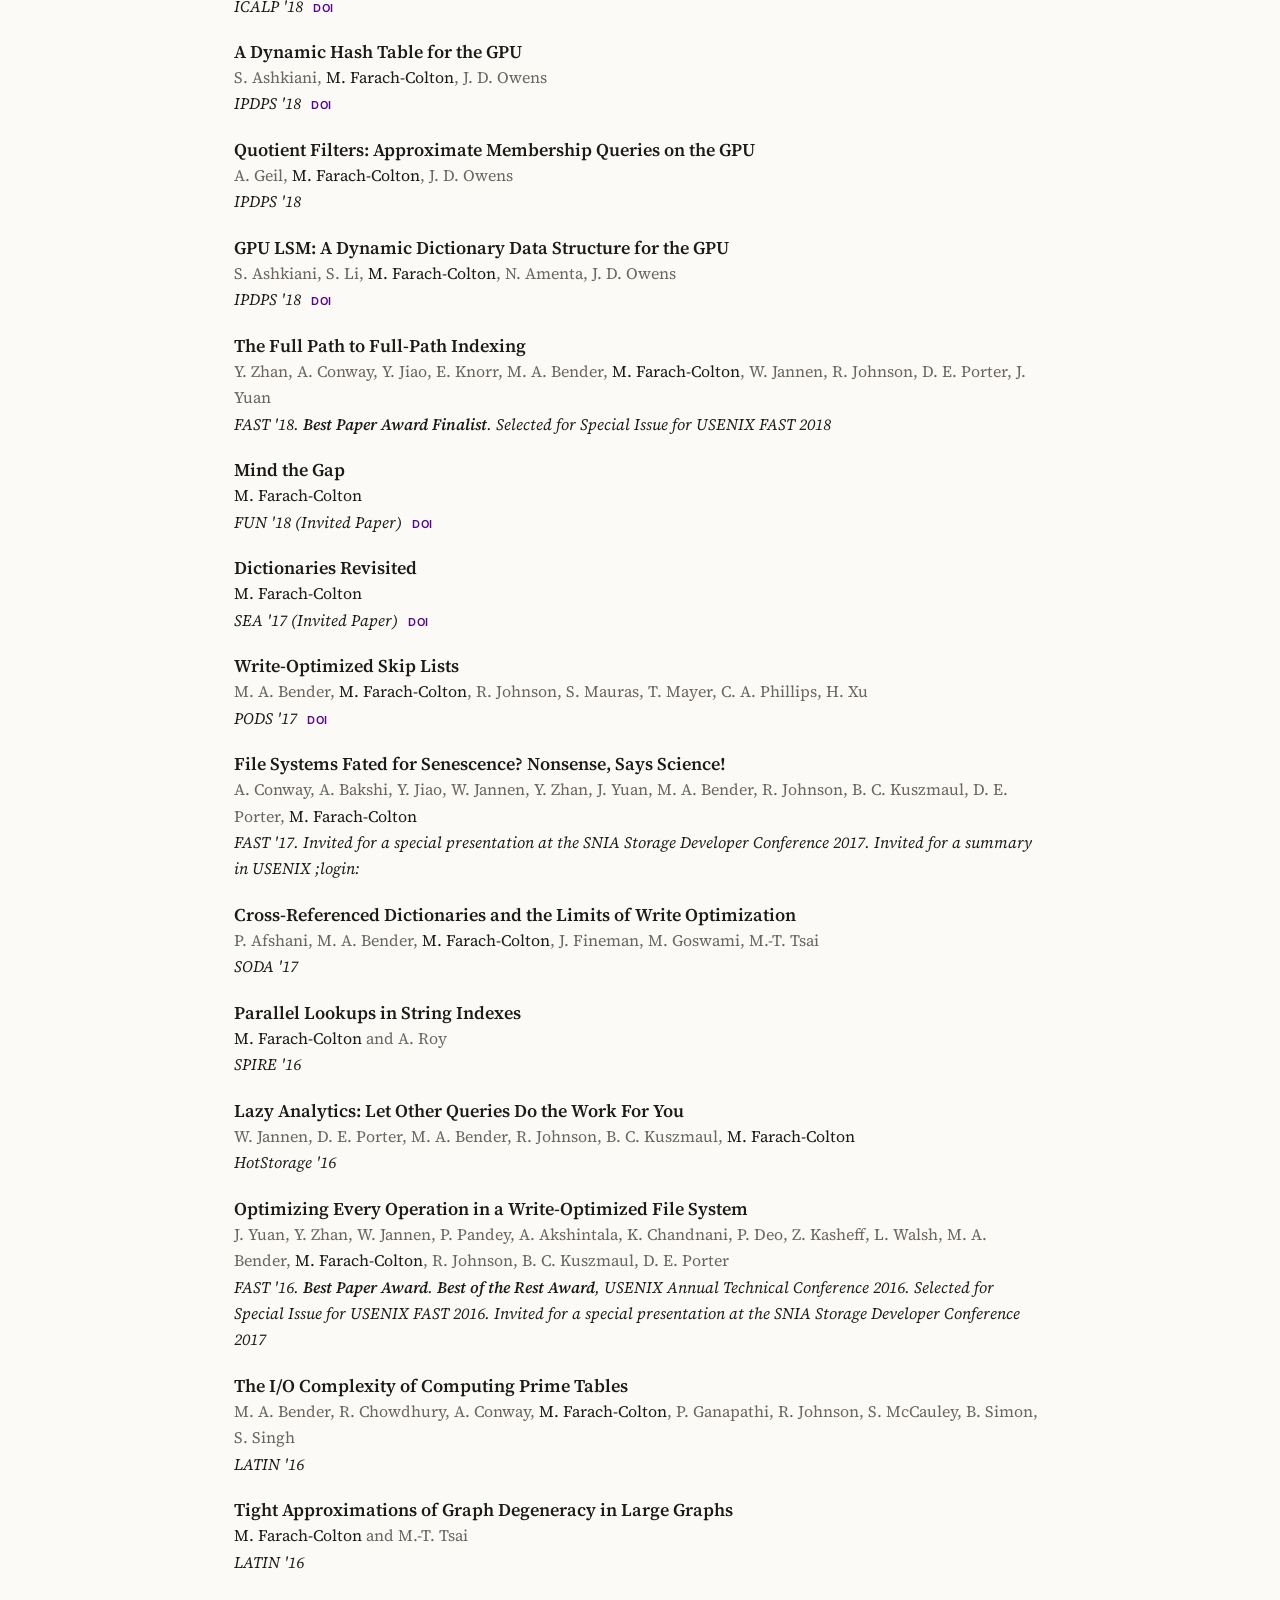
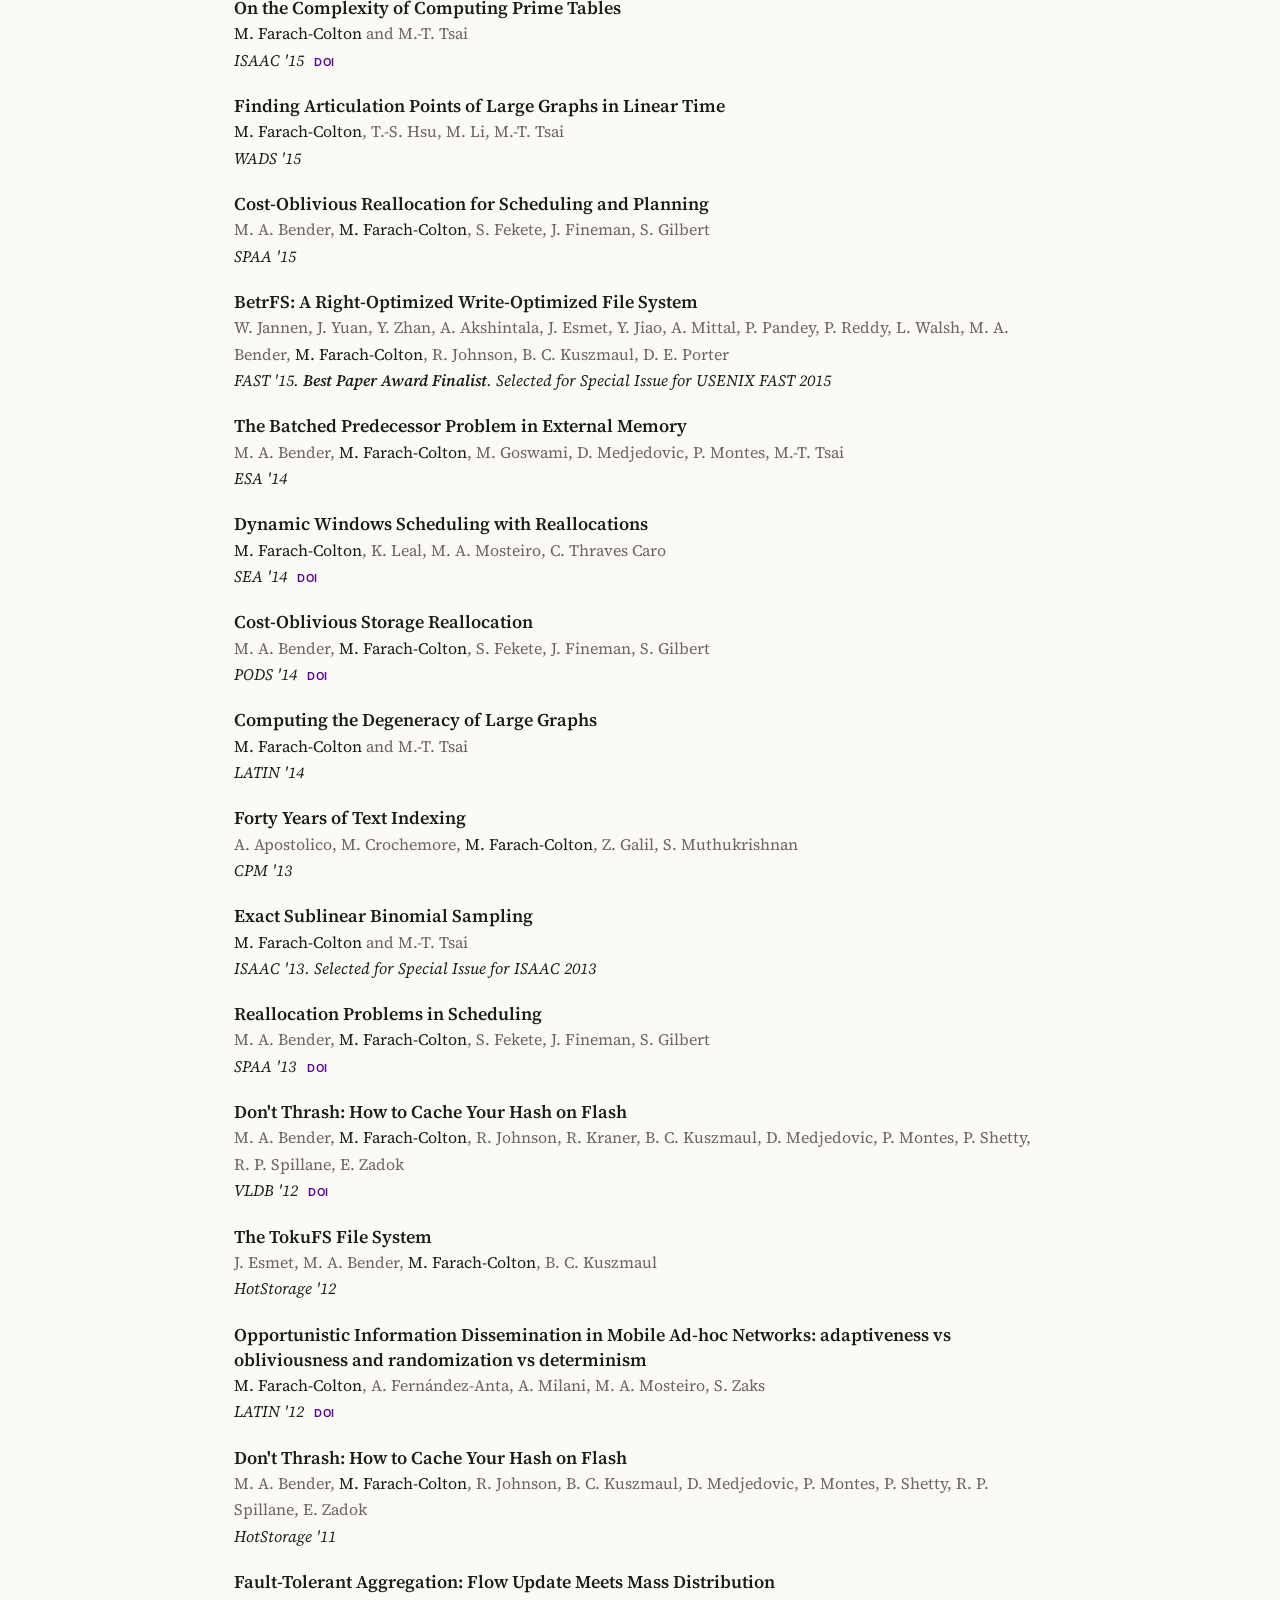
==== commit 8ee76021: "CV: TODS 52(1) details for history-independent partitioning; arXiv link for SODA '27 navigable-graph" ====
--- a/publications.html
+++ b/publications.html
@@ -40,7 +40,7 @@
 
 <section class="year" id="journal"><h2>Journal Articles <span class="count">(65)</span></h2>
 <ol class="pubs">
-<li><span class="ptitle"><a href="https://dl.acm.org/doi/pdf/10.1145/3810240">History-Independent Dynamic Partitioning with Applications to B-Trees, Skip Lists and Fusion Trees</a></span><span class="pauthors">M. A. Bender, <span class="me">M. Farach-Colton</span>, M. T. Goodrich, H. Komlós</span><span class="pvenue"><em>TODS</em>, 2026. Selected for Special Issue of ACM Transactions on Database Systems, Best of PODS 2024 <a class="plink" href="https://doi.org/10.1145/3810240">doi</a></span></li>
+<li><span class="ptitle"><a href="https://dl.acm.org/doi/pdf/10.1145/3810240">History-Independent Dynamic Partitioning with Applications to B-Trees, Skip Lists and Fusion Trees</a></span><span class="pauthors">M. A. Bender, <span class="me">M. Farach-Colton</span>, M. T. Goodrich, H. Komlós</span><span class="pvenue"><em>TODS</em> 52(1):1–30, 2026. Selected for Special Issue of ACM Transactions on Database Systems, Best of PODS 2024 <a class="plink" href="https://doi.org/10.1145/3810240">doi</a></span></li>
 <li><span class="ptitle"><a href="https://dl.acm.org/doi/pdf/10.1145/3786324">Mitigating False Positives in Filters: to Adapt or to Cache</a></span><span class="pauthors">M. A. Bender, R. Das, <span class="me">M. Farach-Colton</span>, T. M. Mo, D. Tench, Y. P. Wang</span><span class="pvenue"><em>TODS</em> 51(3):17:1–17:32, 2026 <a class="plink" href="https://doi.org/10.1145/3786324">doi</a></span></li>
 <li><span class="ptitle"><a href="https://arxiv.org/pdf/2111.12800">Tiny Pointers</a></span><span class="pauthors">M. A. Bender, A. Conway, <span class="me">M. Farach-Colton</span>, W. Kuszmaul, G. Tagliavini</span><span class="pvenue"><em>TALG</em> 21(4):38:1–38:43, 2025. Selected for Special Issue for SODA 2023 <a class="plink" href="https://doi.org/10.1145/3700594">doi</a></span></li>
 <li><span class="ptitle"><a href="https://arxiv.org/pdf/2207.10556">Tight Bounds for Monotone Minimal Perfect Hashing</a></span><span class="pauthors">S. Assadi, <span class="me">M. Farach-Colton</span>, W. Kuszmaul</span><span class="pvenue"><em>TALG</em> 21(4):36:1–36:23, 2025. Selected for Special Issue for SODA 2023 <a class="plink" href="https://doi.org/10.1145/3677608">doi</a></span></li>
@@ -110,7 +110,7 @@
 <ol class="pubs">
 <li><span class="ptitle">Popcorning: Repurposing Write-Optimization Buffers for Faster Queries</span><span class="pauthors">P. Afshani, M. A. Bender, P. Bille, A. Conway, <span class="me">M. Farach-Colton</span>, J. Fineman, M. T. Goodrich, I. Gørtz, J. Iacono, R. Johnson, H. Komlós, W. Kuszmaul, R. Silver, R. Tarjan, S. Tarnow, R. Zhou</span><span class="pvenue"><em>PODS '27</em></span></li>
 <li><span class="ptitle"><a href="https://arxiv.org/pdf/2608.28462">Tight Bounds for Memory Allocation With and Without Request Fragmentation</a></span><span class="pauthors">M. A. Bender, A. Conway, <span class="me">M. Farach-Colton</span>, H. Komlós, W. Kuszmaul, N. Wein</span><span class="pvenue"><em>SODA '27</em></span></li>
-<li><span class="ptitle">Fast Sparse <i>α</i>-Navigable Graph Construction with Improved Resource Augmentation</span><span class="pauthors">A. Conway, L. Dhulipala, <span class="me">M. Farach-Colton</span>, B. Landrum, C. Musco, Y. Shechter, T. Suel, R. Wen</span><span class="pvenue"><em>SODA '27</em></span></li>
+<li><span class="ptitle"><a href="https://arxiv.org/pdf/2610.38205">Fast Sparse <i>α</i>-Navigable Graph Construction with Improved Resource Augmentation</a></span><span class="pauthors">A. Conway, L. Dhulipala, <span class="me">M. Farach-Colton</span>, B. Landrum, C. Musco, Y. Shechter, T. Suel, R. Wen</span><span class="pvenue"><em>SODA '27</em></span></li>
 <li><span class="ptitle"><a href="https://doi.org/10.1145/3816782.3819205">The Local/Global Disk Problem: How to Use Shared High-Bandwidth Storage Economically</a></span><span class="pauthors">M. A. Bender, P. Bille, <span class="me">M. Farach-Colton</span>, J. Fineman, I. Gørtz, M. T. Goodrich, H. Komlós, B. C. Kuszmaul, W. Kuszmaul, R. Silver, T. Veldhuizen, R. Zhou</span><span class="pvenue"><em>SPAA '26</em>. <strong>Outstanding Paper Award</strong></span></li>
 <li><span class="ptitle"><a href="https://arxiv.org/pdf/2604.14530">Fast Concurrent Primitives Despite Contention</a></span><span class="pauthors">M. A. Bender, G. Blelloch, <span class="me">M. Farach-Colton</span>, R. Zhou, R. Johnson, R. Oshman, Y. Hu</span><span class="pvenue"><em>SPAA '26</em> <a class="plink" href="https://doi.org/10.1145/3816782.3819207">doi</a></span></li>
 <li><span class="ptitle"><a href="https://doi.org/10.1145/3798129.3800823">Greedy Open Addressing Revisited: Beyond Yao's Lower Bound</a></span><span class="pauthors">A. Krapivin, <span class="me">M. Farach-Colton</span>, W. Kuszmaul</span><span class="pvenue"><em>STOC '26</em></span></li>
--- a/style.css
+++ b/style.css
@@ -161,3 +161,4 @@
 .pvenue strong { font-weight: 600; }
 dl.honors dt { white-space: nowrap; }
 dl.honors { grid-template-columns: 72px 1fr; }
+ul.people li a { color: var(--accent); }
